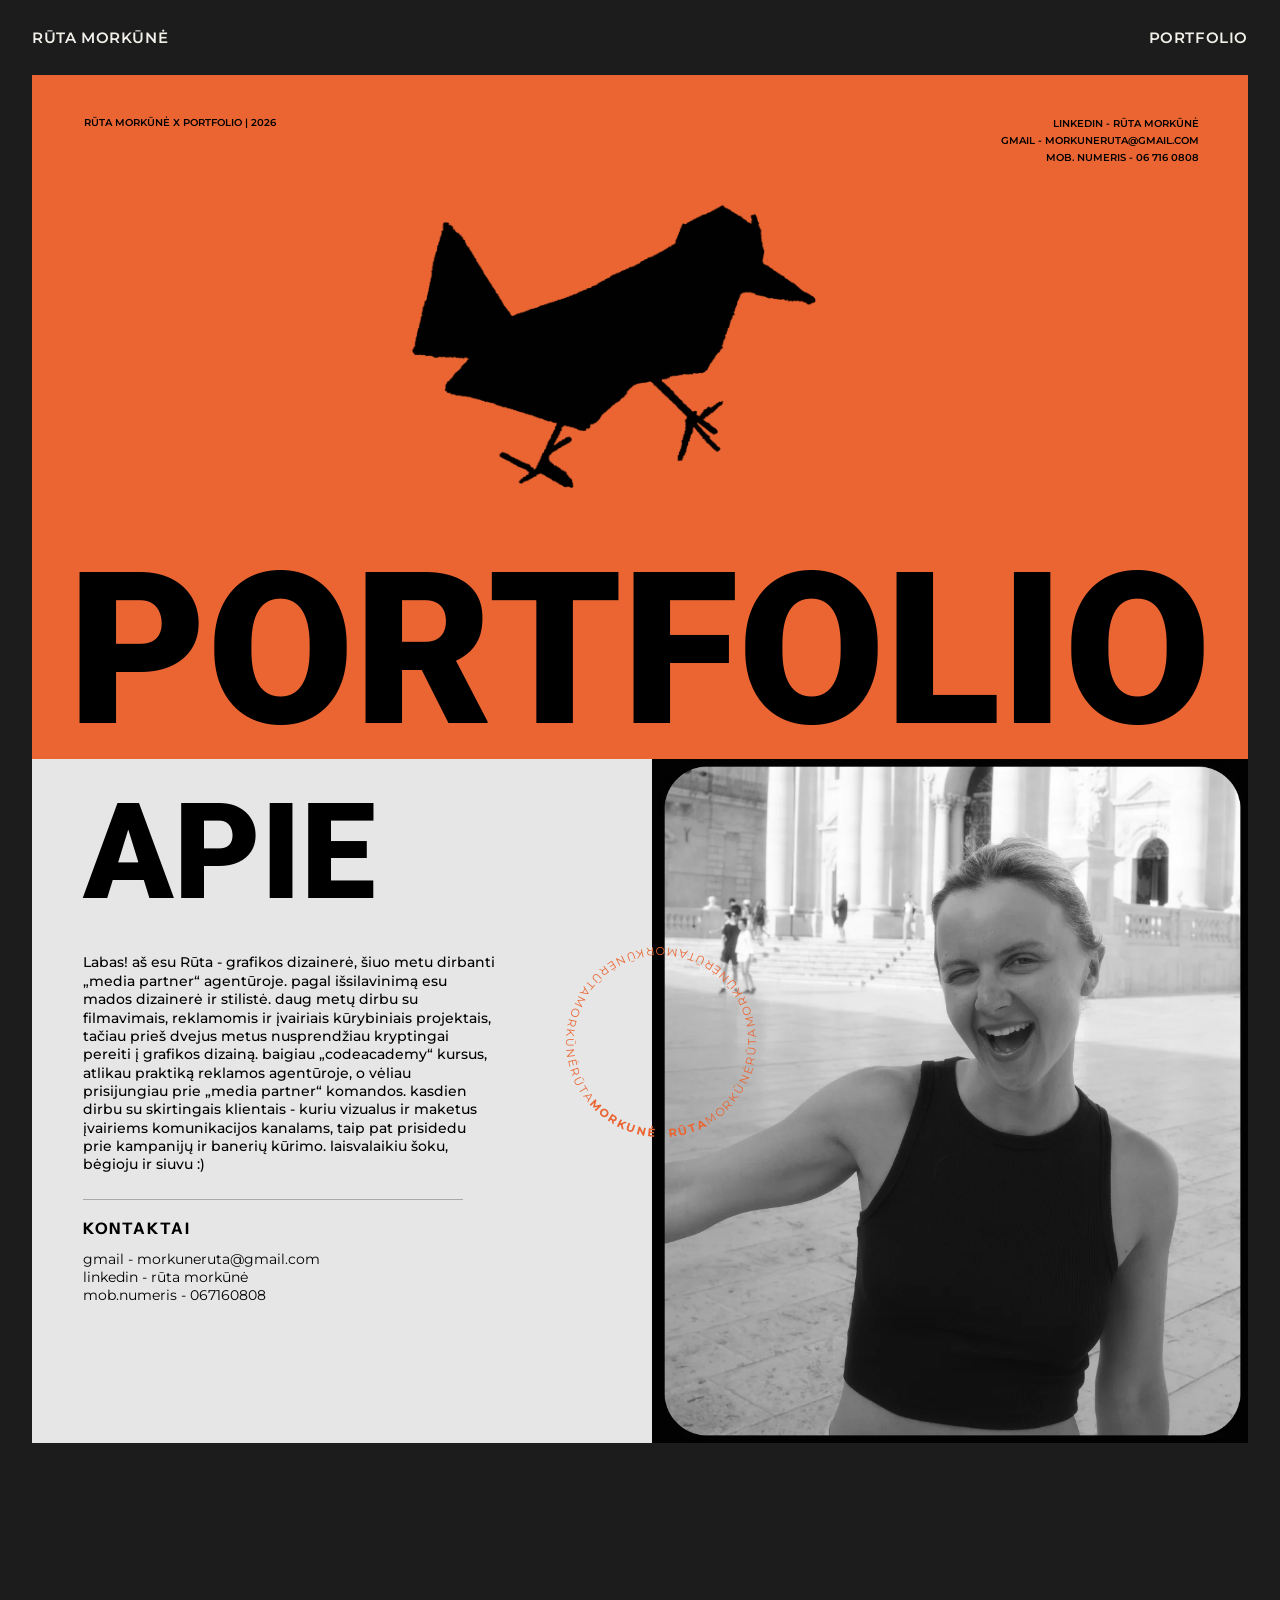
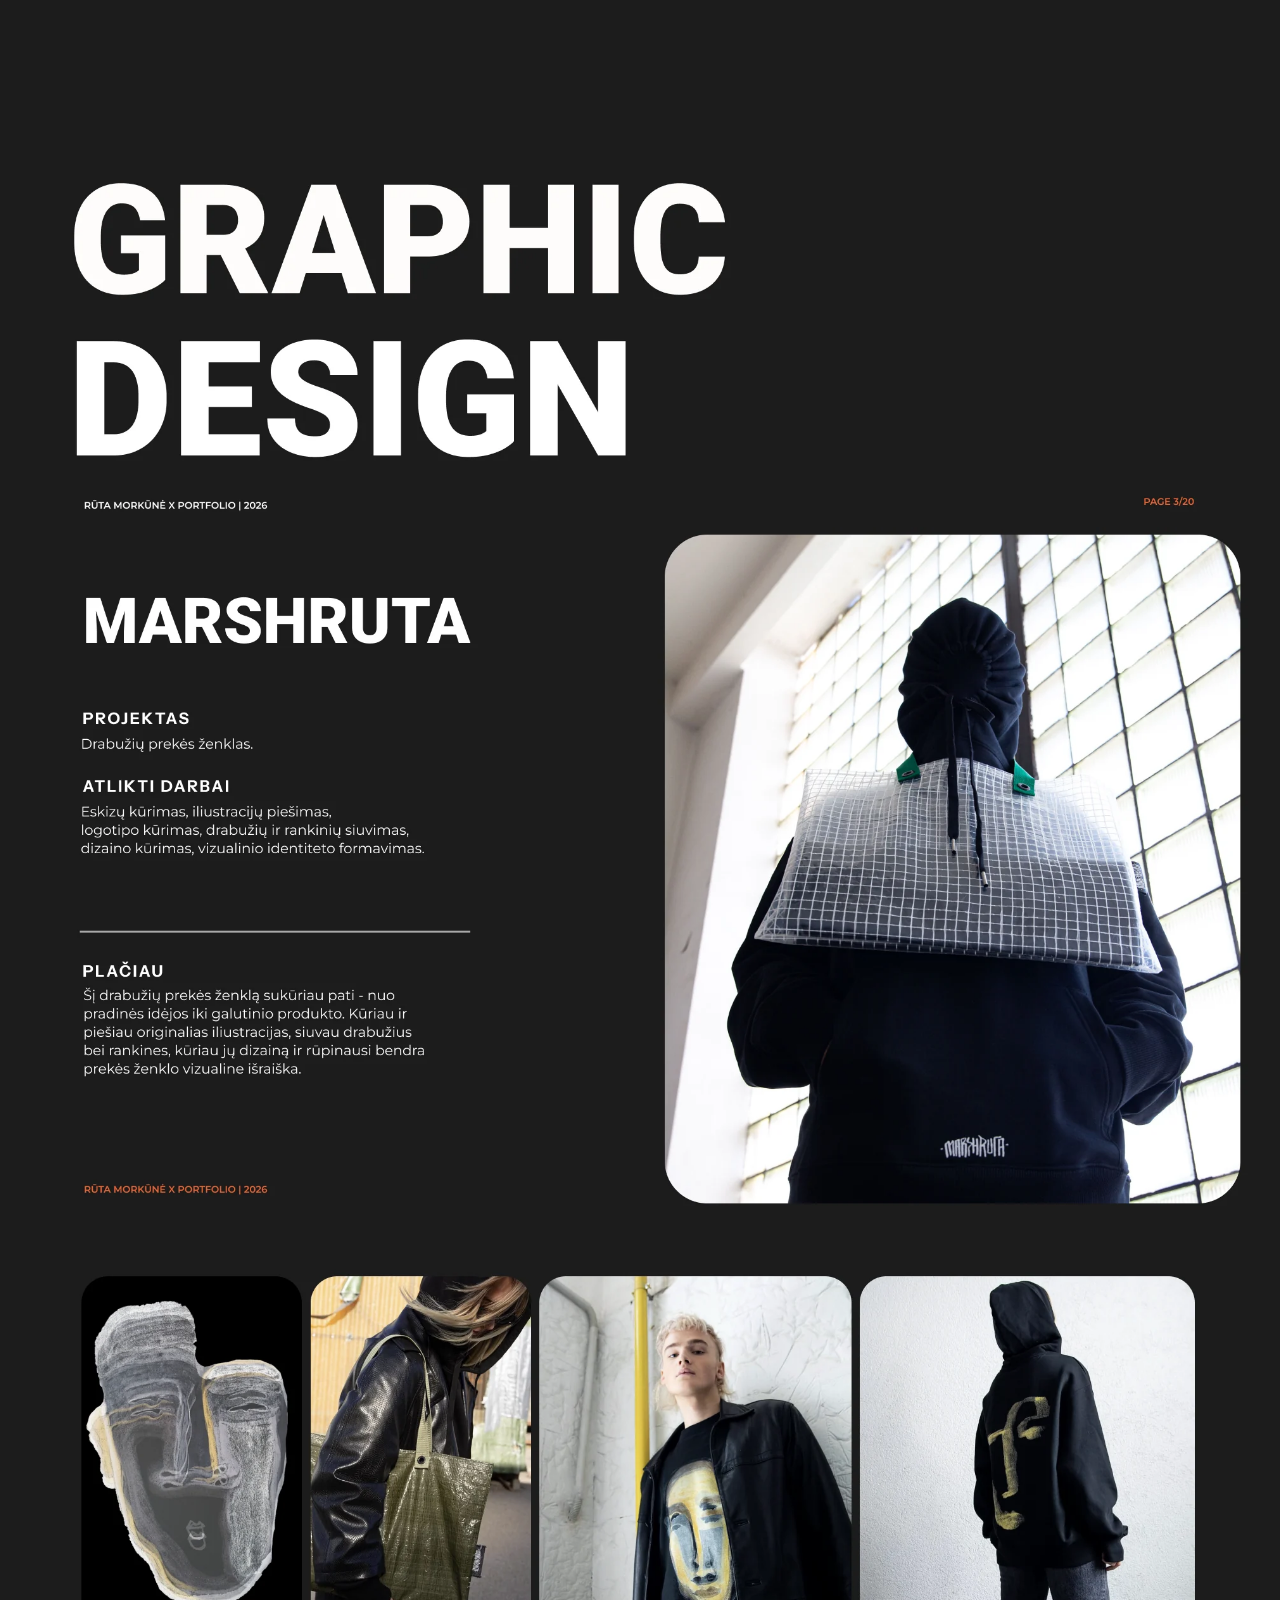
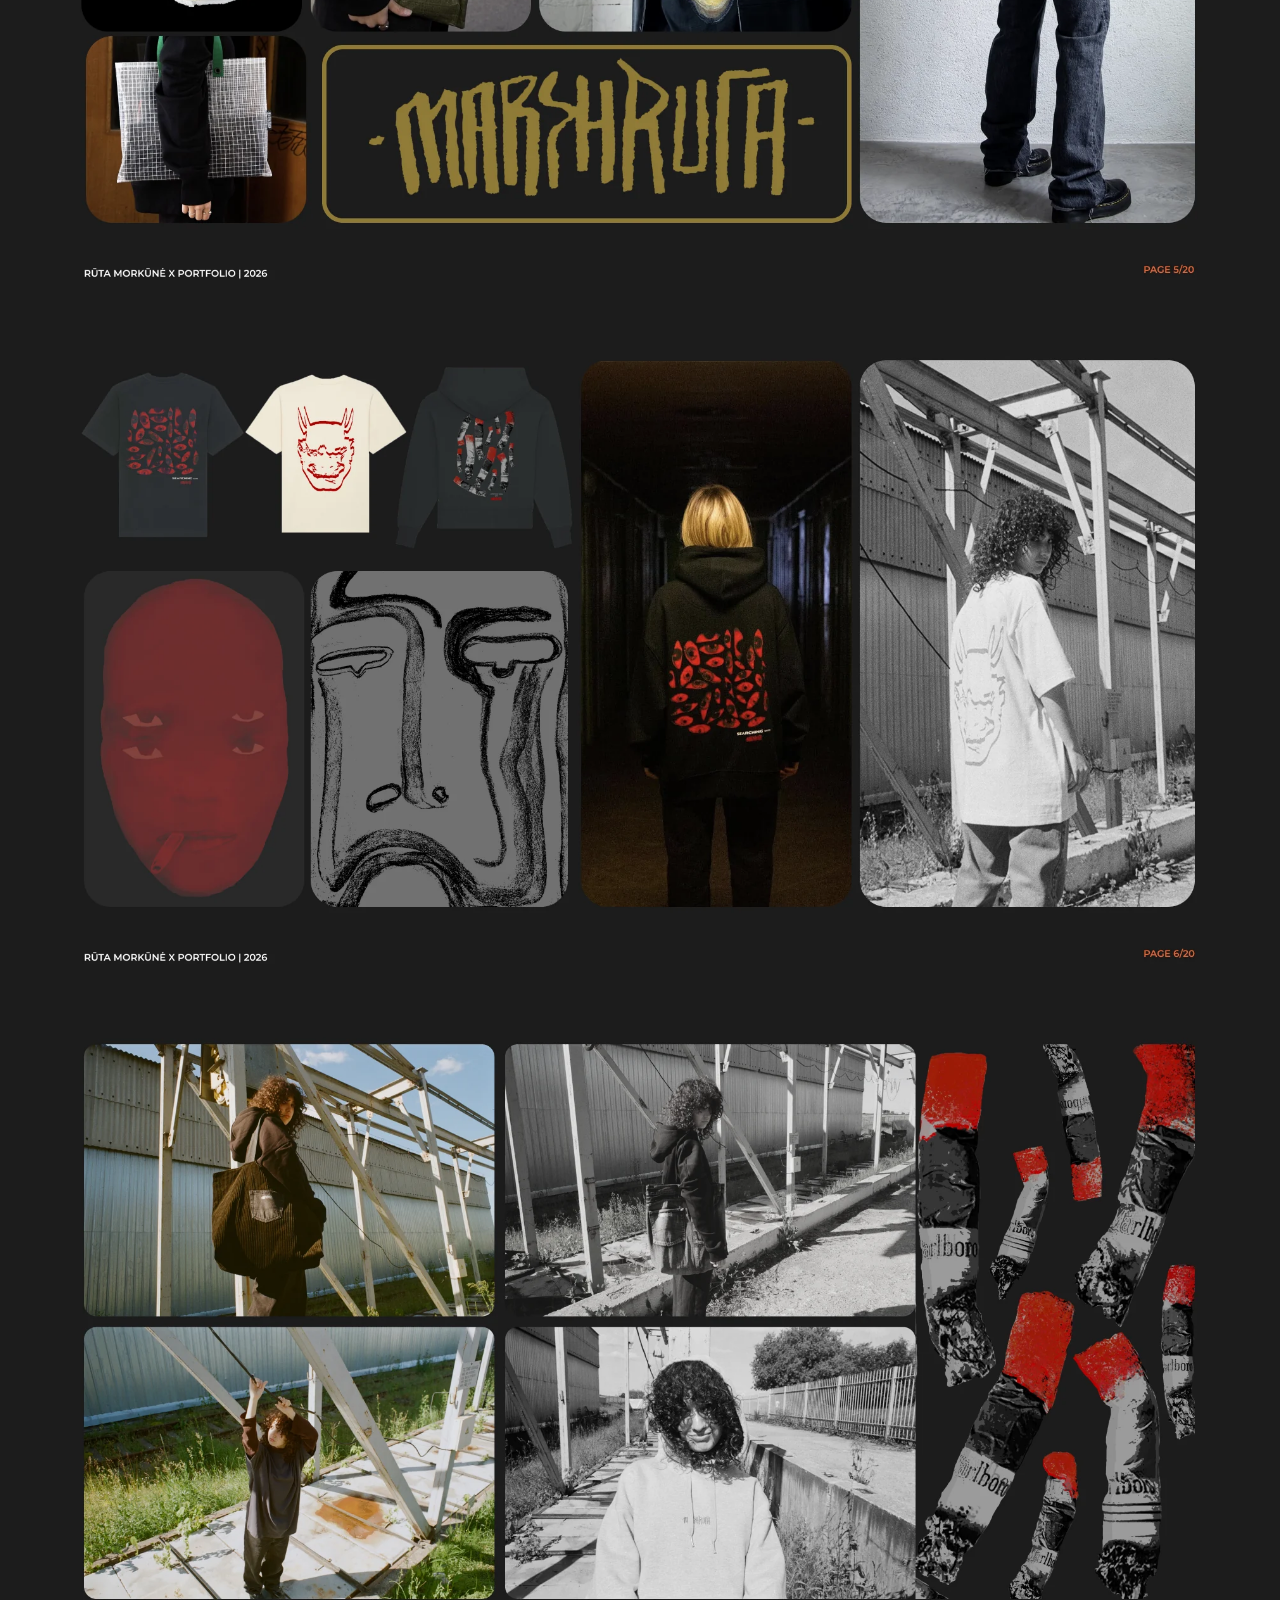
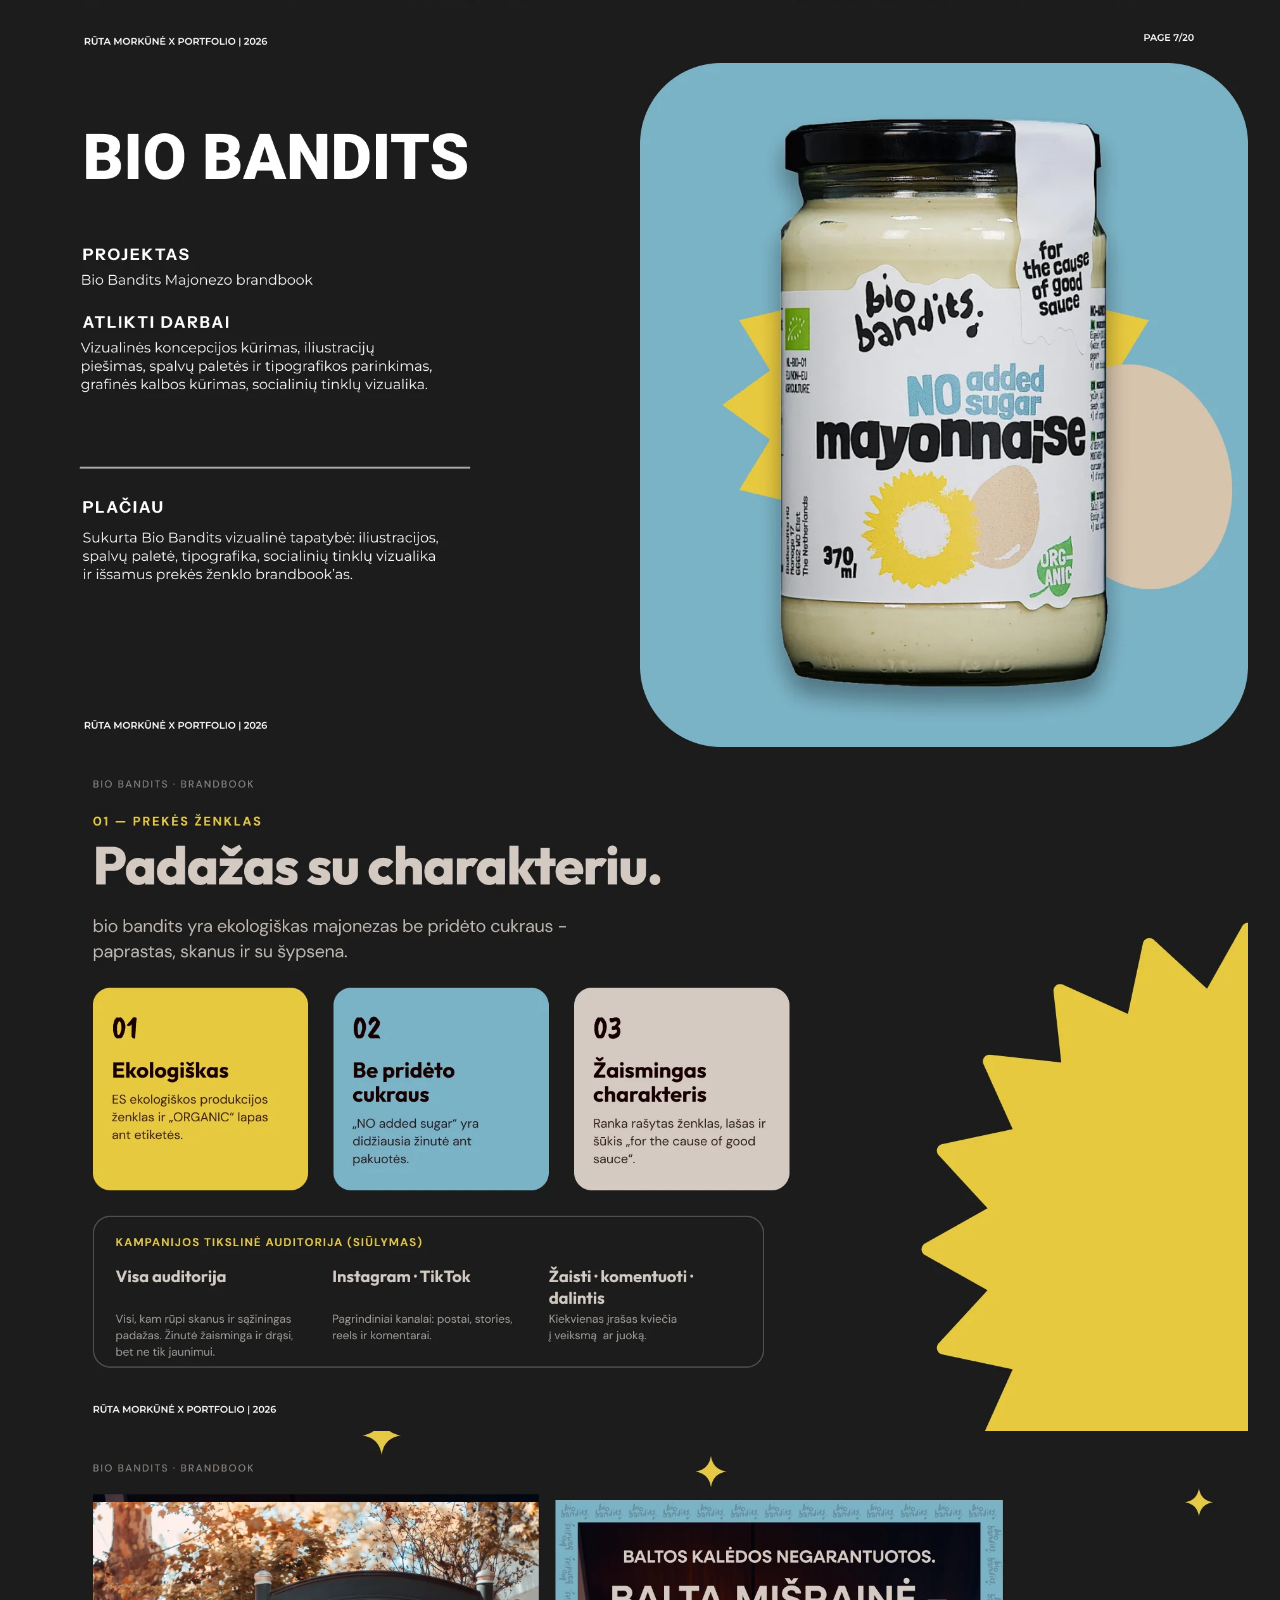
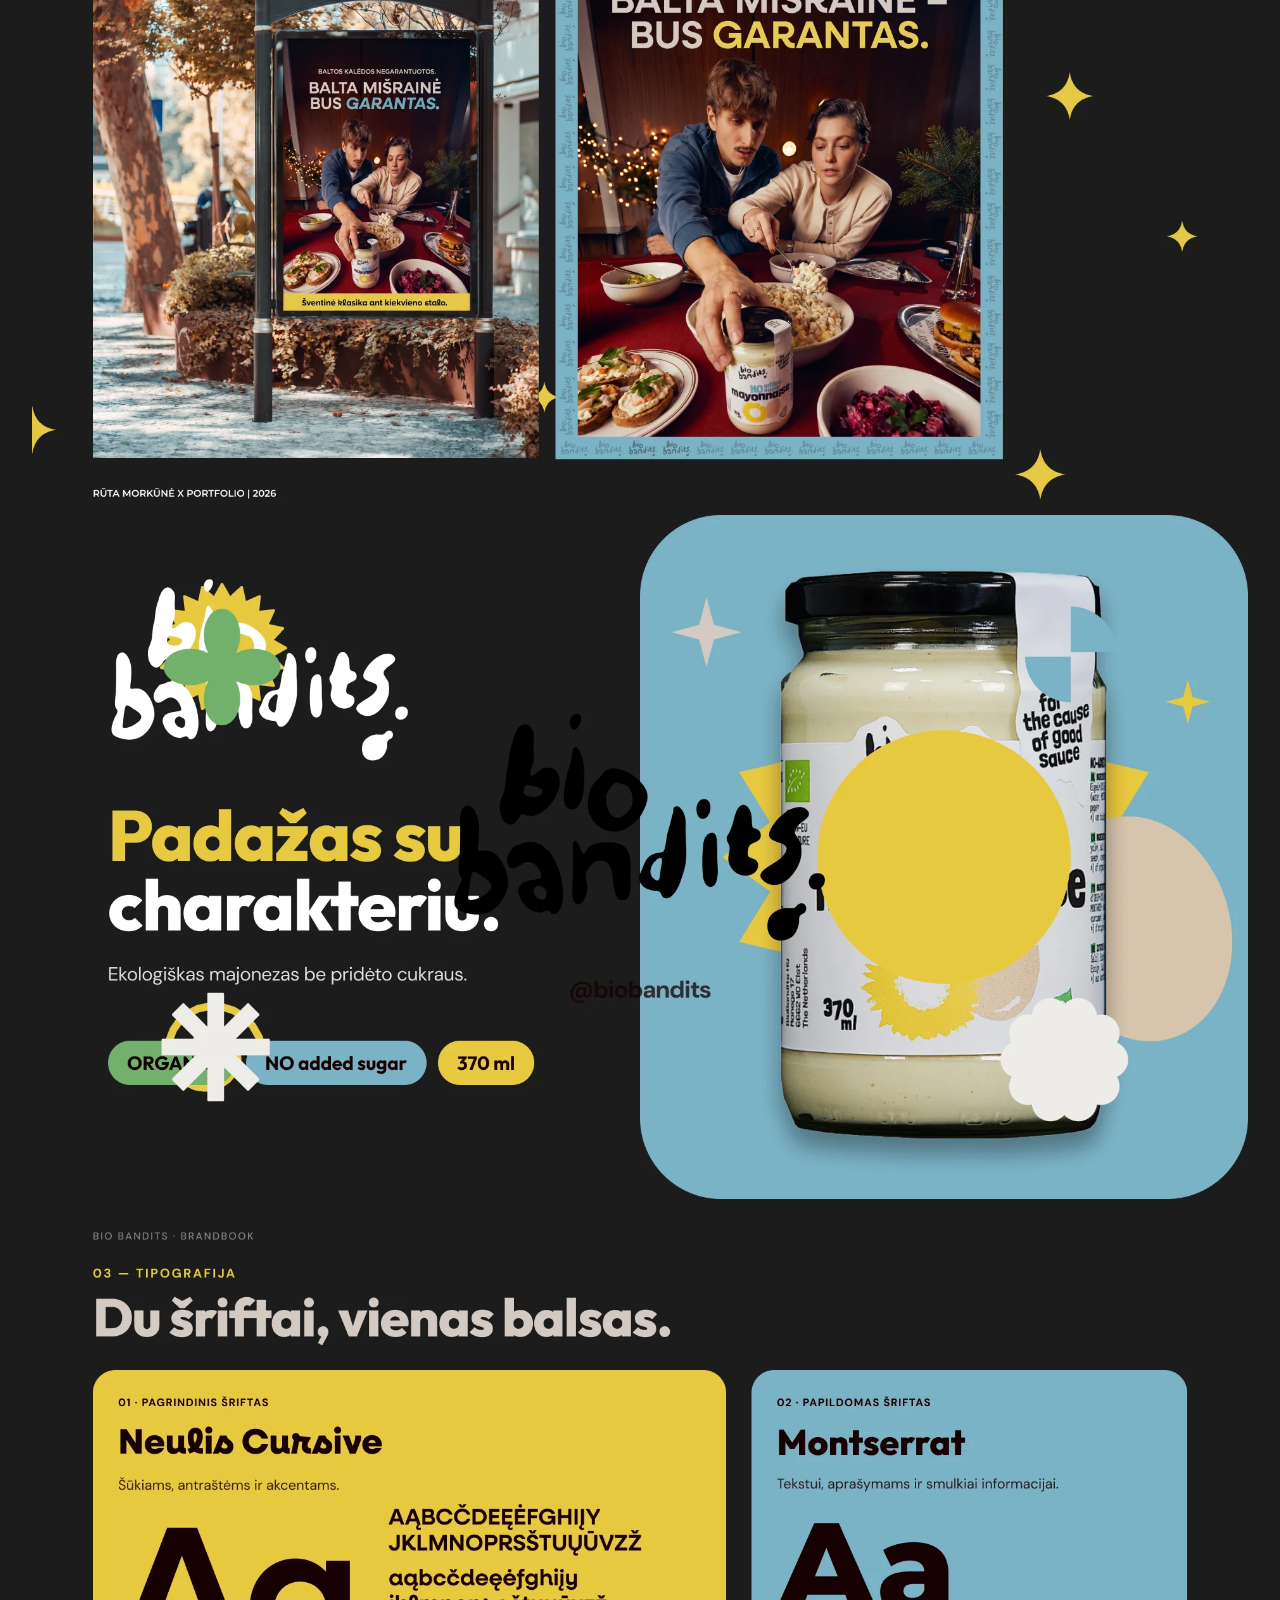
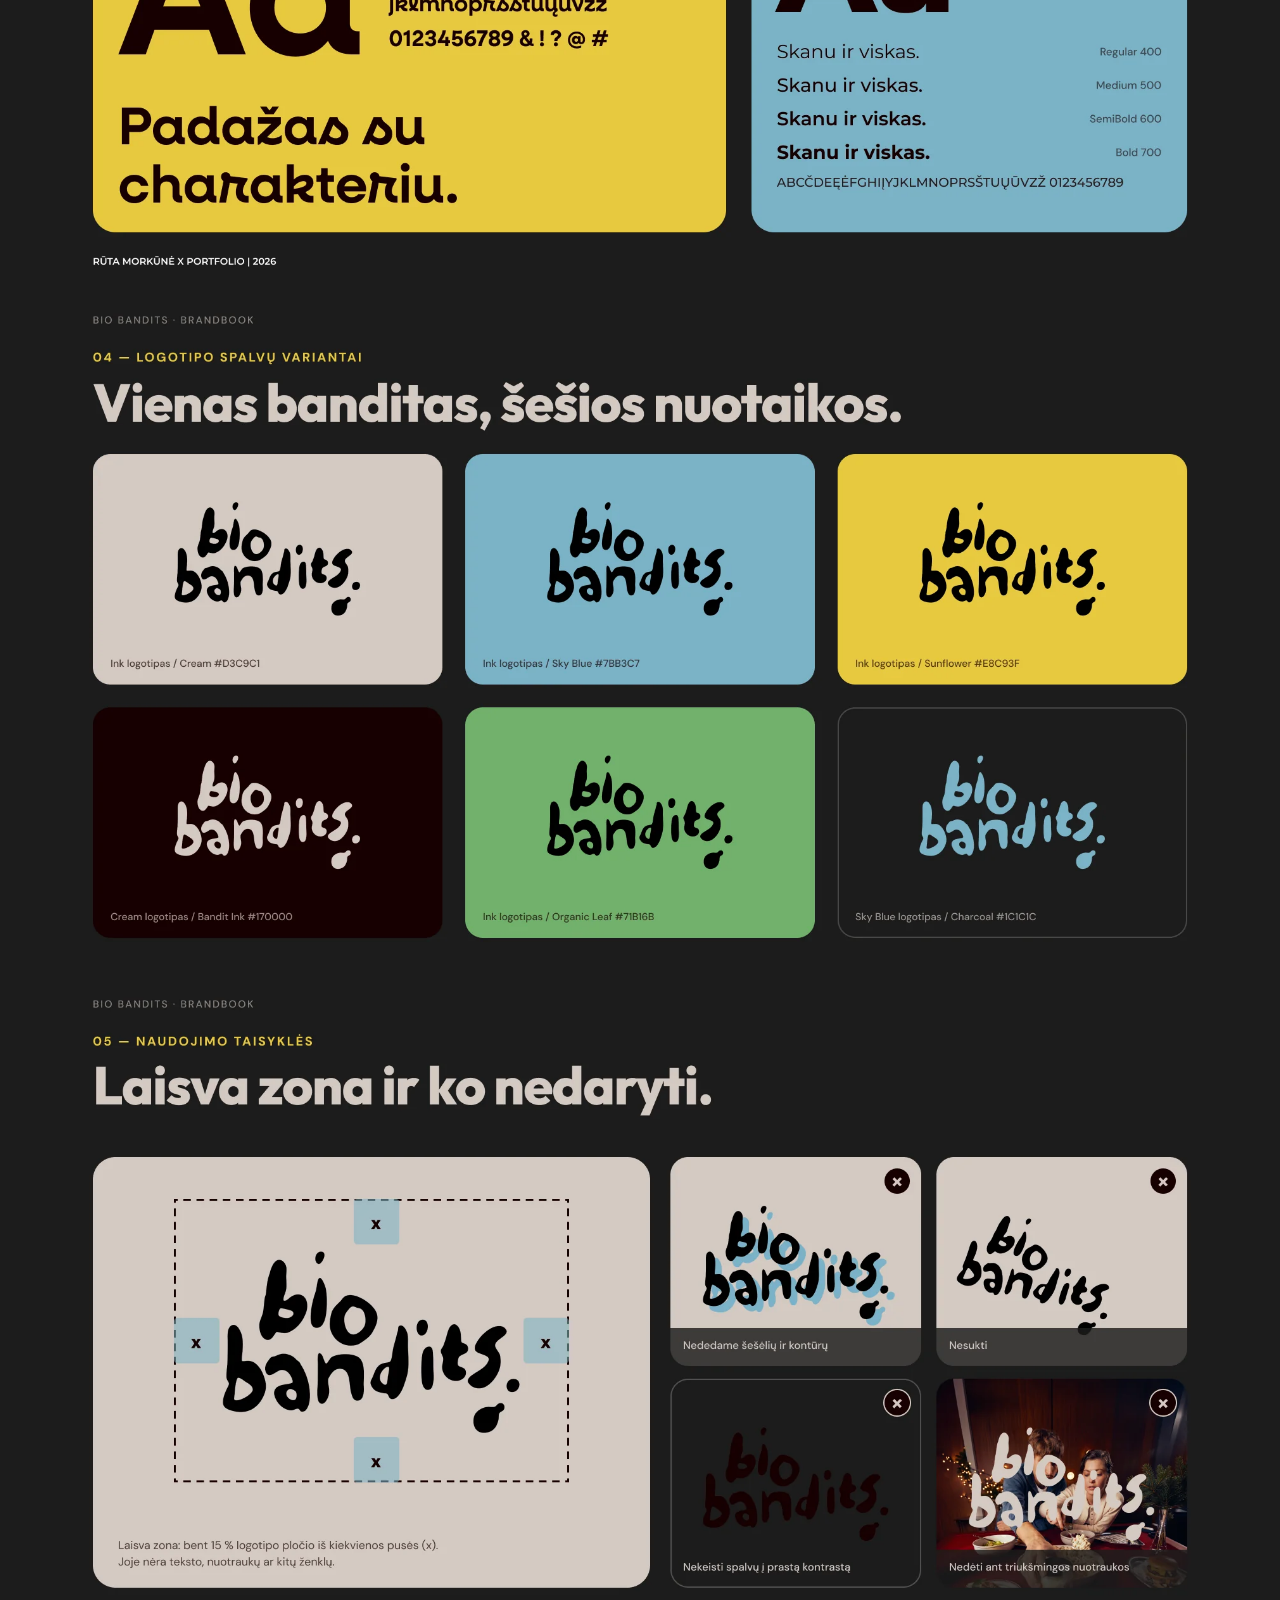
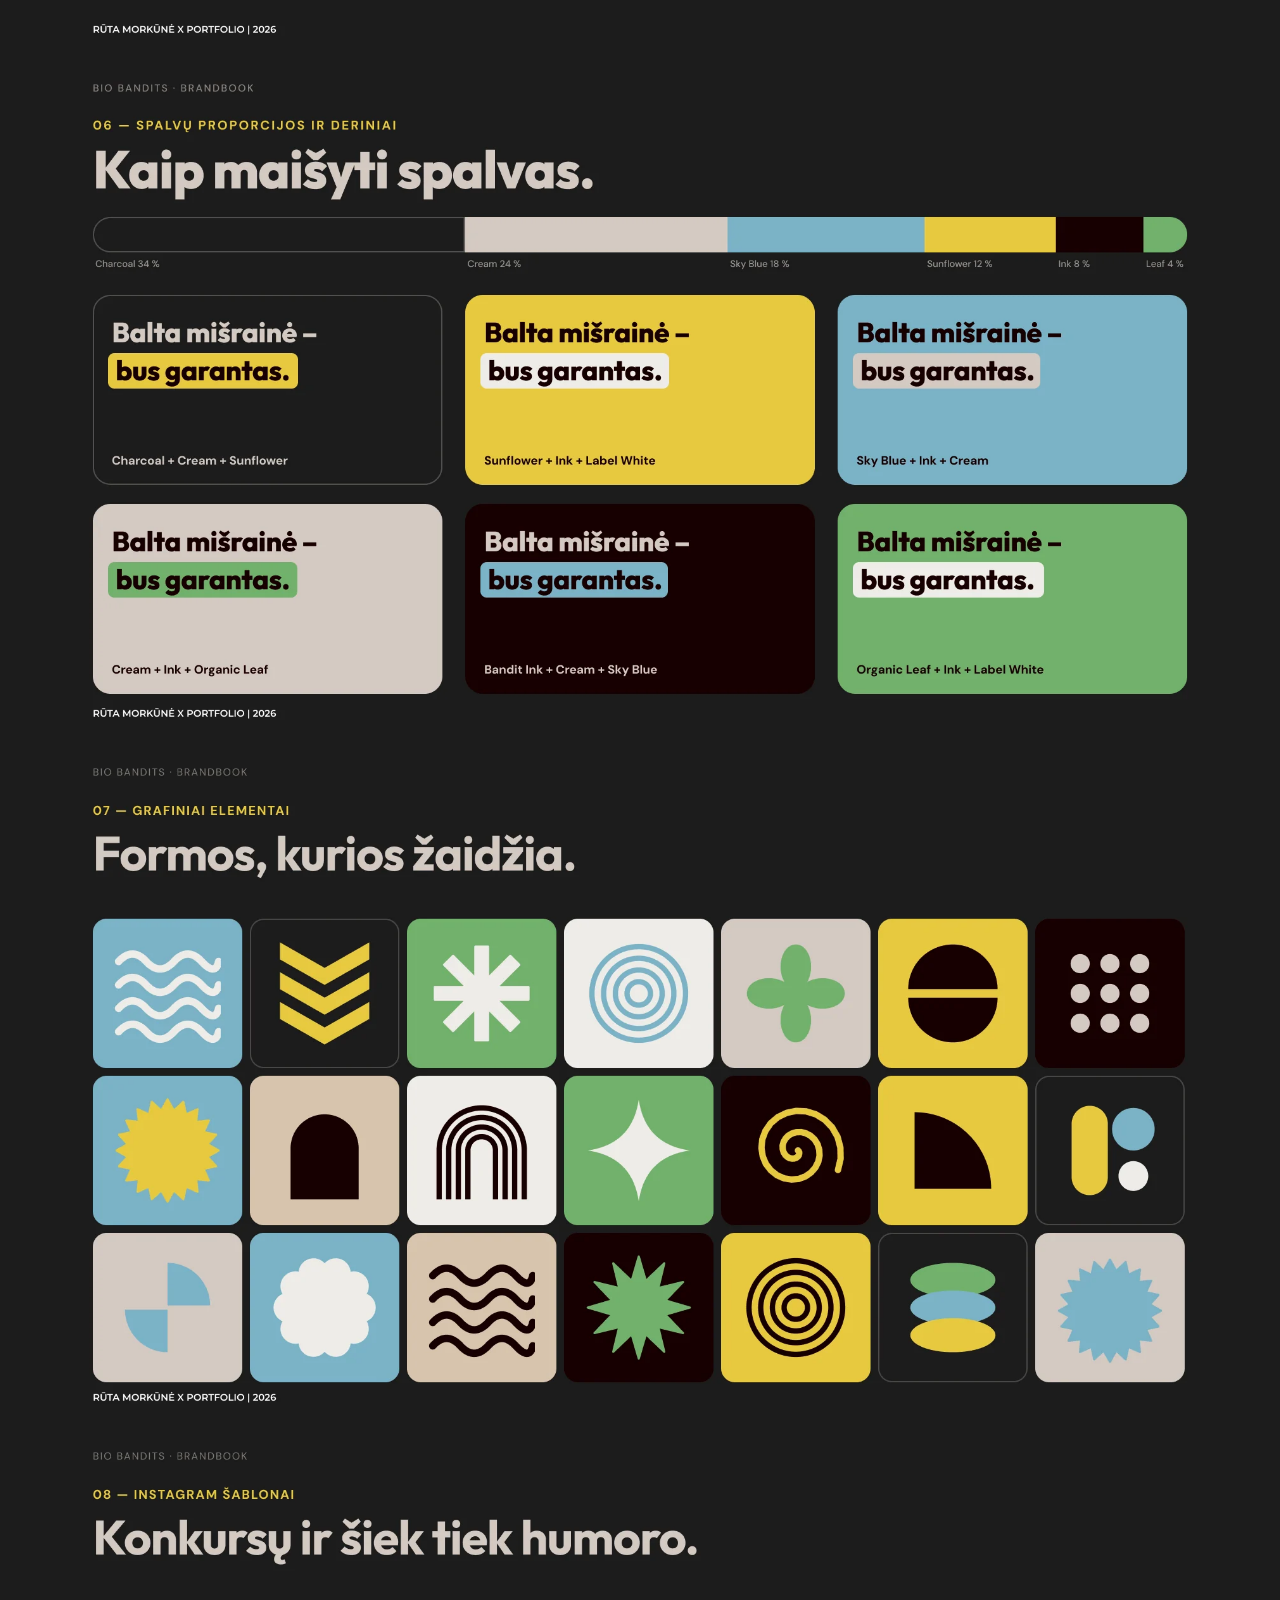
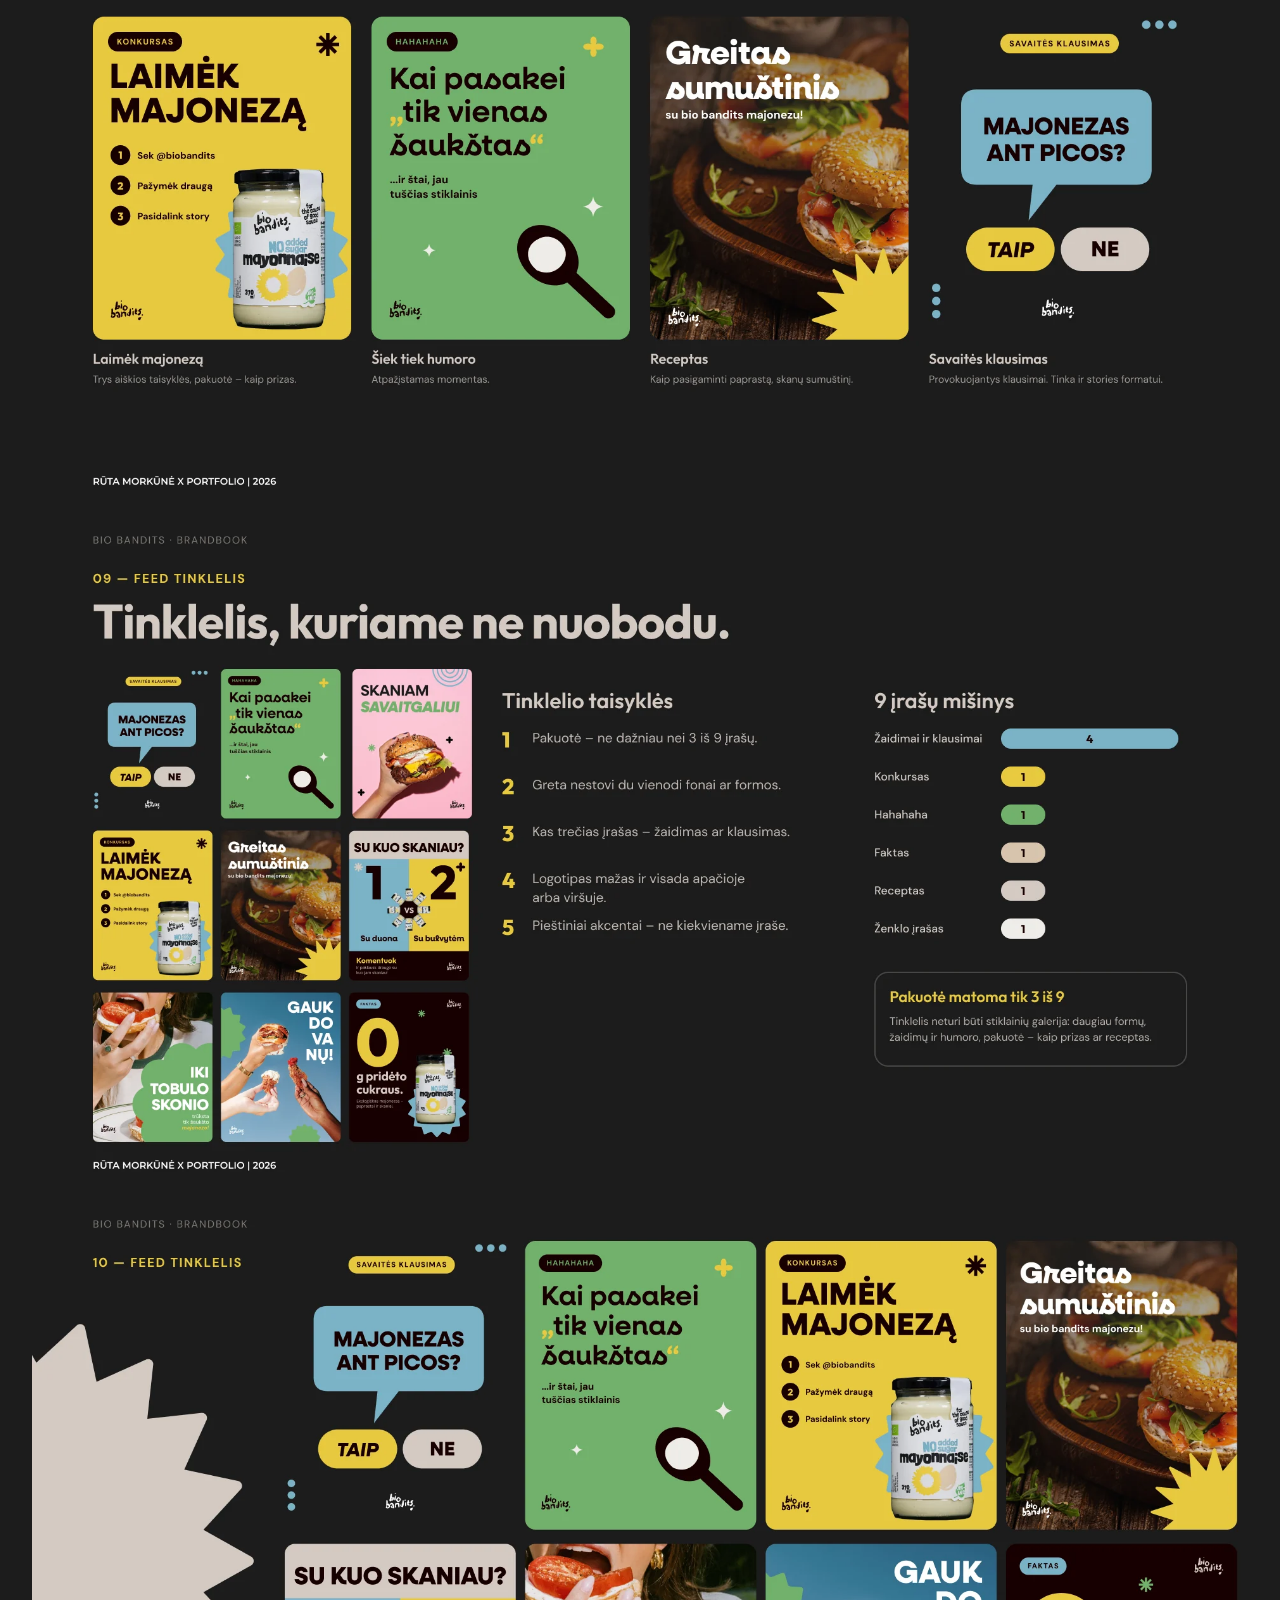
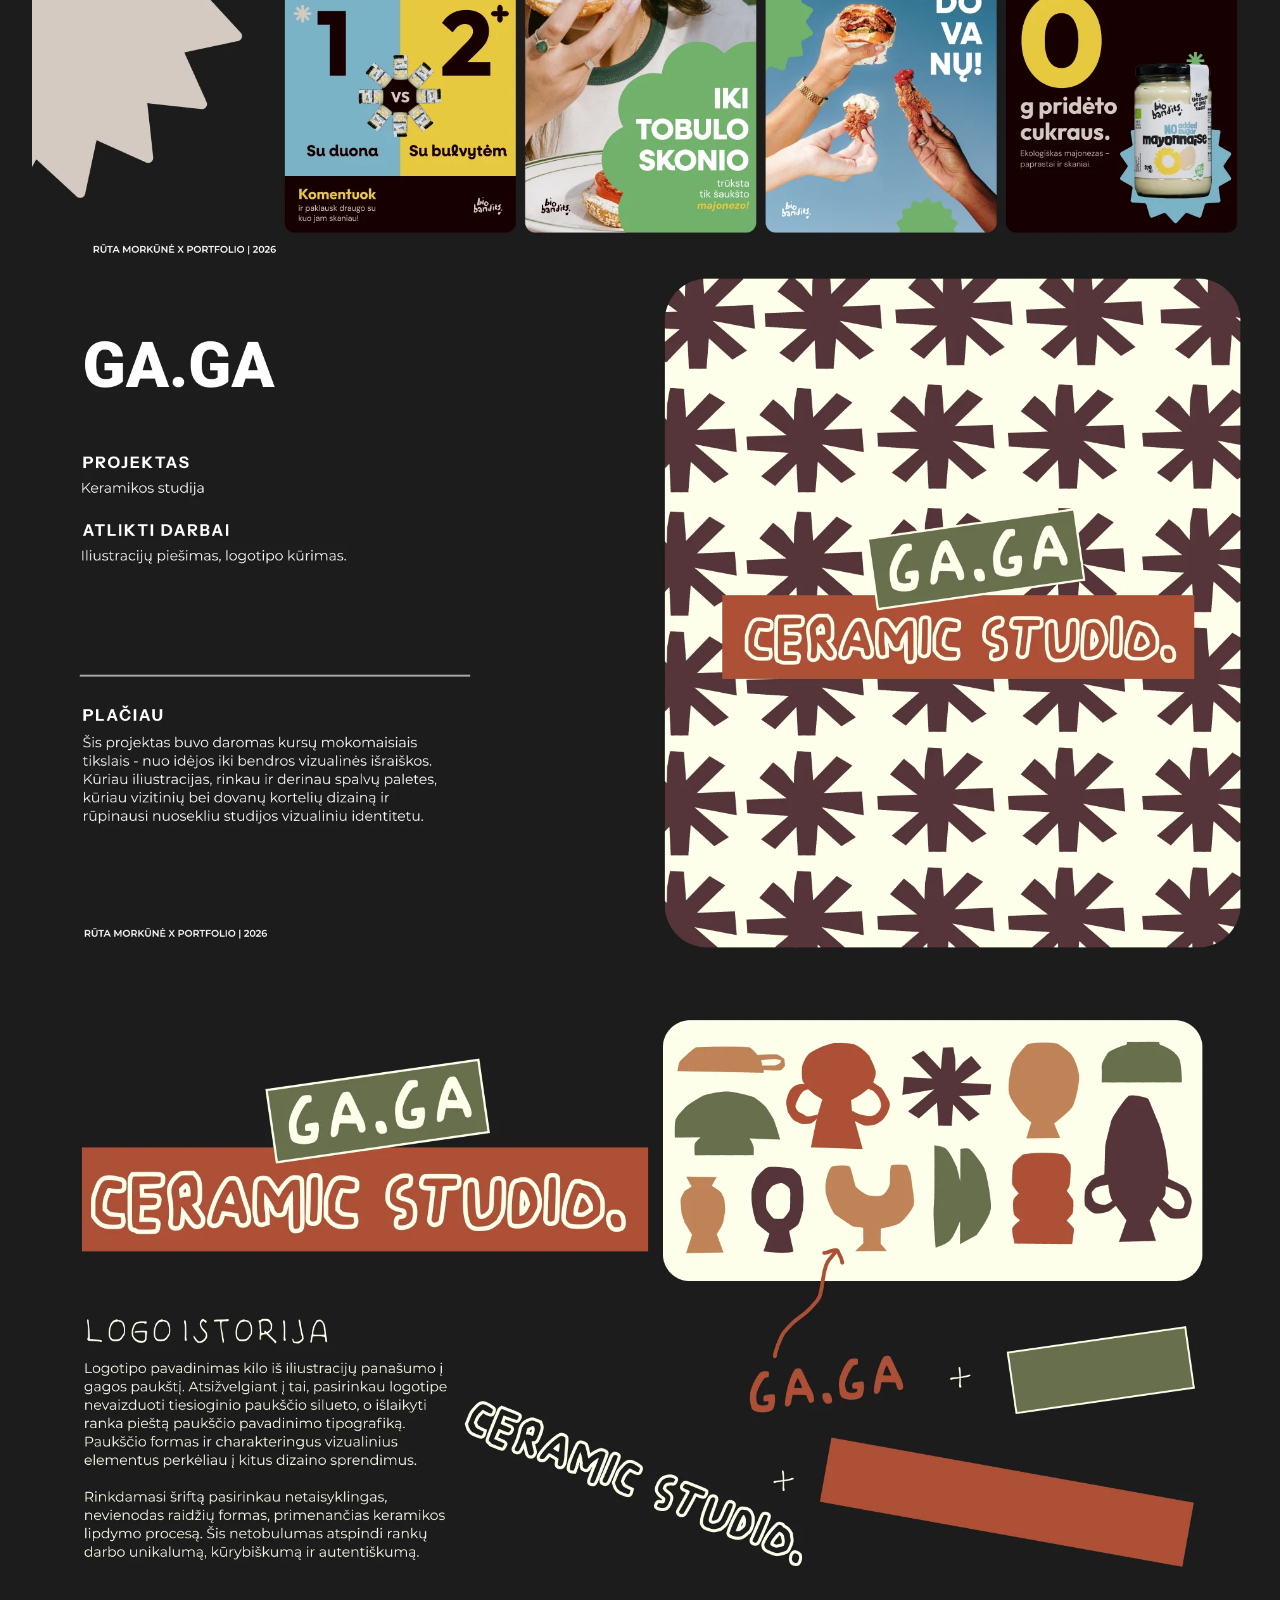
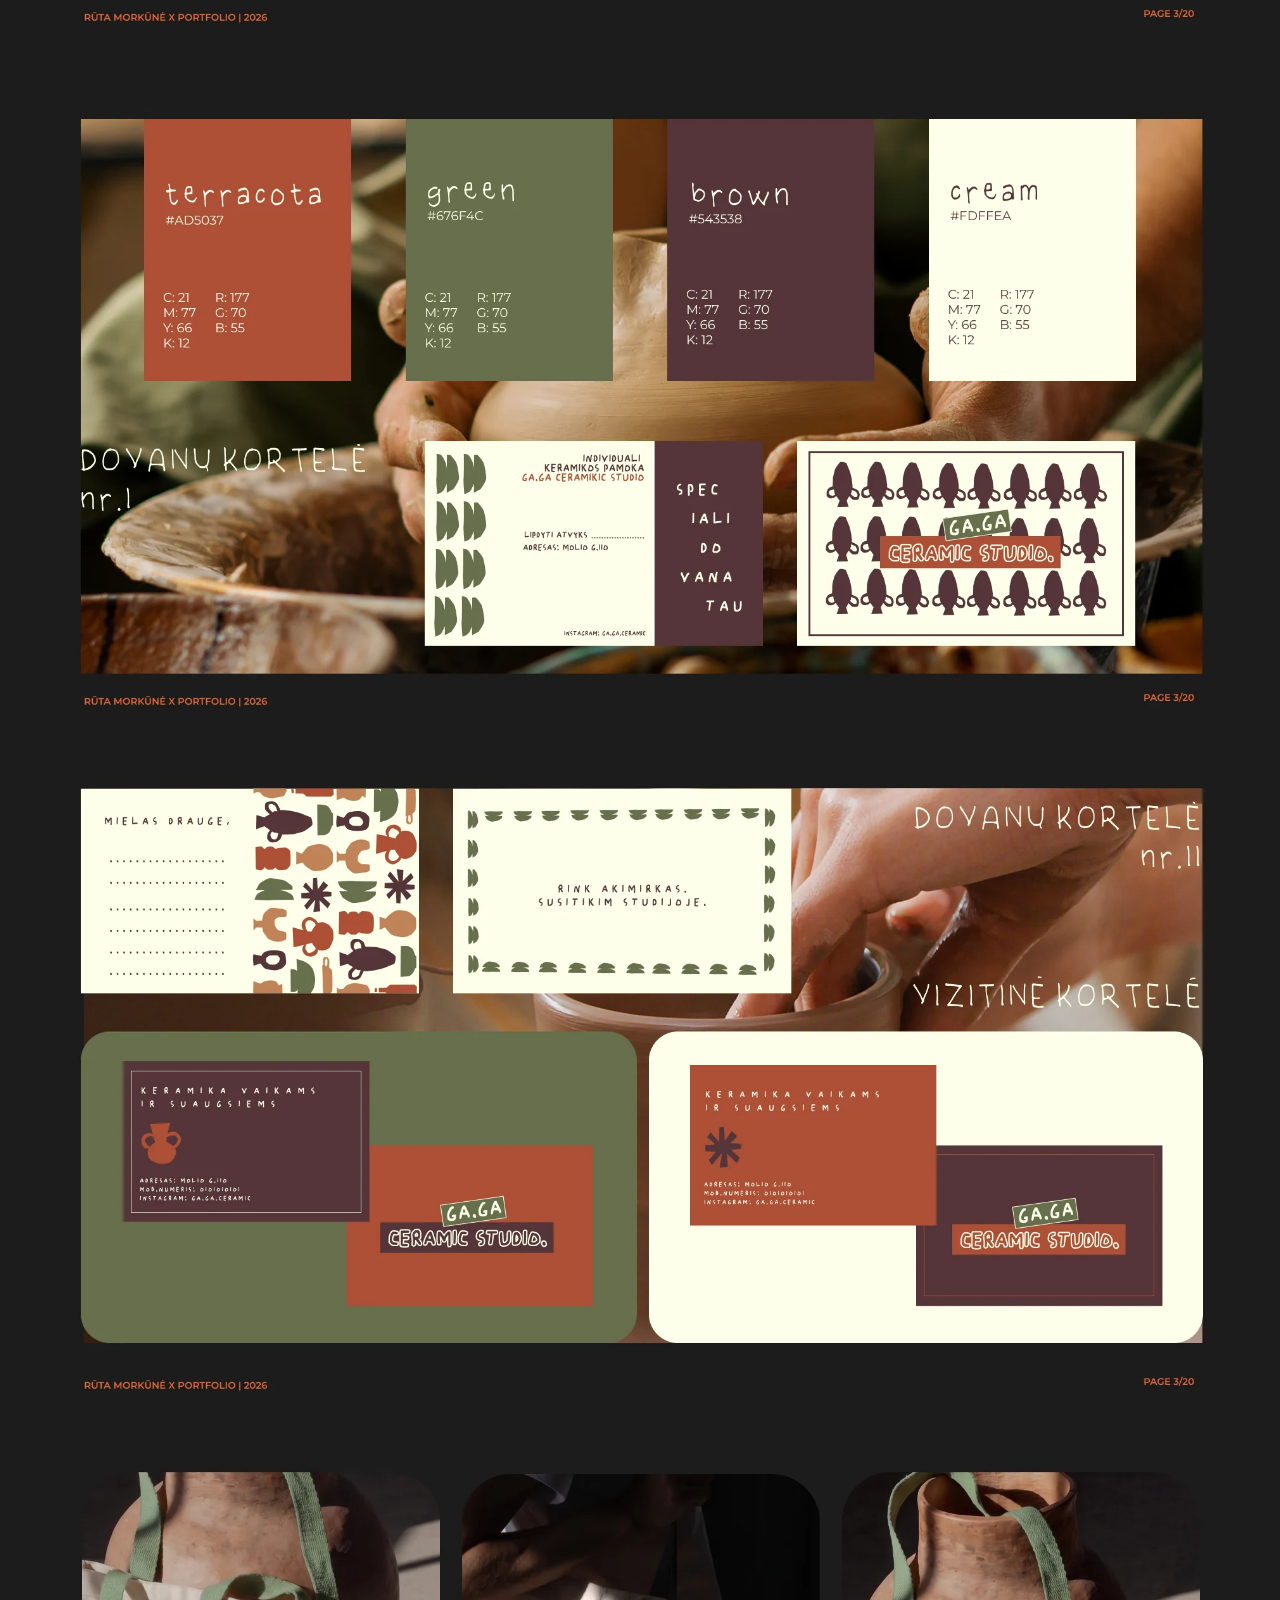
==== index.html @ 0afd66c4 "Add portfolio site generated from Figma Cover and about slides are hand-built HTML that reflow on ph" ====
<!doctype html>
<html lang="lt">
<head>
  <meta charset="utf-8">
  <meta name="viewport" content="width=device-width, initial-scale=1">
  <title>Rūta Morkūnė – Portfolio</title>
  <meta name="description" content="Rūta Morkūnė – grafikos dizainerė. Prekės ženklai, socialinių tinklų turinys, animacija.">
  <meta property="og:title" content="Rūta Morkūnė – Portfolio">
  <meta property="og:description" content="Grafikos dizainerės portfolio.">
  <meta property="og:image" content="https://marshruta.lt/assets/og.jpg">
  <link rel="icon" href="assets/favicon.svg" type="image/svg+xml">
  <link rel="preconnect" href="https://fonts.googleapis.com">
  <link rel="preconnect" href="https://fonts.gstatic.com" crossorigin>
  <link rel="stylesheet" href="https://fonts.googleapis.com/css2?family=Instrument+Sans:wght@700&family=Montserrat:wght@400;500;600;700&family=Roboto:wght@900&display=swap">
  <link rel="stylesheet" href="assets/site.css">
</head>
<body>
  <header class="bar">
    <a href="#top">Rūta Morkūnė</a>
    <a href="mailto:morkuneruta@gmail.com">Portfolio</a>
  </header>
  <main id="top" class="deck">
    <section class="slide cover" id="s01" aria-label="Portfolio">
      <div class="canvas">
        <p class="cover-meta">Rūta Morkūnė x portfolio | 2026</p>
        <address class="cover-contact">
          <span>LinkedIn - Rūta Morkūnė</span>
          <a href="mailto:morkuneruta@gmail.com">Gmail - morkuneruta@gmail.com</a>
          <a href="tel:+37067160808">Mob. numeris - 06 716 0808</a>
        </address>
        <img class="cover-bird" src="assets/img/bird.webp" width="1024" height="727" alt="" fetchpriority="high">
        <h1 class="cover-title">Portfolio</h1>
      </div>
    </section>
    <section class="slide about" id="s02" aria-labelledby="apie">
      <div class="canvas">
        <h2 class="about-title" id="apie">Apie</h2>
        <p class="about-text">Labas! aš esu Rūta - grafikos dizainerė, šiuo metu dirbanti „media partner“ agentūroje. pagal išsilavinimą esu mados dizainerė ir stilistė. daug metų dirbu su filmavimais, reklamomis ir įvairiais kūrybiniais projektais, tačiau prieš dvejus metus nusprendžiau kryptingai pereiti į grafikos dizainą. baigiau „codeacademy“ kursus, atlikau praktiką reklamos agentūroje, o vėliau prisijungiau prie „media partner“ komandos. kasdien dirbu su skirtingais klientais - kuriu vizualus ir maketus įvairiems komunikacijos kanalams, taip pat prisidedu prie kampanijų ir banerių kūrimo. laisvalaikiu šoku, bėgioju ir siuvu :)</p>
        <hr class="about-rule">
        <h3 class="about-contacts-title">Kontaktai</h3>
        <address class="about-contacts">
          <a href="mailto:morkuneruta@gmail.com">gmail - morkuneruta@gmail.com</a>
          <span>linkedin - rūta morkūnė</span>
          <a href="tel:+37067160808">mob.numeris - 067160808</a>
        </address>
        <div class="about-photo">
          <img src="assets/img/about-photo.webp" width="933" height="1080" alt="Rūta Morkūnė" loading="lazy" decoding="async">
          <svg class="about-ring" viewBox="0 0 304 304" aria-hidden="true">
            <path id="ring-path" fill="none" d="M152 302A150 150 0 1 0 152 2A150 150 0 1 0 152 302"/>
            <text><textPath href="#ring-path" startOffset="12" textLength="918" lengthAdjust="spacing"><tspan class="b">RŪTA</tspan>MORKŪNĖRŪTAMORKŪNĖRŪTAMORKŪNĖRŪTAMORKŪNĖRŪTA<tspan class="b">MORKUNĖ</tspan></textPath></text>
          </svg>
        </div>
      </div>
    </section>
    <figure class="slide" id="s03">
      <img class="slide-media" src="assets/slides/03.webp" srcset="assets/slides/03-960.webp 960w, assets/slides/03.webp 1920w" sizes="(min-width: 1664px) 1600px, (min-width: 900px) calc(100vw - 64px), calc(100vw - 32px)" width="1920" height="1080" loading="lazy" decoding="async" alt="Portfolio – 3">
    </figure>
    <figure class="slide" id="s04">
      <img class="slide-media" src="assets/slides/04.webp" srcset="assets/slides/04-960.webp 960w, assets/slides/04.webp 1920w" sizes="(min-width: 1664px) 1600px, (min-width: 900px) calc(100vw - 64px), calc(100vw - 32px)" width="1920" height="1080" loading="lazy" decoding="async" alt="Portfolio – 4">
    </figure>
    <figure class="slide" id="s05">
      <img class="slide-media" src="assets/slides/05.webp" srcset="assets/slides/05-960.webp 960w, assets/slides/05.webp 1920w" sizes="(min-width: 1664px) 1600px, (min-width: 900px) calc(100vw - 64px), calc(100vw - 32px)" width="1920" height="1080" loading="lazy" decoding="async" alt="Portfolio – 5">
    </figure>
    <figure class="slide" id="s06">
      <img class="slide-media" src="assets/slides/06.webp" srcset="assets/slides/06-960.webp 960w, assets/slides/06.webp 1920w" sizes="(min-width: 1664px) 1600px, (min-width: 900px) calc(100vw - 64px), calc(100vw - 32px)" width="1920" height="1080" loading="lazy" decoding="async" alt="Portfolio – 6">
    </figure>
    <figure class="slide" id="s07">
      <img class="slide-media" src="assets/slides/07.webp" srcset="assets/slides/07-960.webp 960w, assets/slides/07.webp 1920w" sizes="(min-width: 1664px) 1600px, (min-width: 900px) calc(100vw - 64px), calc(100vw - 32px)" width="1920" height="1080" loading="lazy" decoding="async" alt="Portfolio – 7">
    </figure>
    <figure class="slide" id="s08">
      <img class="slide-media" src="assets/slides/08.webp" srcset="assets/slides/08-960.webp 960w, assets/slides/08.webp 1920w" sizes="(min-width: 1664px) 1600px, (min-width: 900px) calc(100vw - 64px), calc(100vw - 32px)" width="1920" height="1080" loading="lazy" decoding="async" alt="Portfolio – 8">
    </figure>
    <figure class="slide" id="s09">
      <img class="slide-media" src="assets/slides/09.webp" srcset="assets/slides/09-960.webp 960w, assets/slides/09.webp 1920w" sizes="(min-width: 1664px) 1600px, (min-width: 900px) calc(100vw - 64px), calc(100vw - 32px)" width="1920" height="1080" loading="lazy" decoding="async" alt="Bio Bandits – prekės ženklas">
    </figure>
    <figure class="slide" id="s10">
      <img class="slide-media" src="assets/slides/10.webp" srcset="assets/slides/10-960.webp 960w, assets/slides/10.webp 1920w" sizes="(min-width: 1664px) 1600px, (min-width: 900px) calc(100vw - 64px), calc(100vw - 32px)" width="1920" height="1080" loading="lazy" decoding="async" alt="Bio Bandits – prekės ženklas">
    </figure>
    <figure class="slide" id="s11">
      <video class="slide-media" muted loop playsinline preload="none" poster="assets/slides/11.webp" aria-label="Bio Bandits – animacija" width="1920" height="1080">
        <source src="assets/video/11.mp4" type="video/mp4">
      </video>
    </figure>
    <figure class="slide" id="s12">
      <img class="slide-media" src="assets/slides/12.webp" srcset="assets/slides/12-960.webp 960w, assets/slides/12.webp 1920w" sizes="(min-width: 1664px) 1600px, (min-width: 900px) calc(100vw - 64px), calc(100vw - 32px)" width="1920" height="1080" loading="lazy" decoding="async" alt="Bio Bandits – tipografija">
    </figure>
    <figure class="slide" id="s13">
      <img class="slide-media" src="assets/slides/13.webp" srcset="assets/slides/13-960.webp 960w, assets/slides/13.webp 1920w" sizes="(min-width: 1664px) 1600px, (min-width: 900px) calc(100vw - 64px), calc(100vw - 32px)" width="1920" height="1080" loading="lazy" decoding="async" alt="Bio Bandits – logotipo spalvos">
    </figure>
    <figure class="slide" id="s14">
      <img class="slide-media" src="assets/slides/14.webp" srcset="assets/slides/14-960.webp 960w, assets/slides/14.webp 1920w" sizes="(min-width: 1664px) 1600px, (min-width: 900px) calc(100vw - 64px), calc(100vw - 32px)" width="1920" height="1080" loading="lazy" decoding="async" alt="Bio Bandits – laisva zona ir klaidos">
    </figure>
    <figure class="slide" id="s15">
      <img class="slide-media" src="assets/slides/15.webp" srcset="assets/slides/15-960.webp 960w, assets/slides/15.webp 1920w" sizes="(min-width: 1664px) 1600px, (min-width: 900px) calc(100vw - 64px), calc(100vw - 32px)" width="1920" height="1080" loading="lazy" decoding="async" alt="Bio Bandits – spalvų deriniai">
    </figure>
    <figure class="slide" id="s16">
      <img class="slide-media" src="assets/slides/16.webp" srcset="assets/slides/16-960.webp 960w, assets/slides/16.webp 1920w" sizes="(min-width: 1664px) 1600px, (min-width: 900px) calc(100vw - 64px), calc(100vw - 32px)" width="1920" height="1080" loading="lazy" decoding="async" alt="Bio Bandits – formos">
    </figure>
    <figure class="slide" id="s17">
      <img class="slide-media" src="assets/slides/17.webp" srcset="assets/slides/17-960.webp 960w, assets/slides/17.webp 1920w" sizes="(min-width: 1664px) 1600px, (min-width: 900px) calc(100vw - 64px), calc(100vw - 32px)" width="1920" height="1080" loading="lazy" decoding="async" alt="Bio Bandits – postai">
    </figure>
    <figure class="slide" id="s18">
      <img class="slide-media" src="assets/slides/18.webp" srcset="assets/slides/18-960.webp 960w, assets/slides/18.webp 1920w" sizes="(min-width: 1664px) 1600px, (min-width: 900px) calc(100vw - 64px), calc(100vw - 32px)" width="1920" height="1080" loading="lazy" decoding="async" alt="Bio Bandits – feed tinklelis">
    </figure>
    <figure class="slide" id="s19">
      <video class="slide-media" muted loop playsinline preload="none" poster="assets/slides/19.webp" aria-label="Bio Bandits – feed tinklelis" width="1920" height="1080">
        <source src="assets/video/19.mp4" type="video/mp4">
      </video>
    </figure>
    <figure class="slide" id="s20">
      <img class="slide-media" src="assets/slides/20.webp" srcset="assets/slides/20-960.webp 960w, assets/slides/20.webp 1920w" sizes="(min-width: 1664px) 1600px, (min-width: 900px) calc(100vw - 64px), calc(100vw - 32px)" width="1920" height="1080" loading="lazy" decoding="async" alt="Portfolio – 20">
    </figure>
    <figure class="slide" id="s21">
      <img class="slide-media" src="assets/slides/21.webp" srcset="assets/slides/21-960.webp 960w, assets/slides/21.webp 1920w" sizes="(min-width: 1664px) 1600px, (min-width: 900px) calc(100vw - 64px), calc(100vw - 32px)" width="1920" height="1080" loading="lazy" decoding="async" alt="Portfolio – 21">
    </figure>
    <figure class="slide" id="s22">
      <img class="slide-media" src="assets/slides/22.webp" srcset="assets/slides/22-960.webp 960w, assets/slides/22.webp 1920w" sizes="(min-width: 1664px) 1600px, (min-width: 900px) calc(100vw - 64px), calc(100vw - 32px)" width="1920" height="1080" loading="lazy" decoding="async" alt="Portfolio – 22">
    </figure>
    <figure class="slide" id="s23">
      <img class="slide-media" src="assets/slides/23.webp" srcset="assets/slides/23-960.webp 960w, assets/slides/23.webp 1920w" sizes="(min-width: 1664px) 1600px, (min-width: 900px) calc(100vw - 64px), calc(100vw - 32px)" width="1920" height="1080" loading="lazy" decoding="async" alt="Portfolio – 23">
    </figure>
    <figure class="slide" id="s24">
      <img class="slide-media" src="assets/slides/24.webp" srcset="assets/slides/24-960.webp 960w, assets/slides/24.webp 1920w" sizes="(min-width: 1664px) 1600px, (min-width: 900px) calc(100vw - 64px), calc(100vw - 32px)" width="1920" height="1080" loading="lazy" decoding="async" alt="Portfolio – 24">
    </figure>
    <figure class="slide" id="s25">
      <img class="slide-media" src="assets/slides/25.webp" srcset="assets/slides/25-960.webp 960w, assets/slides/25.webp 1920w" sizes="(min-width: 1664px) 1600px, (min-width: 900px) calc(100vw - 64px), calc(100vw - 32px)" width="1920" height="1080" loading="lazy" decoding="async" alt="Portfolio – 25">
    </figure>
    <figure class="slide" id="s26">
      <img class="slide-media" src="assets/slides/26.webp" srcset="assets/slides/26-960.webp 960w, assets/slides/26.webp 1920w" sizes="(min-width: 1664px) 1600px, (min-width: 900px) calc(100vw - 64px), calc(100vw - 32px)" width="1920" height="1080" loading="lazy" decoding="async" alt="Portfolio – 26">
    </figure>
    <figure class="slide" id="s27">
      <img class="slide-media" src="assets/slides/27.webp" srcset="assets/slides/27-960.webp 960w, assets/slides/27.webp 1920w" sizes="(min-width: 1664px) 1600px, (min-width: 900px) calc(100vw - 64px), calc(100vw - 32px)" width="1920" height="1080" loading="lazy" decoding="async" alt="Portfolio – 27">
    </figure>
    <figure class="slide" id="s28">
      <img class="slide-media" src="assets/slides/28.webp" srcset="assets/slides/28-960.webp 960w, assets/slides/28.webp 1920w" sizes="(min-width: 1664px) 1600px, (min-width: 900px) calc(100vw - 64px), calc(100vw - 32px)" width="1920" height="1080" loading="lazy" decoding="async" alt="Portfolio – 28">
    </figure>
    <figure class="slide" id="s29">
      <img class="slide-media" src="assets/slides/29.webp" srcset="assets/slides/29-960.webp 960w, assets/slides/29.webp 1920w" sizes="(min-width: 1664px) 1600px, (min-width: 900px) calc(100vw - 64px), calc(100vw - 32px)" width="1920" height="1080" loading="lazy" decoding="async" alt="Portfolio – 29">
    </figure>
    <figure class="slide" id="s30">
      <img class="slide-media" src="assets/slides/30.webp" srcset="assets/slides/30-960.webp 960w, assets/slides/30.webp 1920w" sizes="(min-width: 1664px) 1600px, (min-width: 900px) calc(100vw - 64px), calc(100vw - 32px)" width="1920" height="1080" loading="lazy" decoding="async" alt="Portfolio – 30">
    </figure>
    <figure class="slide" id="s31">
      <img class="slide-media" src="assets/slides/31.webp" srcset="assets/slides/31-960.webp 960w, assets/slides/31.webp 1920w" sizes="(min-width: 1664px) 1600px, (min-width: 900px) calc(100vw - 64px), calc(100vw - 32px)" width="1920" height="1080" loading="lazy" decoding="async" alt="Portfolio – 31">
    </figure>
    <figure class="slide" id="s32">
      <img class="slide-media" src="assets/slides/32.webp" srcset="assets/slides/32-960.webp 960w, assets/slides/32.webp 1920w" sizes="(min-width: 1664px) 1600px, (min-width: 900px) calc(100vw - 64px), calc(100vw - 32px)" width="1920" height="1080" loading="lazy" decoding="async" alt="Portfolio – 32">
    </figure>
    <figure class="slide" id="s33">
      <img class="slide-media" src="assets/slides/33.webp" srcset="assets/slides/33-960.webp 960w, assets/slides/33.webp 1920w" sizes="(min-width: 1664px) 1600px, (min-width: 900px) calc(100vw - 64px), calc(100vw - 32px)" width="1920" height="1080" loading="lazy" decoding="async" alt="Portfolio – 33">
    </figure>
    <figure class="slide" id="s34">
      <img class="slide-media" src="assets/slides/34.webp" srcset="assets/slides/34-960.webp 960w, assets/slides/34.webp 1920w" sizes="(min-width: 1664px) 1600px, (min-width: 900px) calc(100vw - 64px), calc(100vw - 32px)" width="1920" height="1080" loading="lazy" decoding="async" alt="Portfolio – 34">
    </figure>
    <figure class="slide" id="s35">
      <img class="slide-media" src="assets/slides/35.webp" srcset="assets/slides/35-960.webp 960w, assets/slides/35.webp 1920w" sizes="(min-width: 1664px) 1600px, (min-width: 900px) calc(100vw - 64px), calc(100vw - 32px)" width="1920" height="1080" loading="lazy" decoding="async" alt="Portfolio – 35">
    </figure>
    <figure class="slide" id="s36">
      <img class="slide-media" src="assets/slides/36.webp" srcset="assets/slides/36-960.webp 960w, assets/slides/36.webp 1920w" sizes="(min-width: 1664px) 1600px, (min-width: 900px) calc(100vw - 64px), calc(100vw - 32px)" width="1920" height="1080" loading="lazy" decoding="async" alt="Portfolio – 36">
    </figure>
  </main>
  <footer class="bar">
    <a href="mailto:morkuneruta@gmail.com">morkuneruta@gmail.com</a>
    <span>© 2026 Rūta Morkūnė</span>
  </footer>
  <script src="assets/site.js" defer></script>
</body>
</html>
---- assets/site.css ----
:root {
  --bg: #1c1c1c;
  --ink: #f2f0ea;
  --muted: #9c9a94;
  --orange: #eb6533;
  --gutter: 16px;
  --deck: 1600px;
  color-scheme: dark;
}

* { box-sizing: border-box; }

html { scroll-behavior: smooth; }

body {
  margin: 0;
  background: var(--bg);
  color: var(--ink);
  font-family: Montserrat, system-ui, sans-serif;
  -webkit-font-smoothing: antialiased;
}

a { color: inherit; text-decoration: none; }
a:hover { text-decoration: underline; text-underline-offset: 0.2em; }

.bar {
  display: flex;
  justify-content: space-between;
  gap: 16px;
  width: min(100% - 2 * var(--gutter), var(--deck));
  margin: 0 auto;
  padding: 28px 0;
  font-weight: 600;
  font-size: 15px;
  letter-spacing: 0.04em;
  text-transform: uppercase;
}
footer.bar { color: var(--muted); font-weight: 500; font-size: 13px; padding: 40px 0 48px; }
footer.bar a { color: var(--ink); text-transform: none; }

.deck {
  width: min(100% - 2 * var(--gutter), var(--deck));
  margin: 0 auto;
  display: grid;
}

.slide {
  position: relative;
  margin: 0;
  container-type: inline-size;
  overflow: hidden;
}

.slide-media {
  display: block;
  width: 100%;
  height: auto;
  aspect-ratio: 16 / 9;
  background: #262626;
}

/* Hand-built slides are laid out in Figma's 1920×1080 pixels; --u is one of those pixels. */
.canvas {
  --u: calc(100cqw / 1920);
  position: relative;
  aspect-ratio: 16 / 9;
  color: #000;
}
.canvas > * { position: absolute; margin: 0; }

/* 01 · Cover */
.cover .canvas { background: var(--orange); }
.cover-meta,
.cover-contact {
  font: 600 max(9px, calc(15 * var(--u))) / max(16px, calc(27 * var(--u))) Montserrat, sans-serif;
  text-transform: uppercase;
}
.cover-meta { left: calc(82 * var(--u)); top: calc(62 * var(--u)); }
.cover-contact {
  right: calc(78 * var(--u));
  top: calc(63 * var(--u));
  display: flex;
  flex-direction: column;
  align-items: flex-end;
  font-style: normal;
}
.cover-bird {
  left: calc(594 * var(--u));
  top: calc(144 * var(--u));
  width: calc(732 * var(--u));
  height: calc(519 * var(--u));
  object-fit: cover;
}
.cover-title {
  left: calc(57 * var(--u));
  top: calc(880 * var(--u));
  font: 900 calc(336 * var(--u)) / calc(60 * var(--u)) Roboto, sans-serif;
  text-transform: uppercase;
  white-space: nowrap;
}

/* 02 · Apie */
.about .canvas { background: #e5e6e5; }
.about-title {
  left: calc(80 * var(--u));
  top: calc(119 * var(--u));
  font: 900 calc(210 * var(--u)) / calc(60 * var(--u)) Roboto, sans-serif;
  text-transform: uppercase;
}
.about-text,
.about-contacts {
  font: 500 calc(22 * var(--u)) / calc(29 * var(--u)) Montserrat, sans-serif;
  display: flex;
  flex-direction: column;
  justify-content: center;
}
.about-text {
  left: calc(80 * var(--u));
  top: calc(298 * var(--u));
  width: calc(653 * var(--u));
  height: calc(366 * var(--u));
}
.about-rule {
  left: calc(81 * var(--u));
  top: calc(695 * var(--u));
  width: calc(599 * var(--u));
  border: 0;
  border-top: max(1px, calc(2 * var(--u))) solid #aba8a8;
}
.about-contacts-title {
  left: calc(80 * var(--u));
  top: calc(727 * var(--u));
  font: 700 calc(25 * var(--u)) / 1.23 "Instrument Sans", sans-serif;
  letter-spacing: calc(3 * var(--u));
  text-transform: uppercase;
}
.about-contacts {
  left: calc(80 * var(--u));
  top: calc(760 * var(--u));
  height: calc(116 * var(--u));
  font-weight: 400;
  font-style: normal;
  text-transform: lowercase;
}
.about-photo {
  left: calc(979 * var(--u));
  top: 0;
  width: calc(941 * var(--u));
  height: 100%;
  background: #020202;
}
.about-photo img {
  position: absolute;
  left: calc(8 * var(--u));
  width: calc(933 * var(--u));
  height: 100%;
}
.about-ring {
  position: absolute;
  left: calc(-138 * var(--u));
  top: calc(296 * var(--u));
  width: calc(304 * var(--u));
  height: calc(304 * var(--u));
  overflow: visible;
  animation: spin 6s linear infinite;
}
.about-ring text {
  fill: var(--orange);
  font: 400 18px Montserrat, sans-serif;
}
.about-ring .b { font-weight: 700; }

@keyframes spin { to { transform: rotate(1turn); } }

/* Phones: the two HTML slides reflow instead of shrinking to unreadable 16:9. */
@container (max-width: 760px) {
  .canvas { aspect-ratio: auto; display: flex; flex-direction: column; padding: 20px 16px; }
  .canvas > * { position: static; }

  .cover .canvas { min-height: 125cqw; gap: 6px; }
  .cover-meta, .cover-contact { font-size: 10px; line-height: 1.7; align-items: flex-start; }
  .cover-contact { order: -1; }
  .cover-bird { width: 82%; height: auto; margin: auto auto 0; }
  .cover-title { margin-top: auto; font-size: calc((100cqw - 32px) / 5.45); line-height: 0.82; }

  .about .canvas { padding: 32px 16px 0; gap: 18px; }
  .about-title { font-size: 64px; line-height: 0.8; }
  .about-text, .about-contacts { width: auto; height: auto; font-size: 15px; line-height: 1.55; }
  .about-rule { width: 100%; border-top-width: 1px; }
  .about-contacts-title { font-size: 15px; letter-spacing: 2px; margin-bottom: -10px; }
  .about-photo { position: relative; left: auto; width: calc(100% + 32px); height: auto; margin: 36px -16px 0; background: transparent; }
  .about-photo img { position: static; width: 100%; height: auto; }
  .about-ring { left: auto; right: 5%; top: -16cqw; width: 34cqw; height: 34cqw; }
}

/* Slides ease in as they scroll into view; JS adds .js so no-JS visitors see everything. */
.js .slide { opacity: 0; translate: 0 24px; transition: opacity 0.7s ease, translate 0.7s ease; }
.js .slide.is-in { opacity: 1; translate: none; }

@media (prefers-reduced-motion: reduce) {
  html { scroll-behavior: auto; }
  .about-ring { animation: none; }
  .js .slide { opacity: 1; translate: none; transition: none; }
}

@media (min-width: 900px) {
  :root { --gutter: 32px; }
}
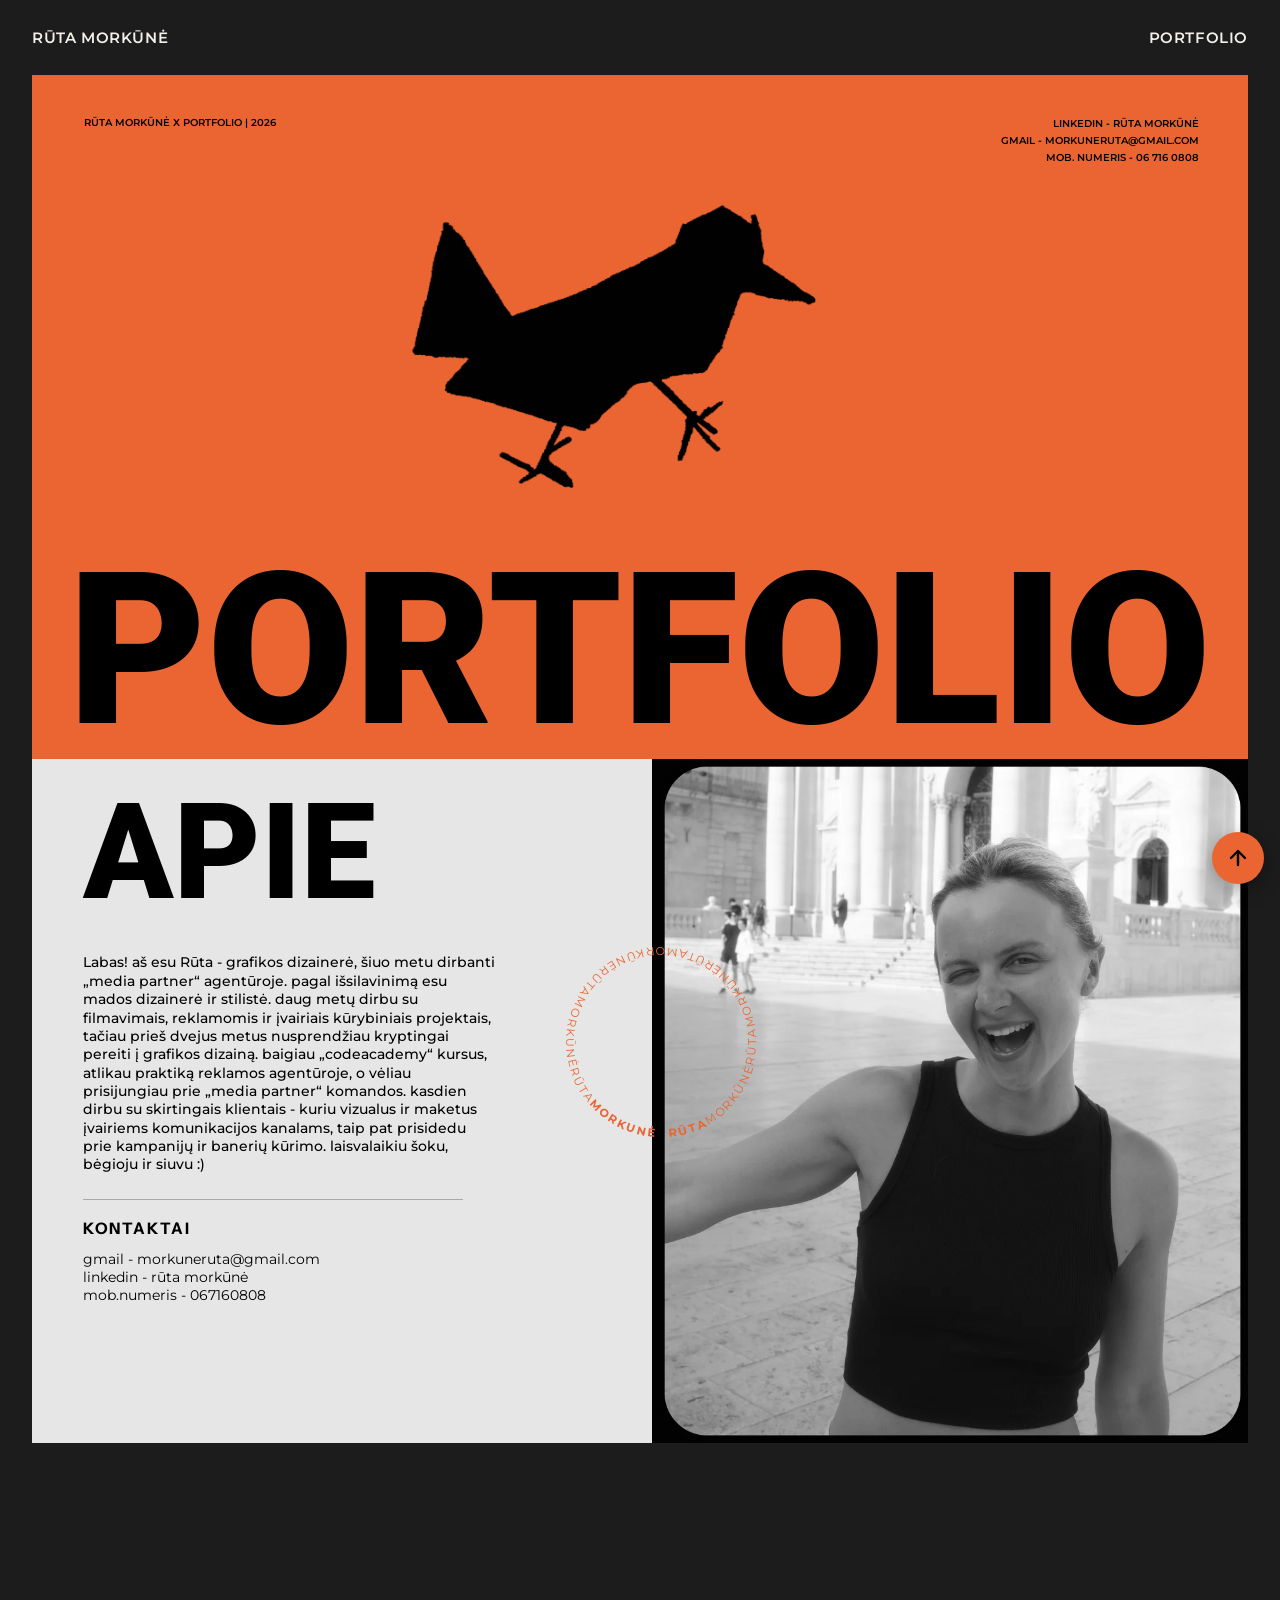
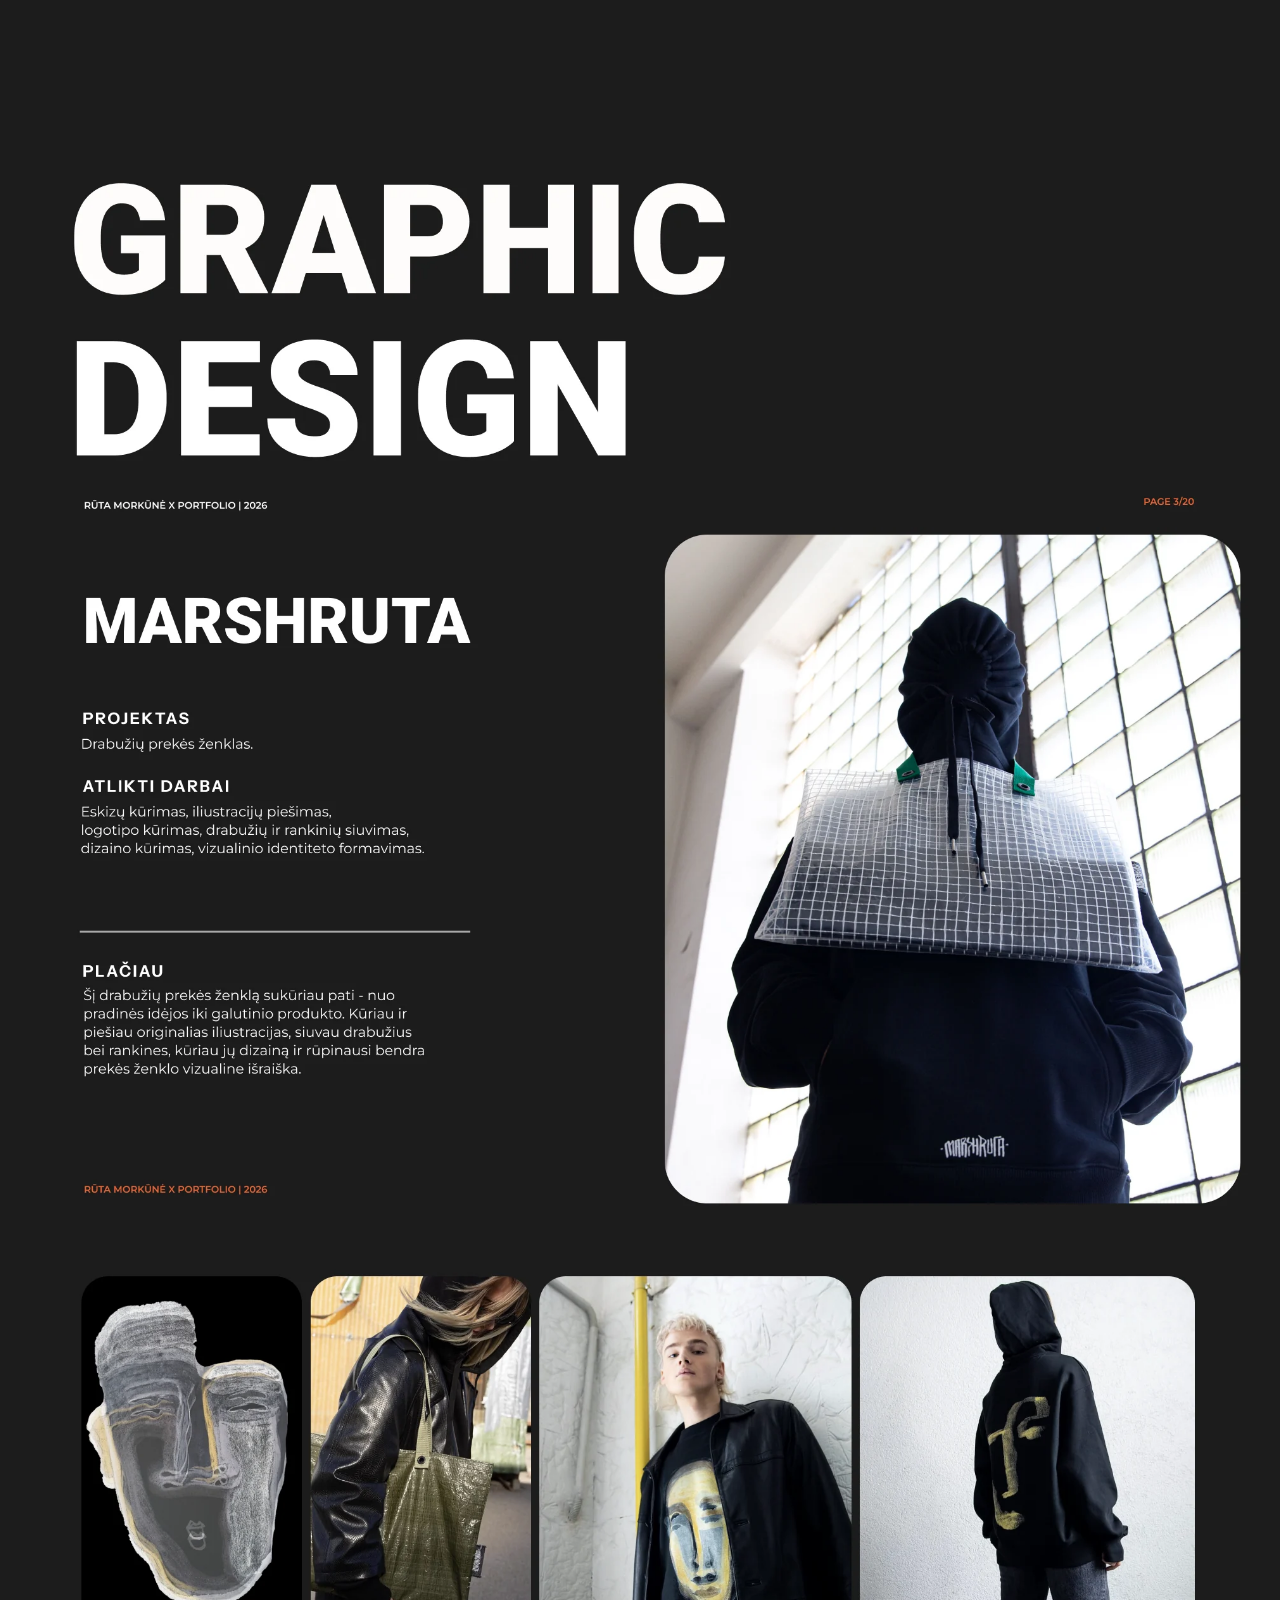
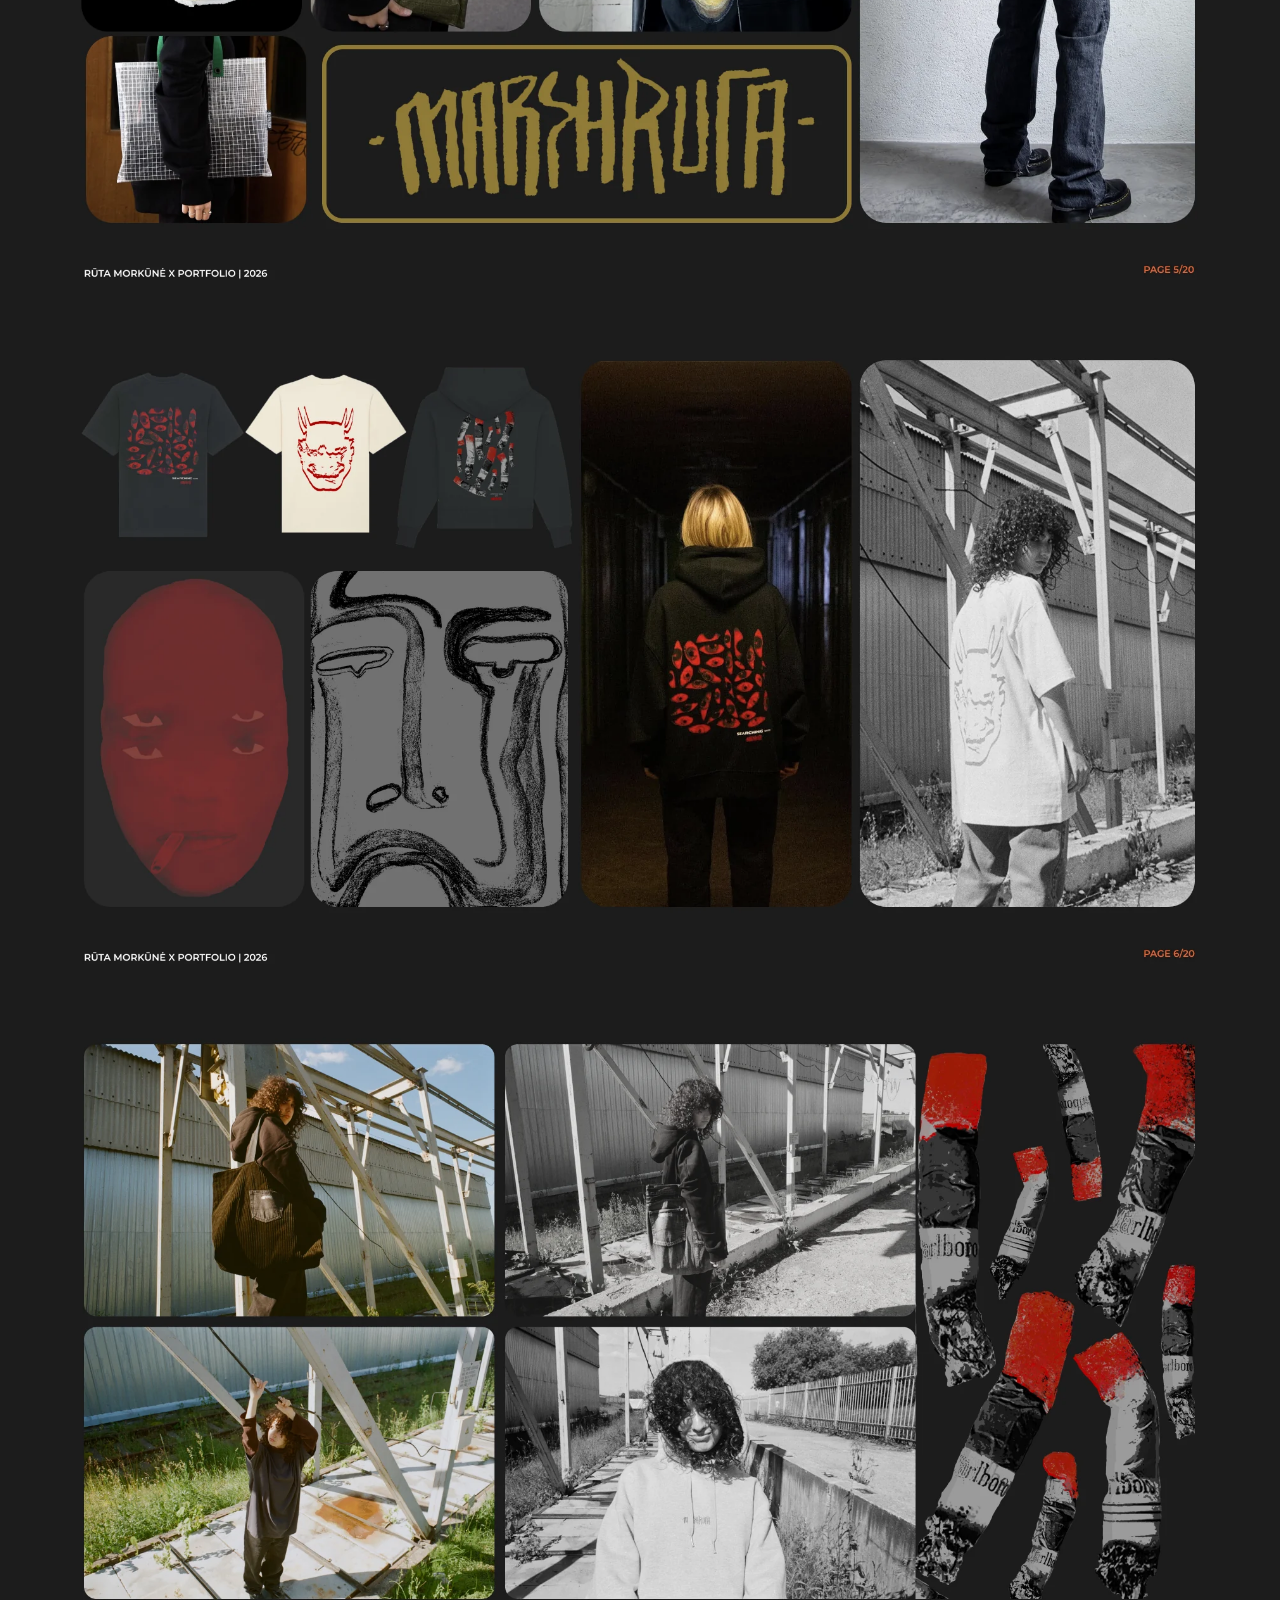
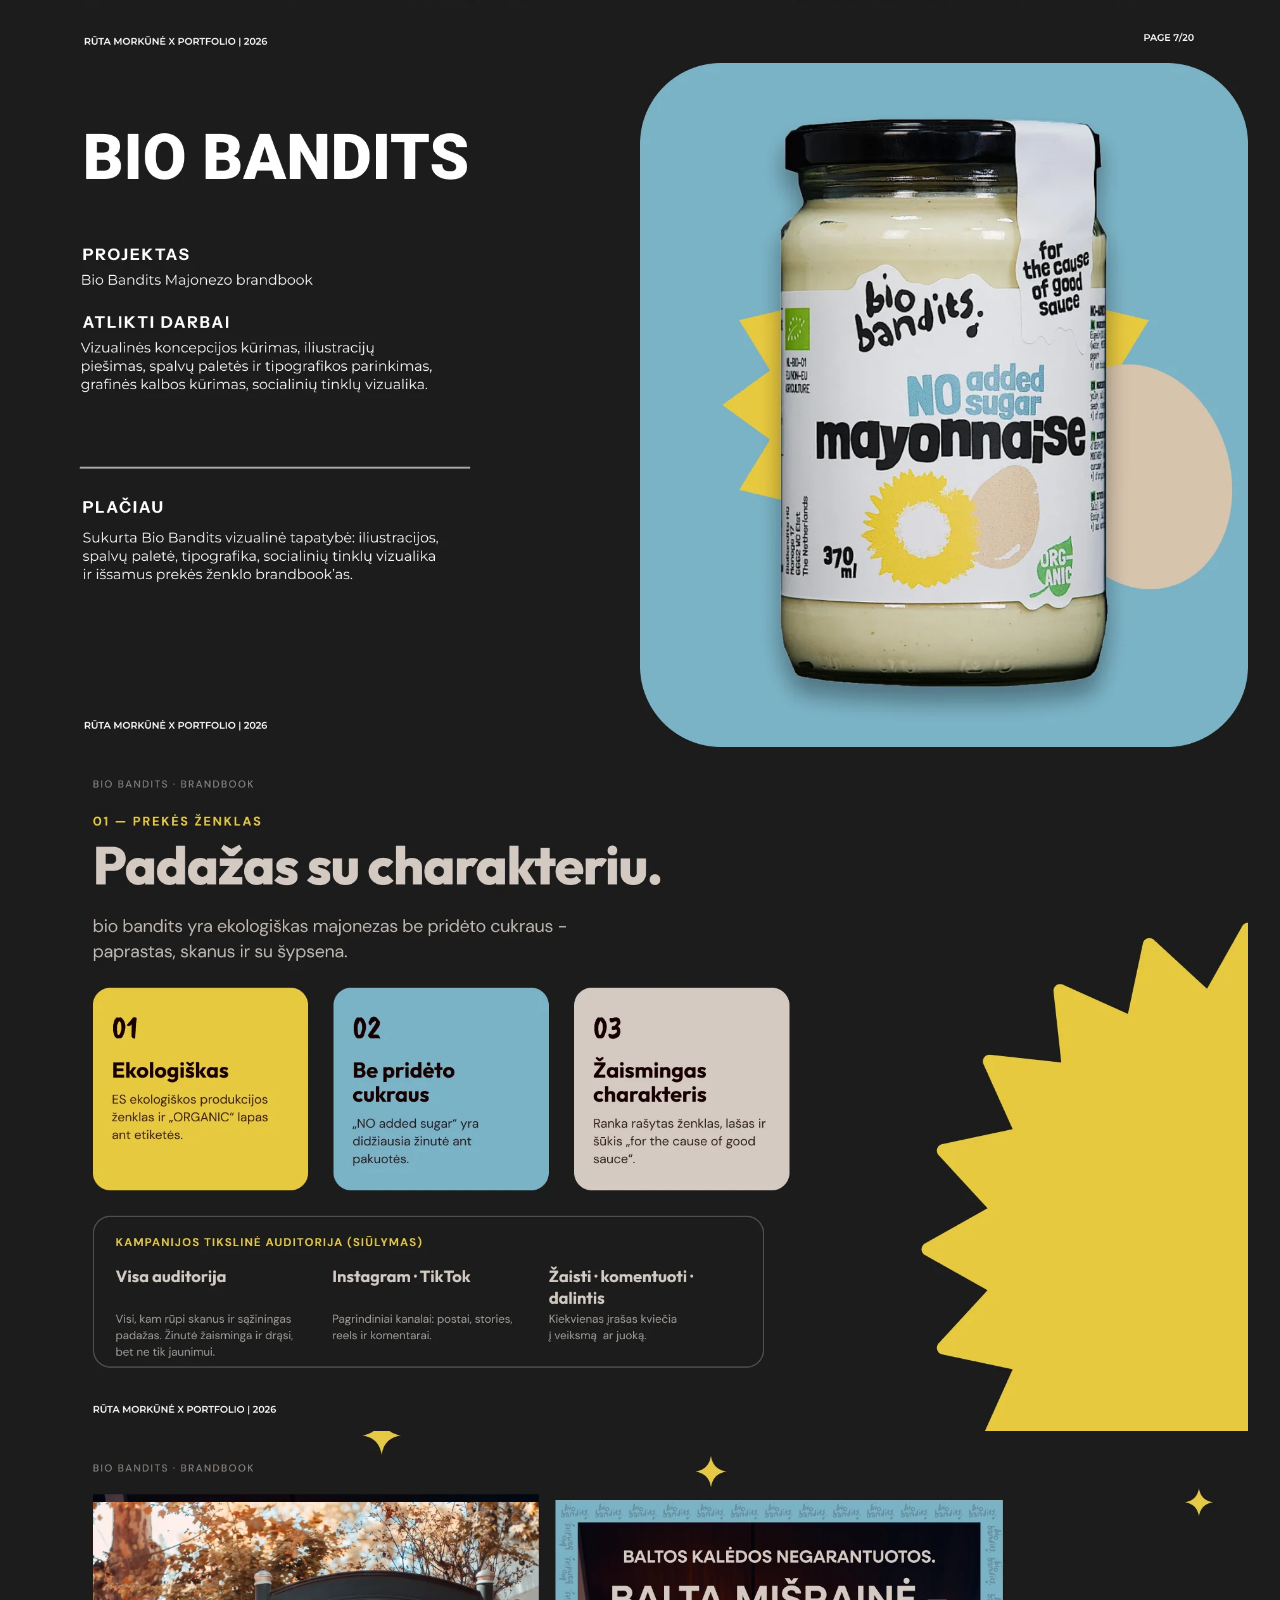
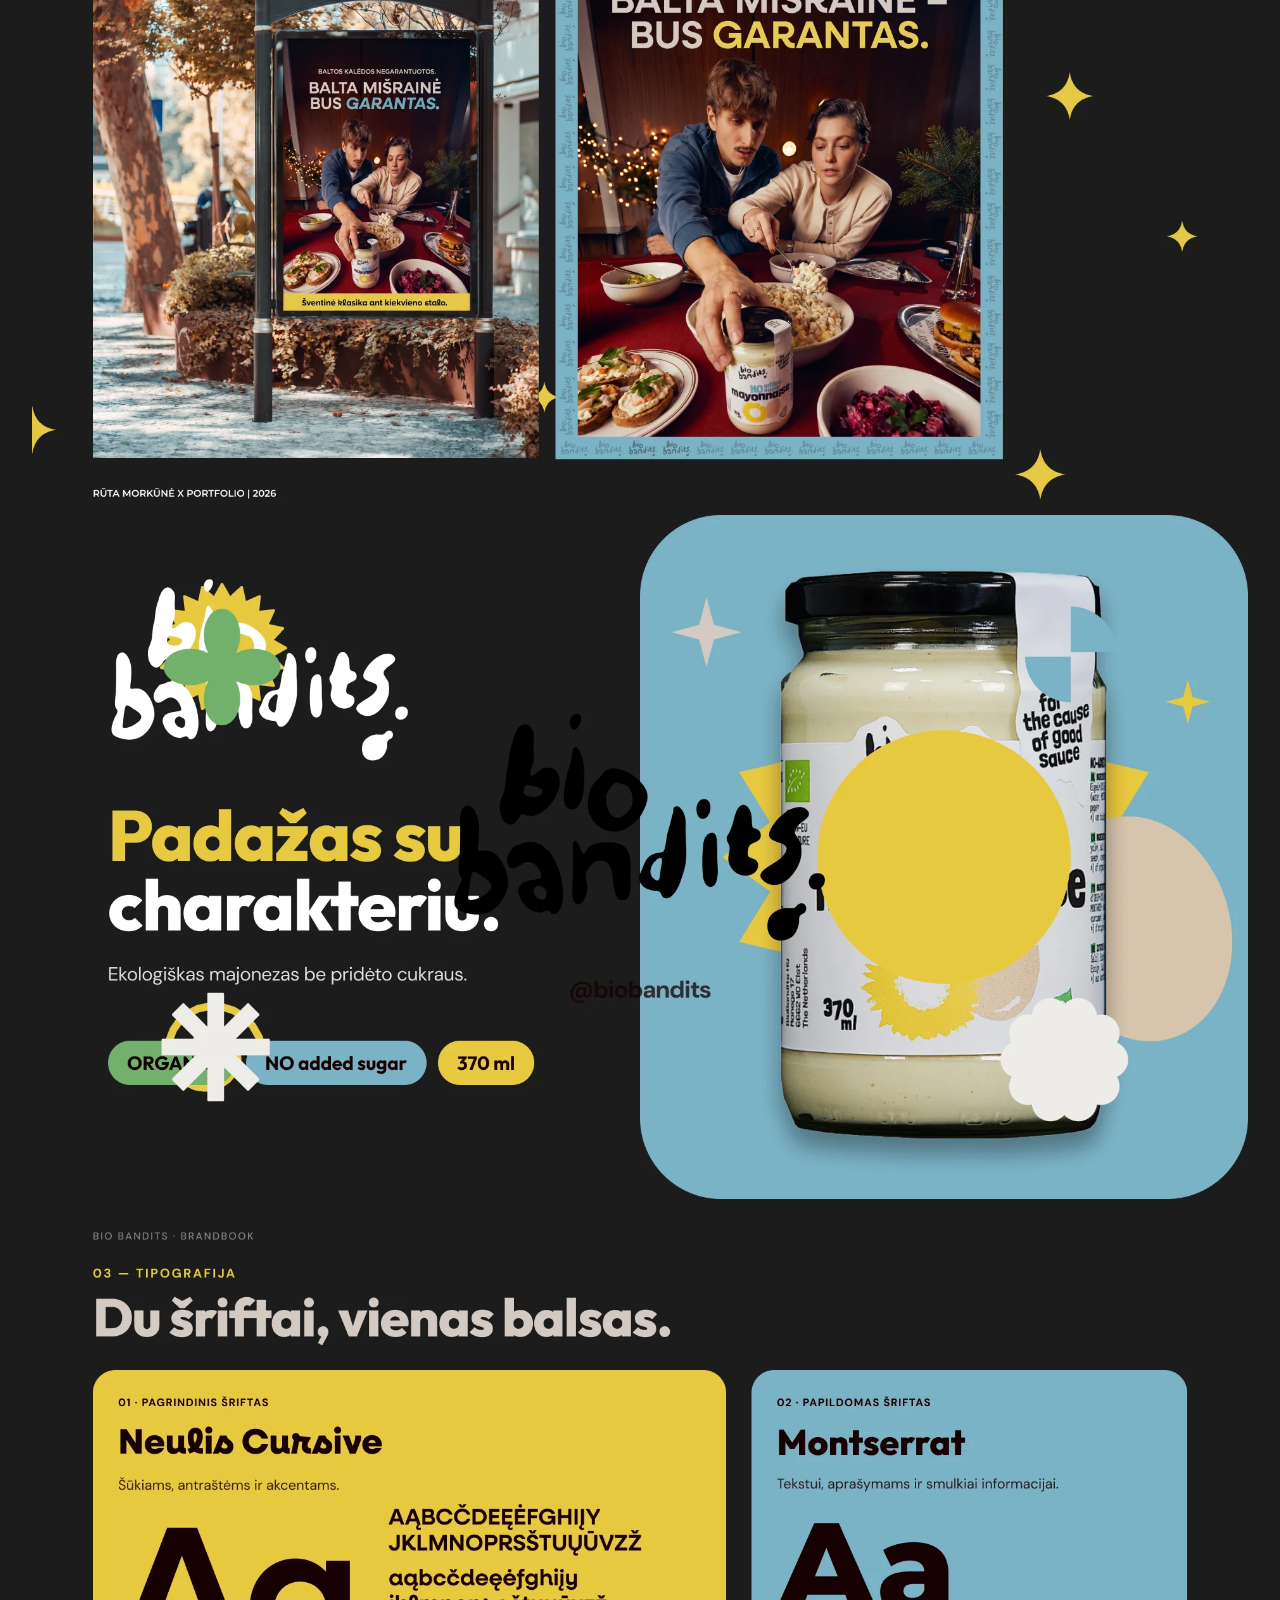
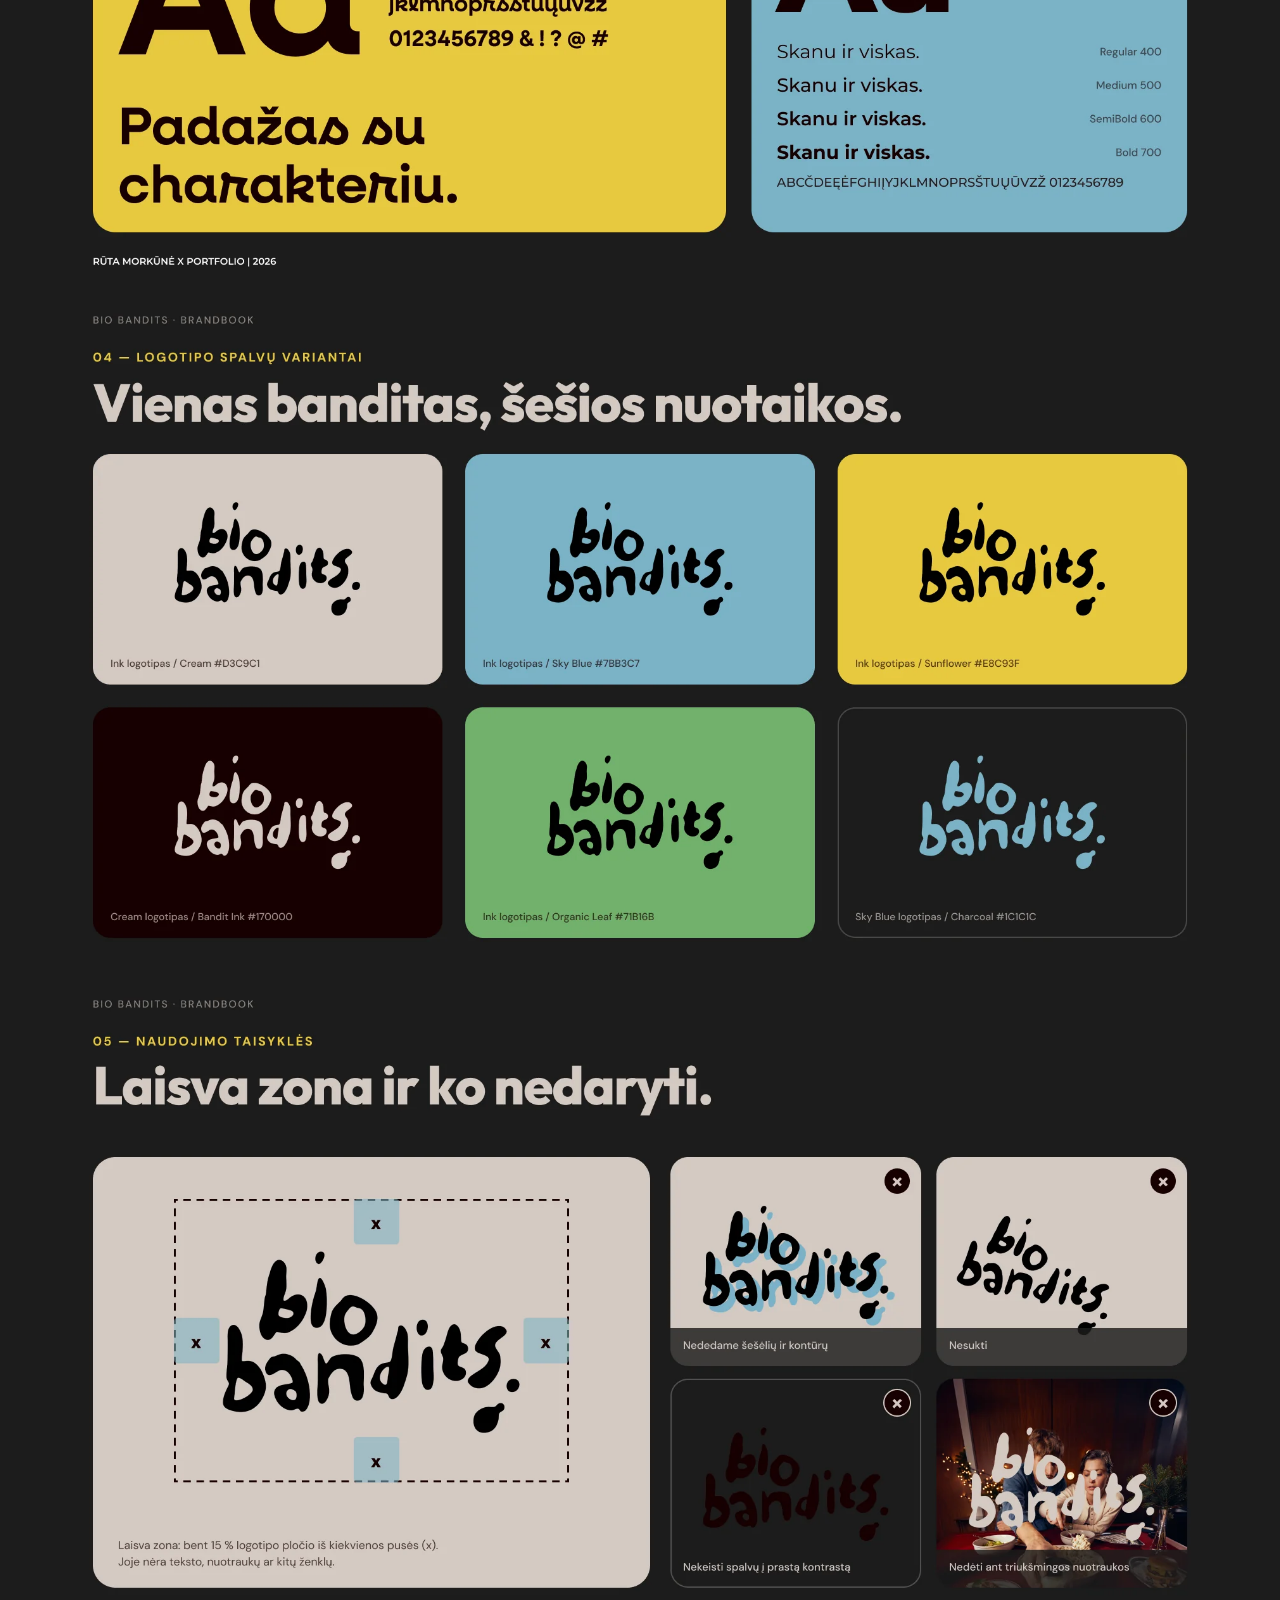
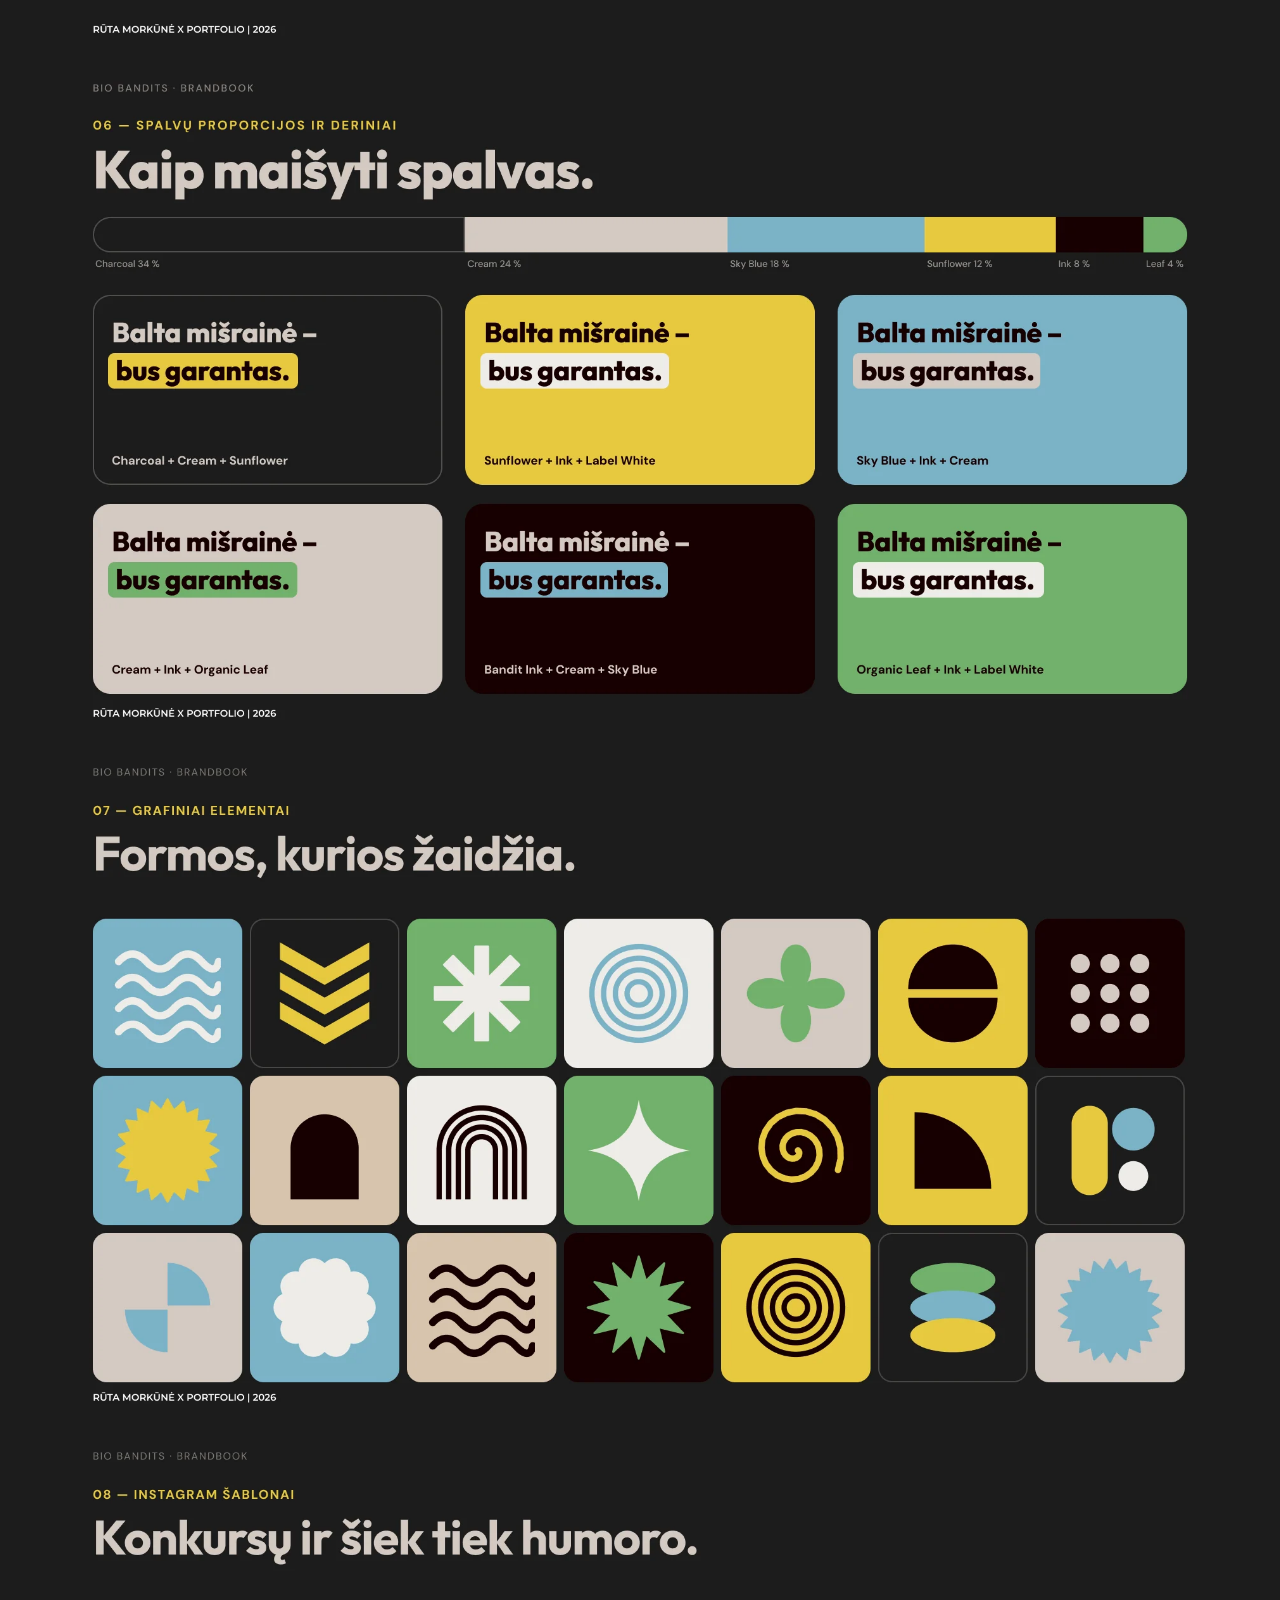
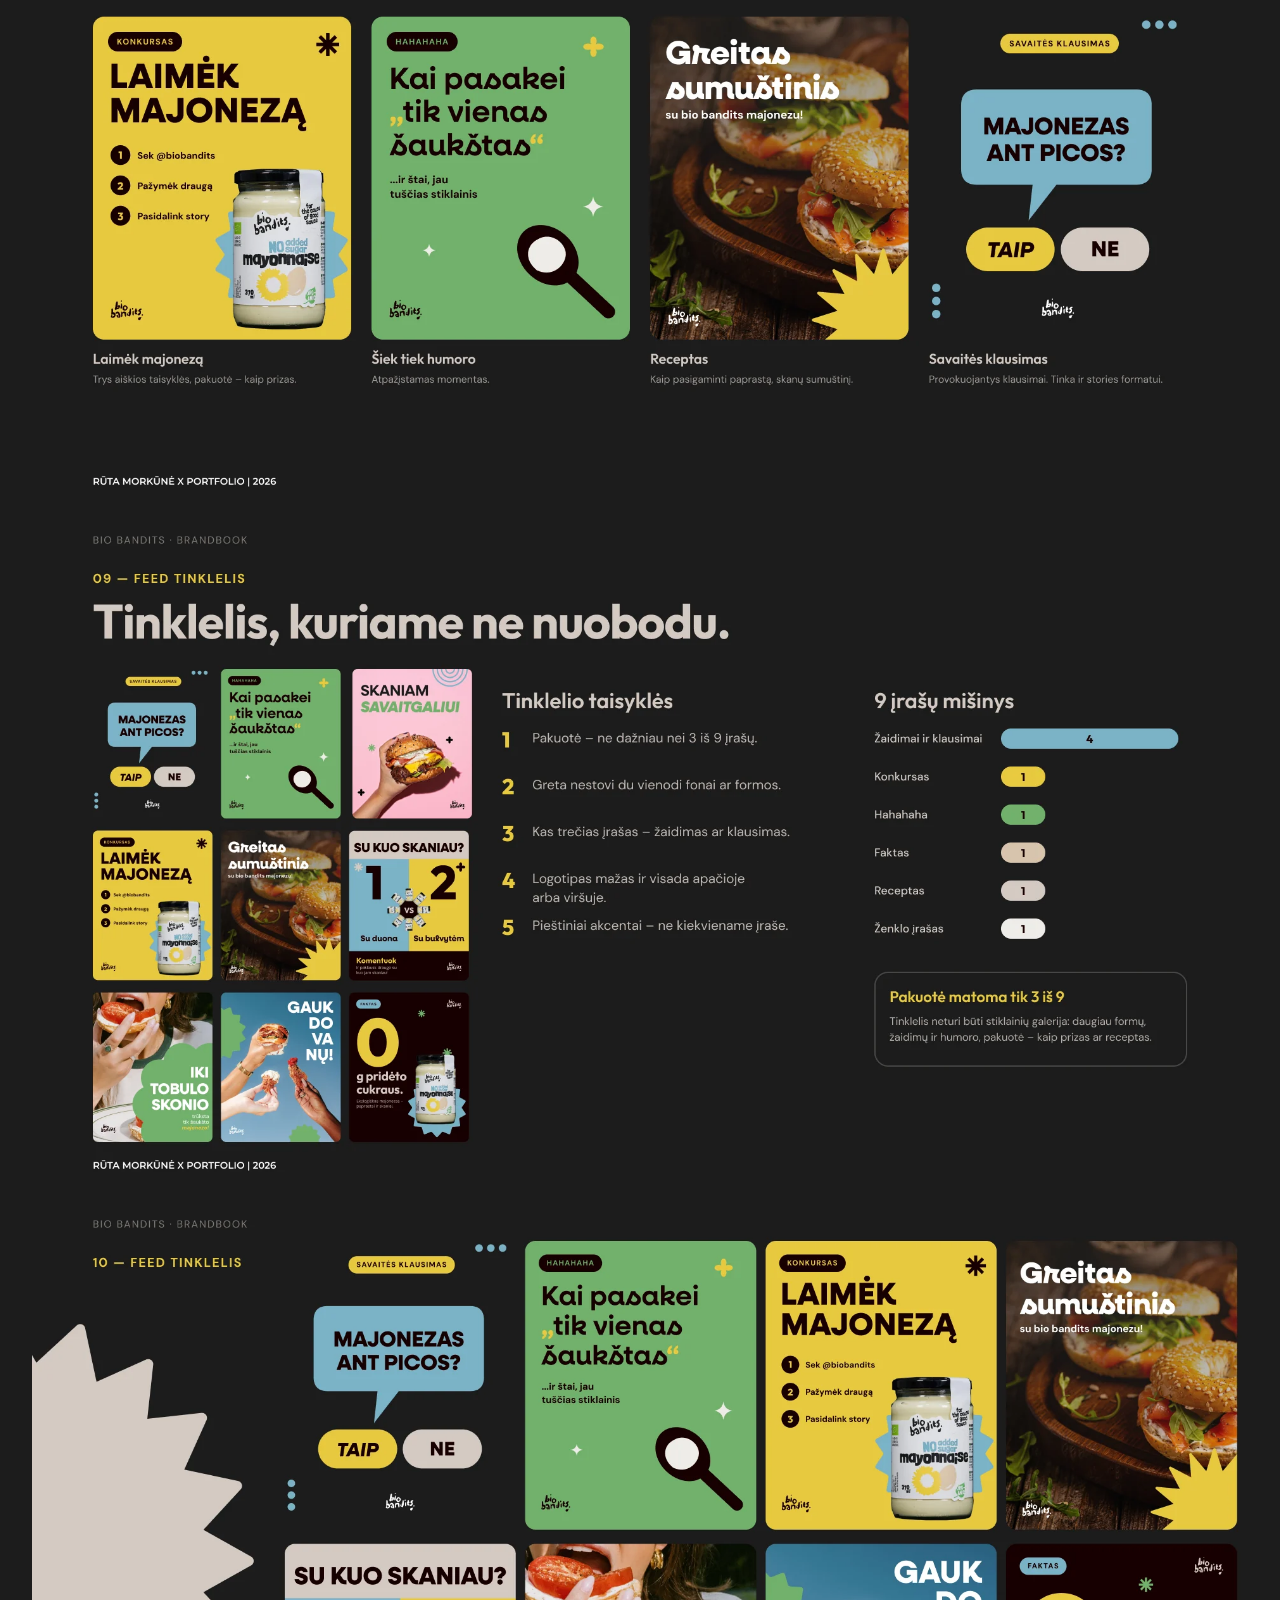
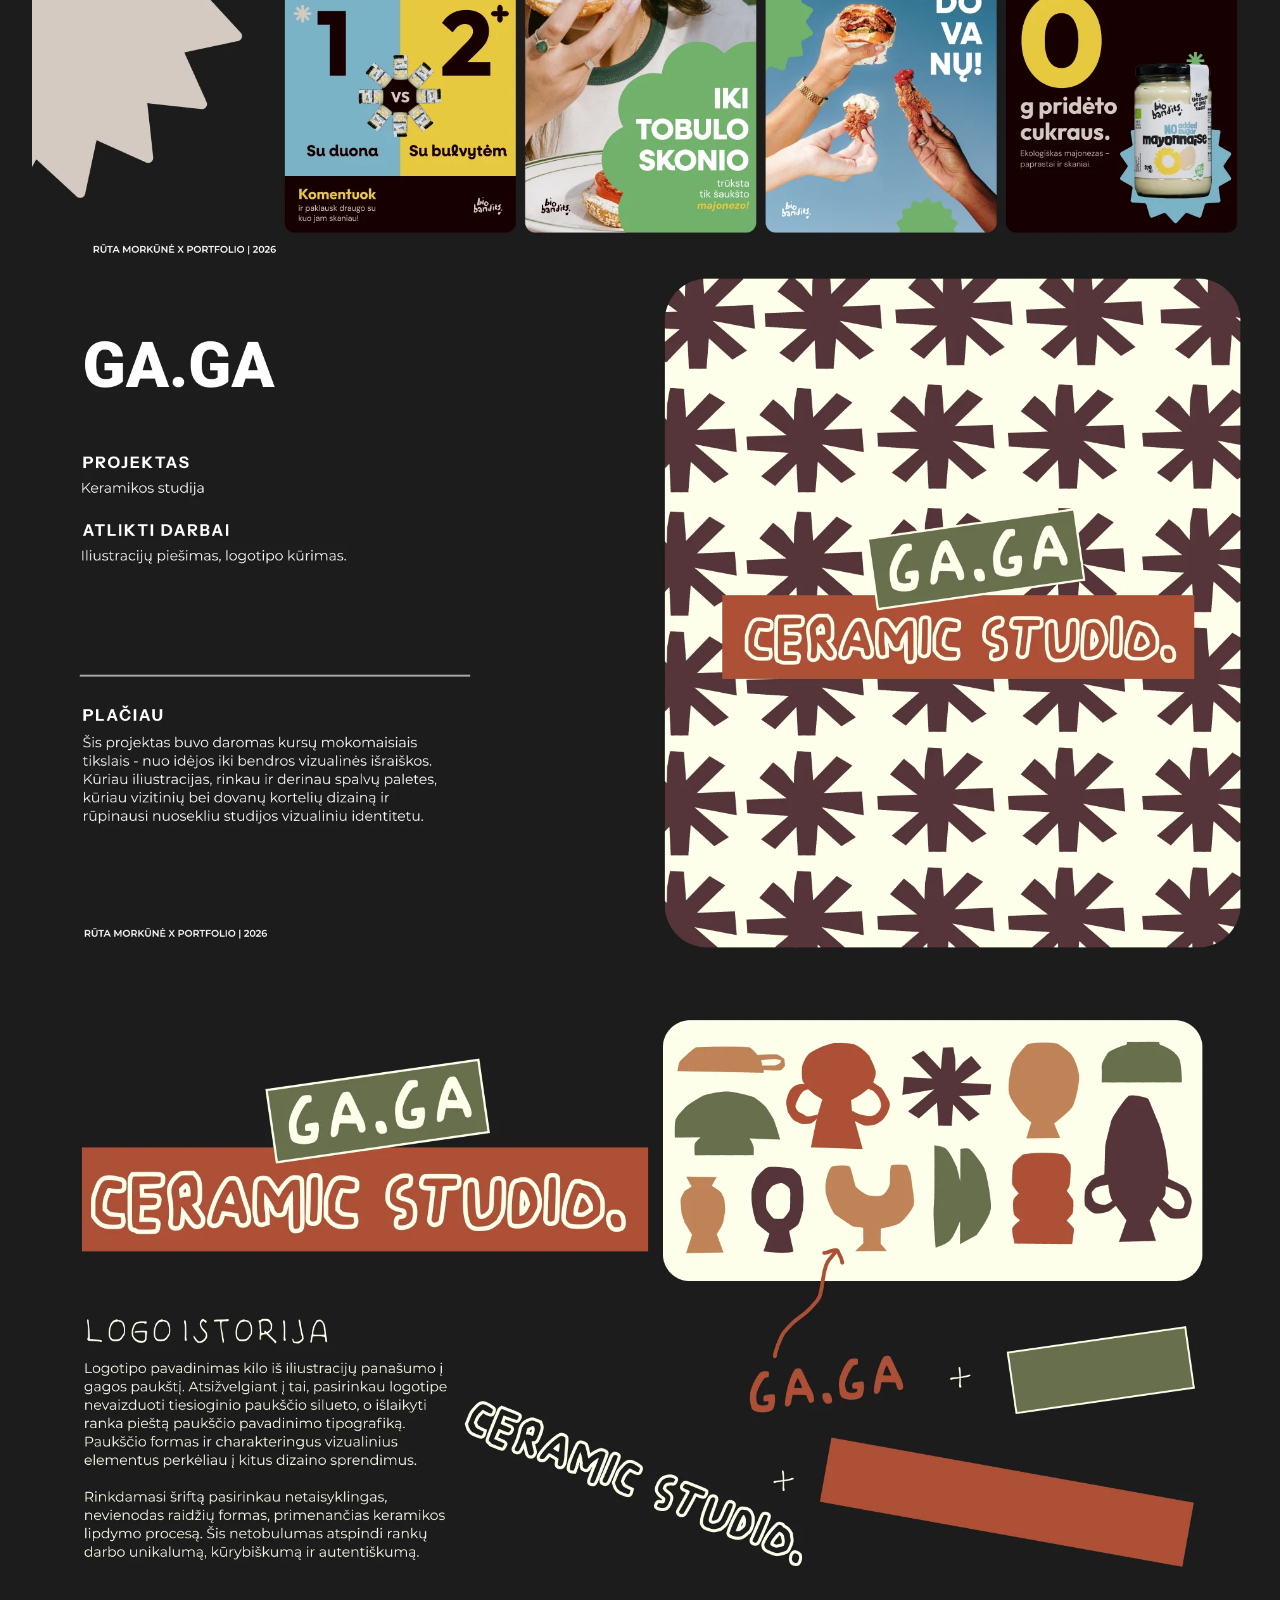
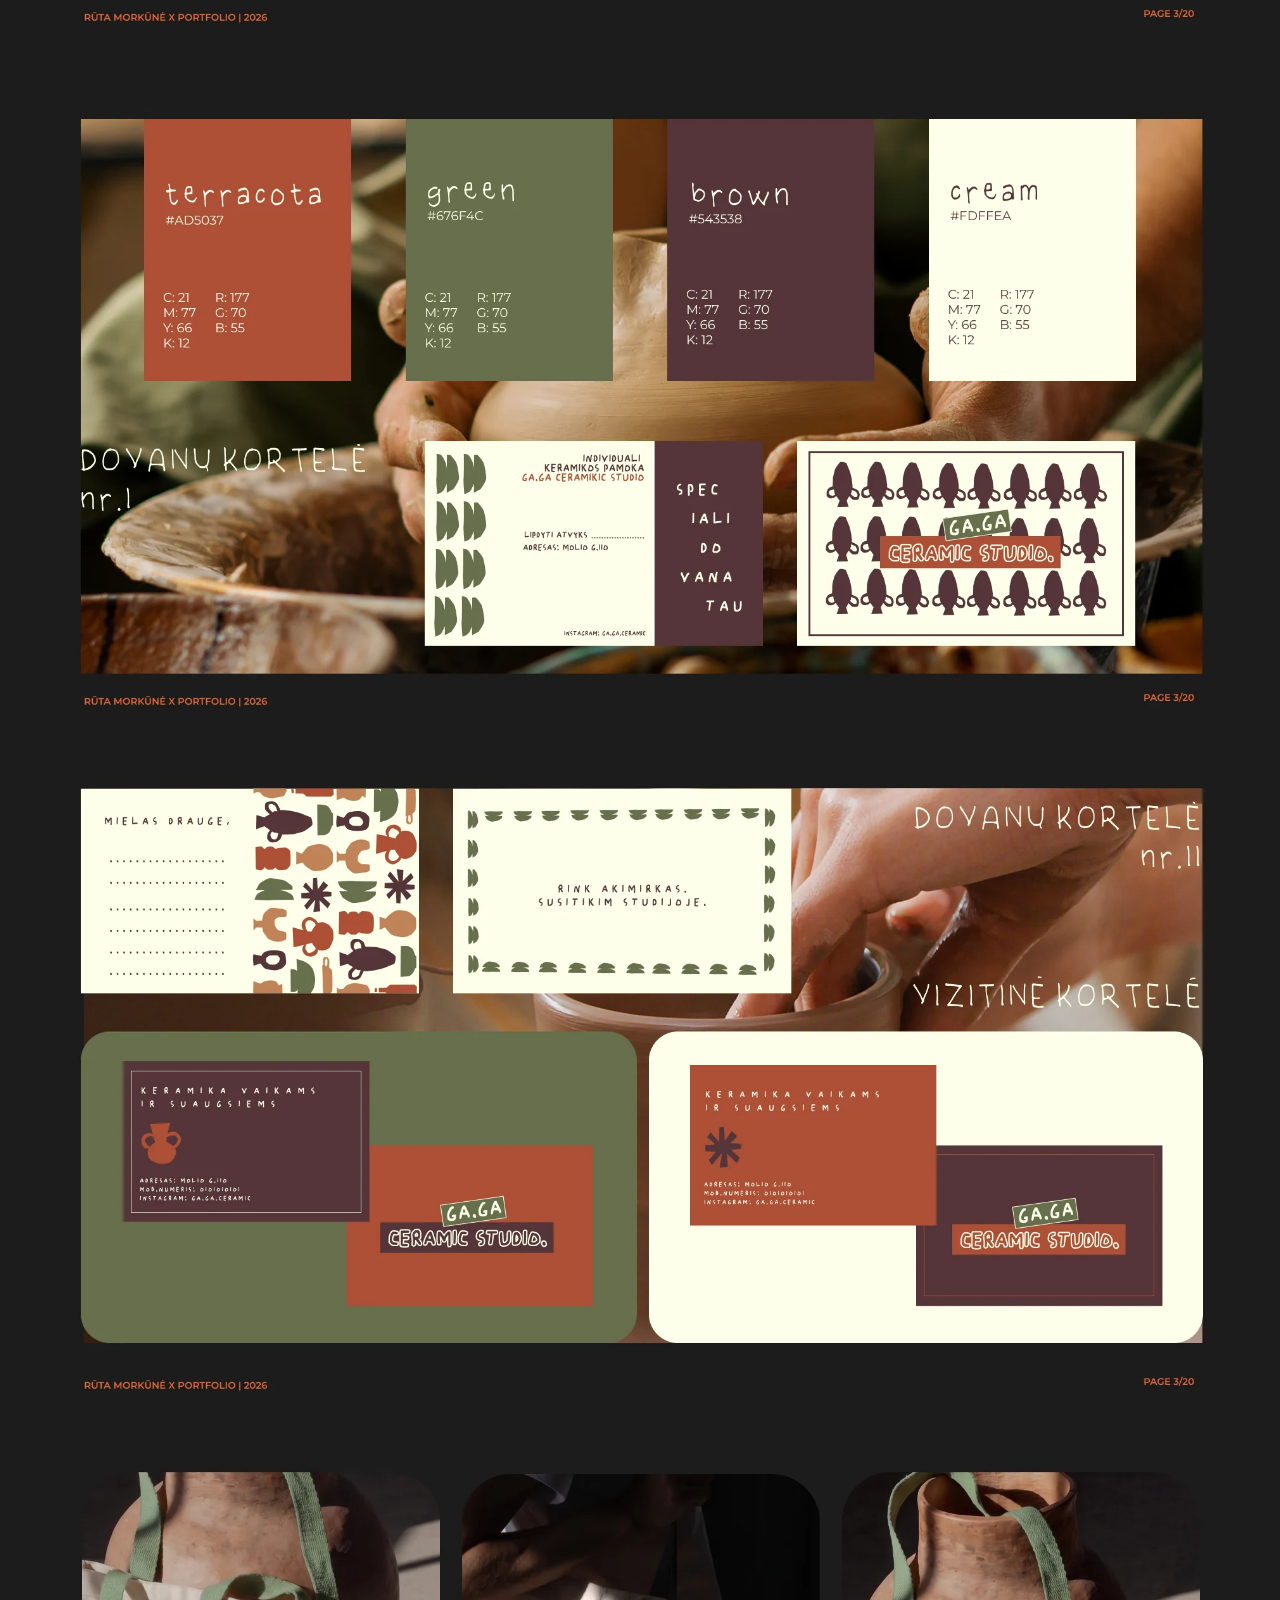
==== commit 8fbd4cec: "Add smooth back-to-top button Co-Authored-By: Claude Opus 5.5 <noreply@anthropic.com>" ====
--- a/index.html
+++ b/index.html
@@ -163,6 +163,9 @@
     <a href="mailto:morkuneruta@gmail.com">morkuneruta@gmail.com</a>
     <span>© 2026 Rūta Morkūnė</span>
   </footer>
+  <a class="to-top" href="#top" aria-label="Į viršų">
+    <svg viewBox="0 0 24 24" aria-hidden="true"><path d="M12 19V5M5 12l7-7 7 7"/></svg>
+  </a>
   <script src="assets/site.js" defer></script>
 </body>
 </html>
--- a/assets/site.css
+++ b/assets/site.css
@@ -193,6 +193,26 @@
   .about-ring { left: auto; right: 5%; top: -16cqw; width: 34cqw; height: 34cqw; }
 }
 
+.to-top {
+  position: fixed;
+  right: max(16px, env(safe-area-inset-right));
+  bottom: max(16px, env(safe-area-inset-bottom));
+  z-index: 10;
+  display: grid;
+  place-items: center;
+  width: 52px;
+  height: 52px;
+  border-radius: 50%;
+  background: var(--orange);
+  color: #000;
+  box-shadow: 0 6px 20px rgb(0 0 0 / 0.35);
+  transition: opacity 0.3s ease, translate 0.3s ease, scale 0.2s ease;
+}
+.to-top:hover { scale: 1.08; text-decoration: none; }
+.to-top:focus-visible { outline: 2px solid var(--ink); outline-offset: 3px; }
+.to-top svg { width: 24px; height: 24px; fill: none; stroke: currentColor; stroke-width: 2.4; stroke-linecap: round; stroke-linejoin: round; }
+.js .to-top:not(.is-shown) { opacity: 0; translate: 0 12px; pointer-events: none; }
+
 /* Slides ease in as they scroll into view; JS adds .js so no-JS visitors see everything. */
 .js .slide { opacity: 0; translate: 0 24px; transition: opacity 0.7s ease, translate 0.7s ease; }
 .js .slide.is-in { opacity: 1; translate: none; }
@@ -201,6 +221,7 @@
   html { scroll-behavior: auto; }
   .about-ring { animation: none; }
   .js .slide { opacity: 1; translate: none; transition: none; }
+  .to-top { transition: none; }
 }
 
 @media (min-width: 900px) {
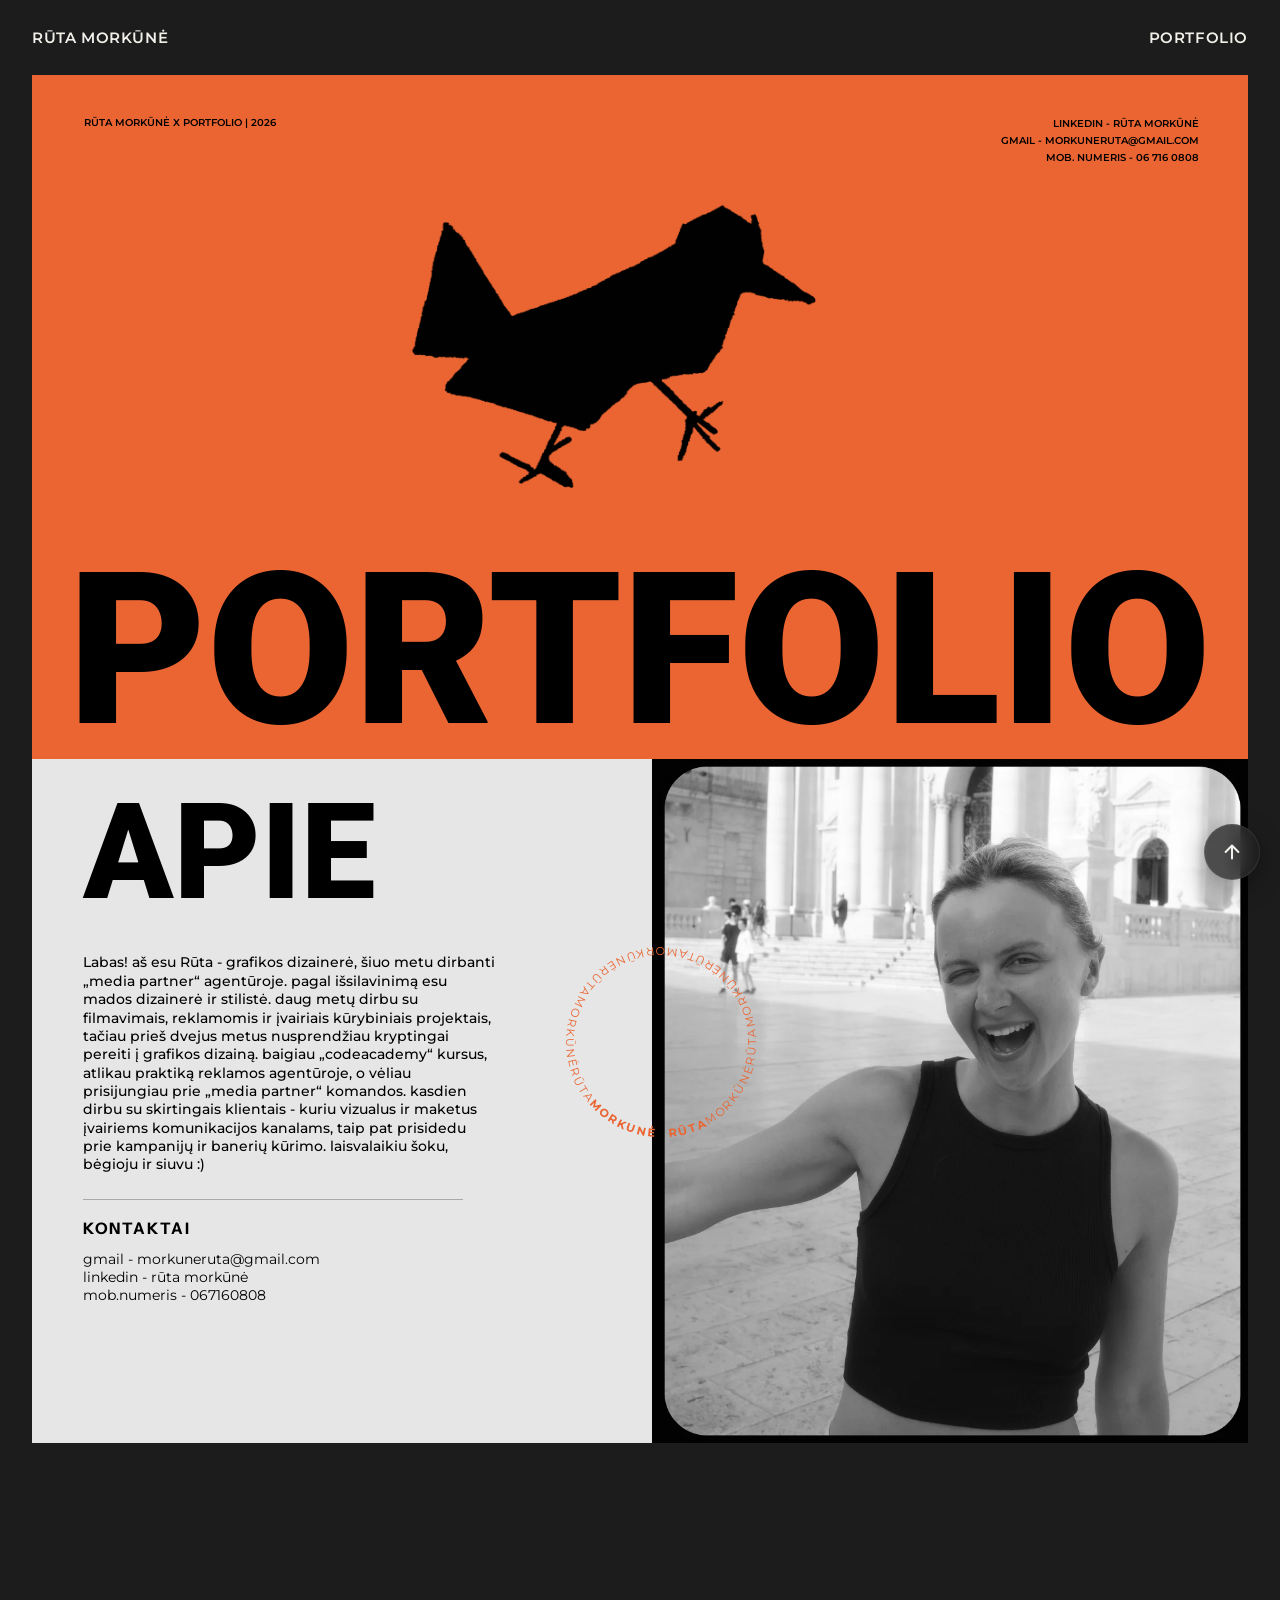
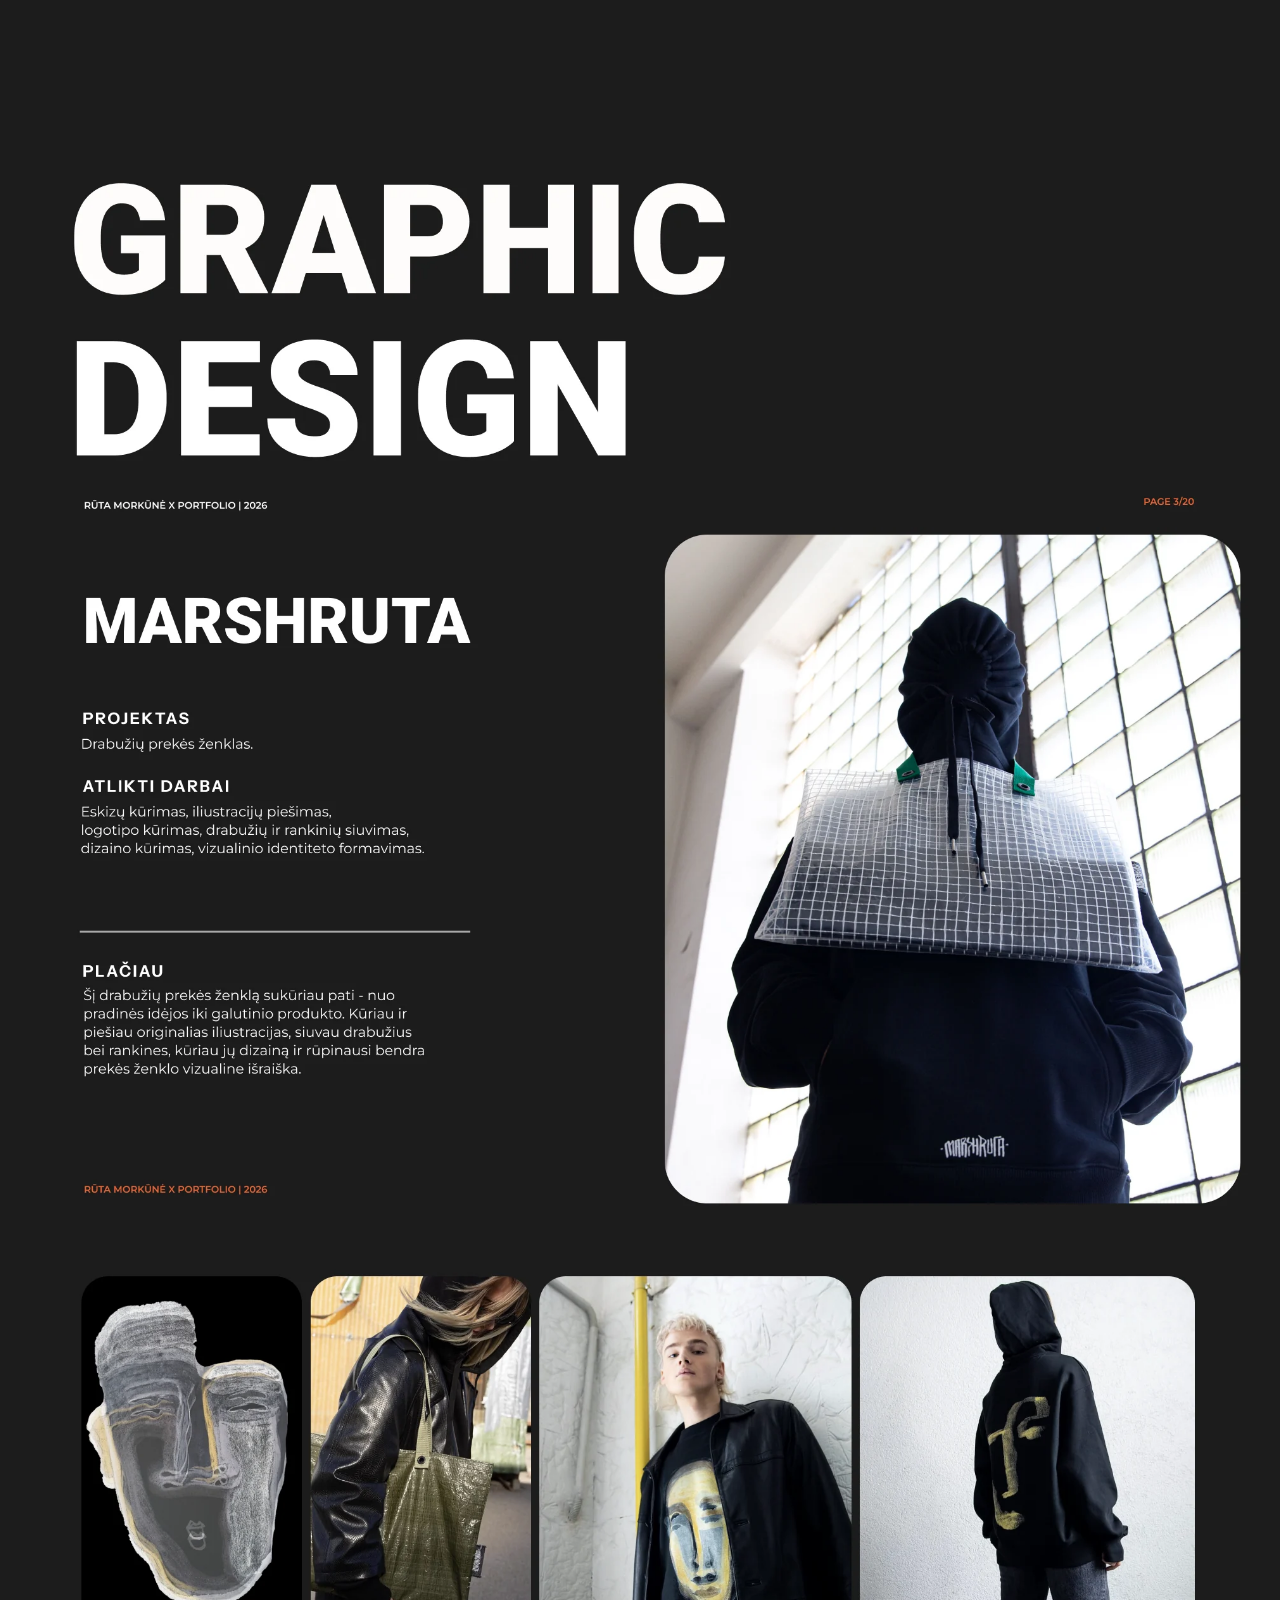
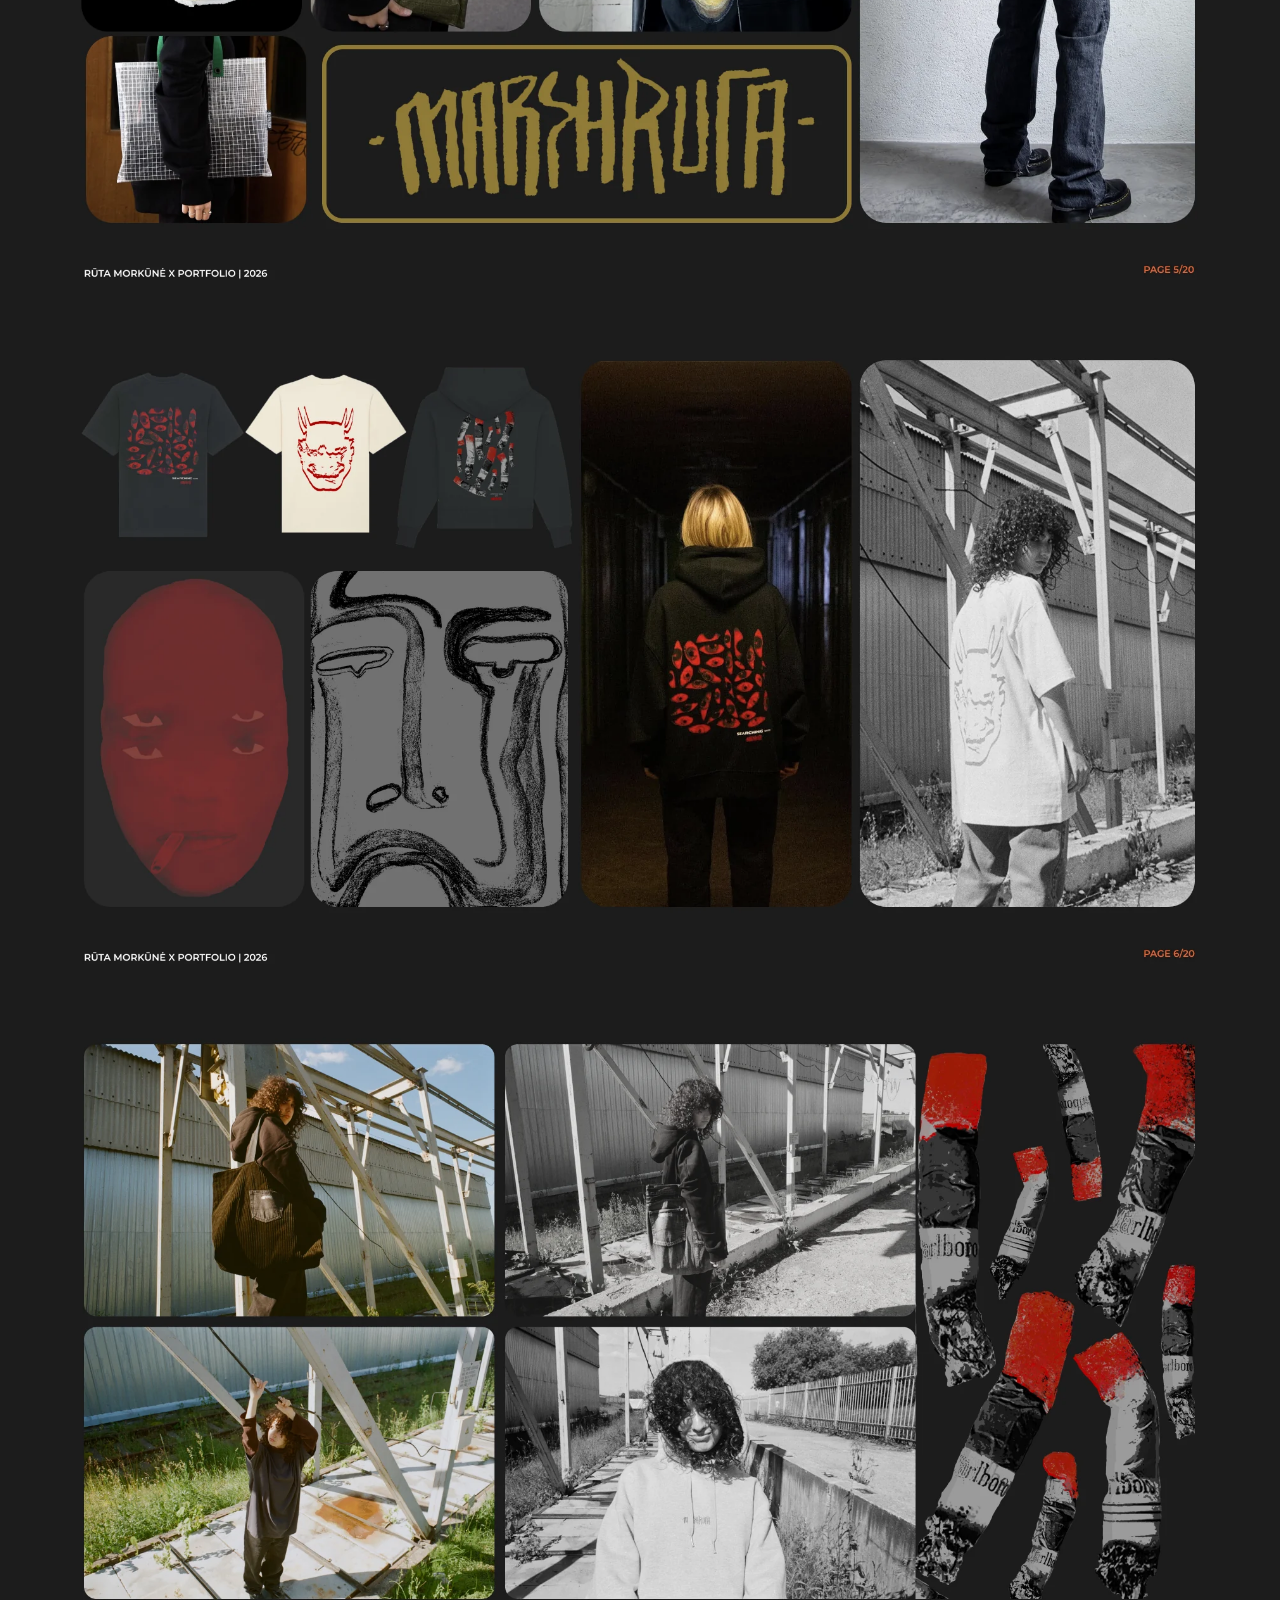
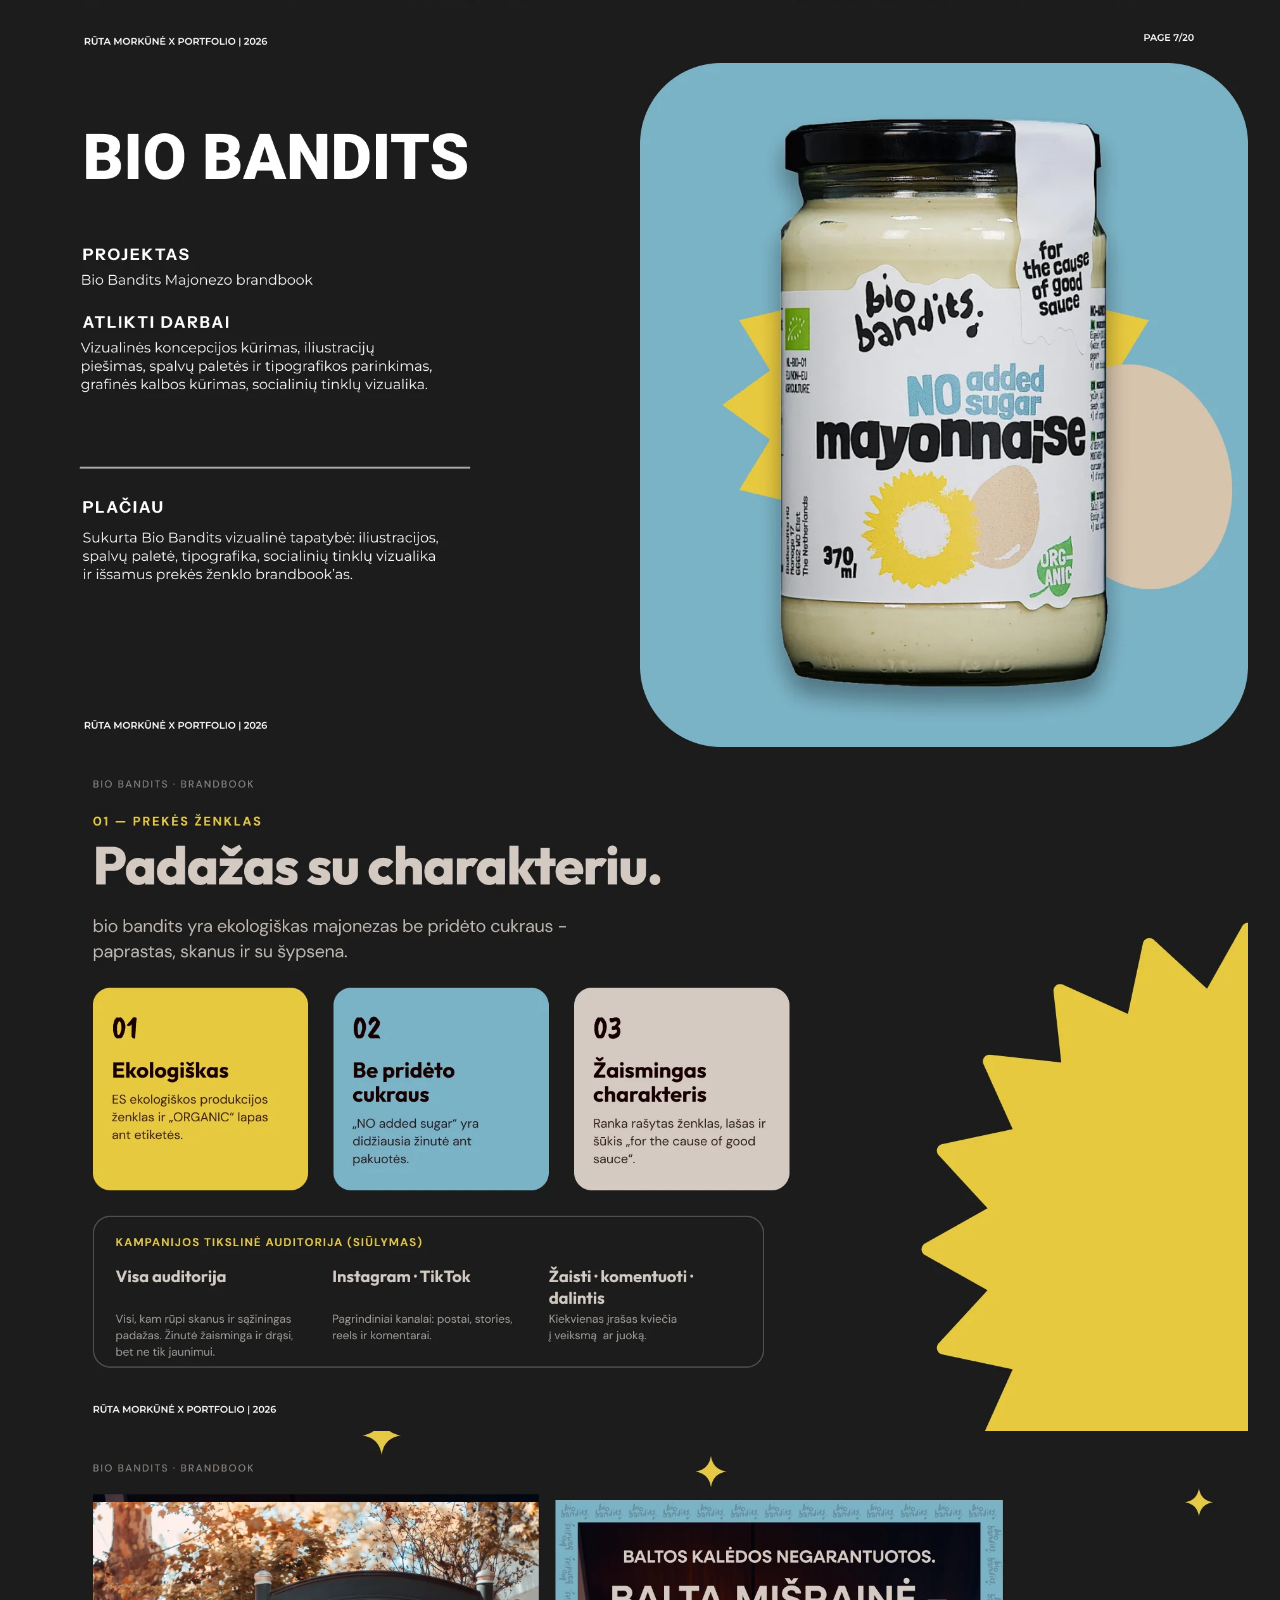
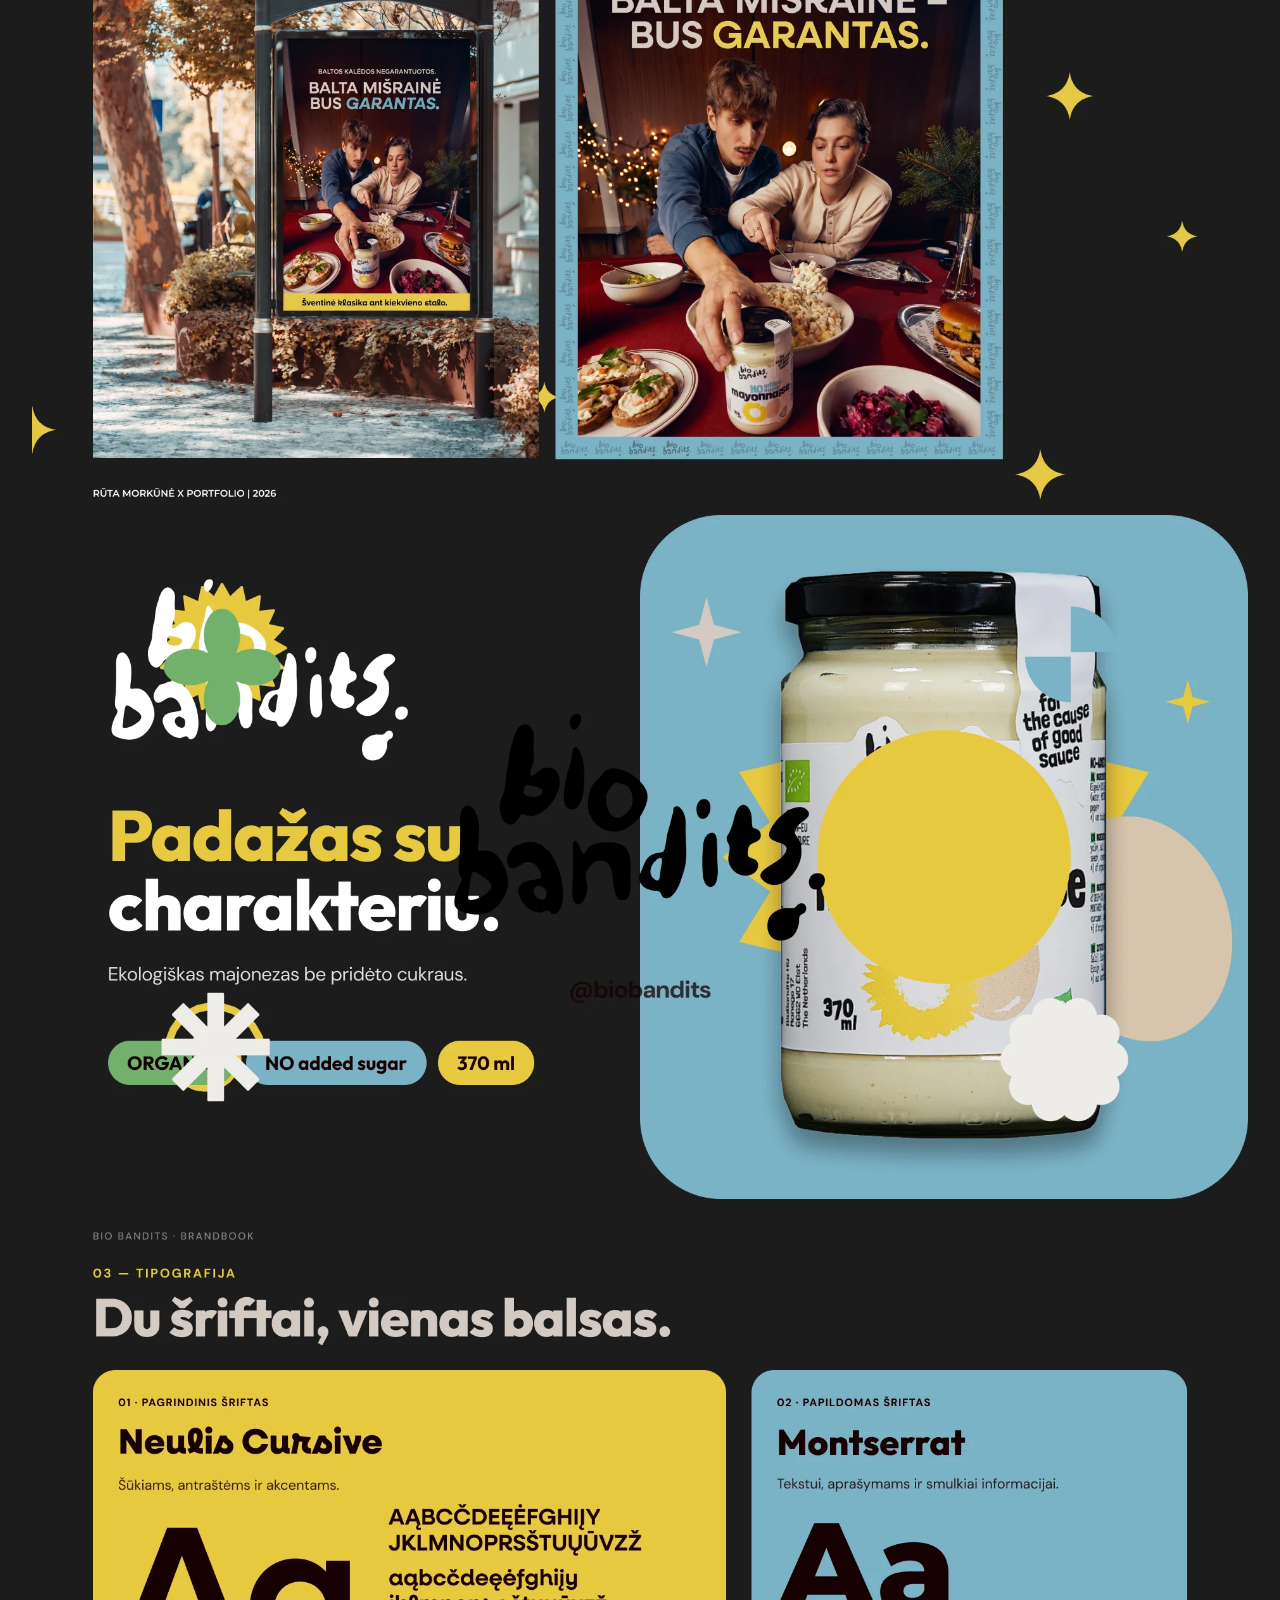
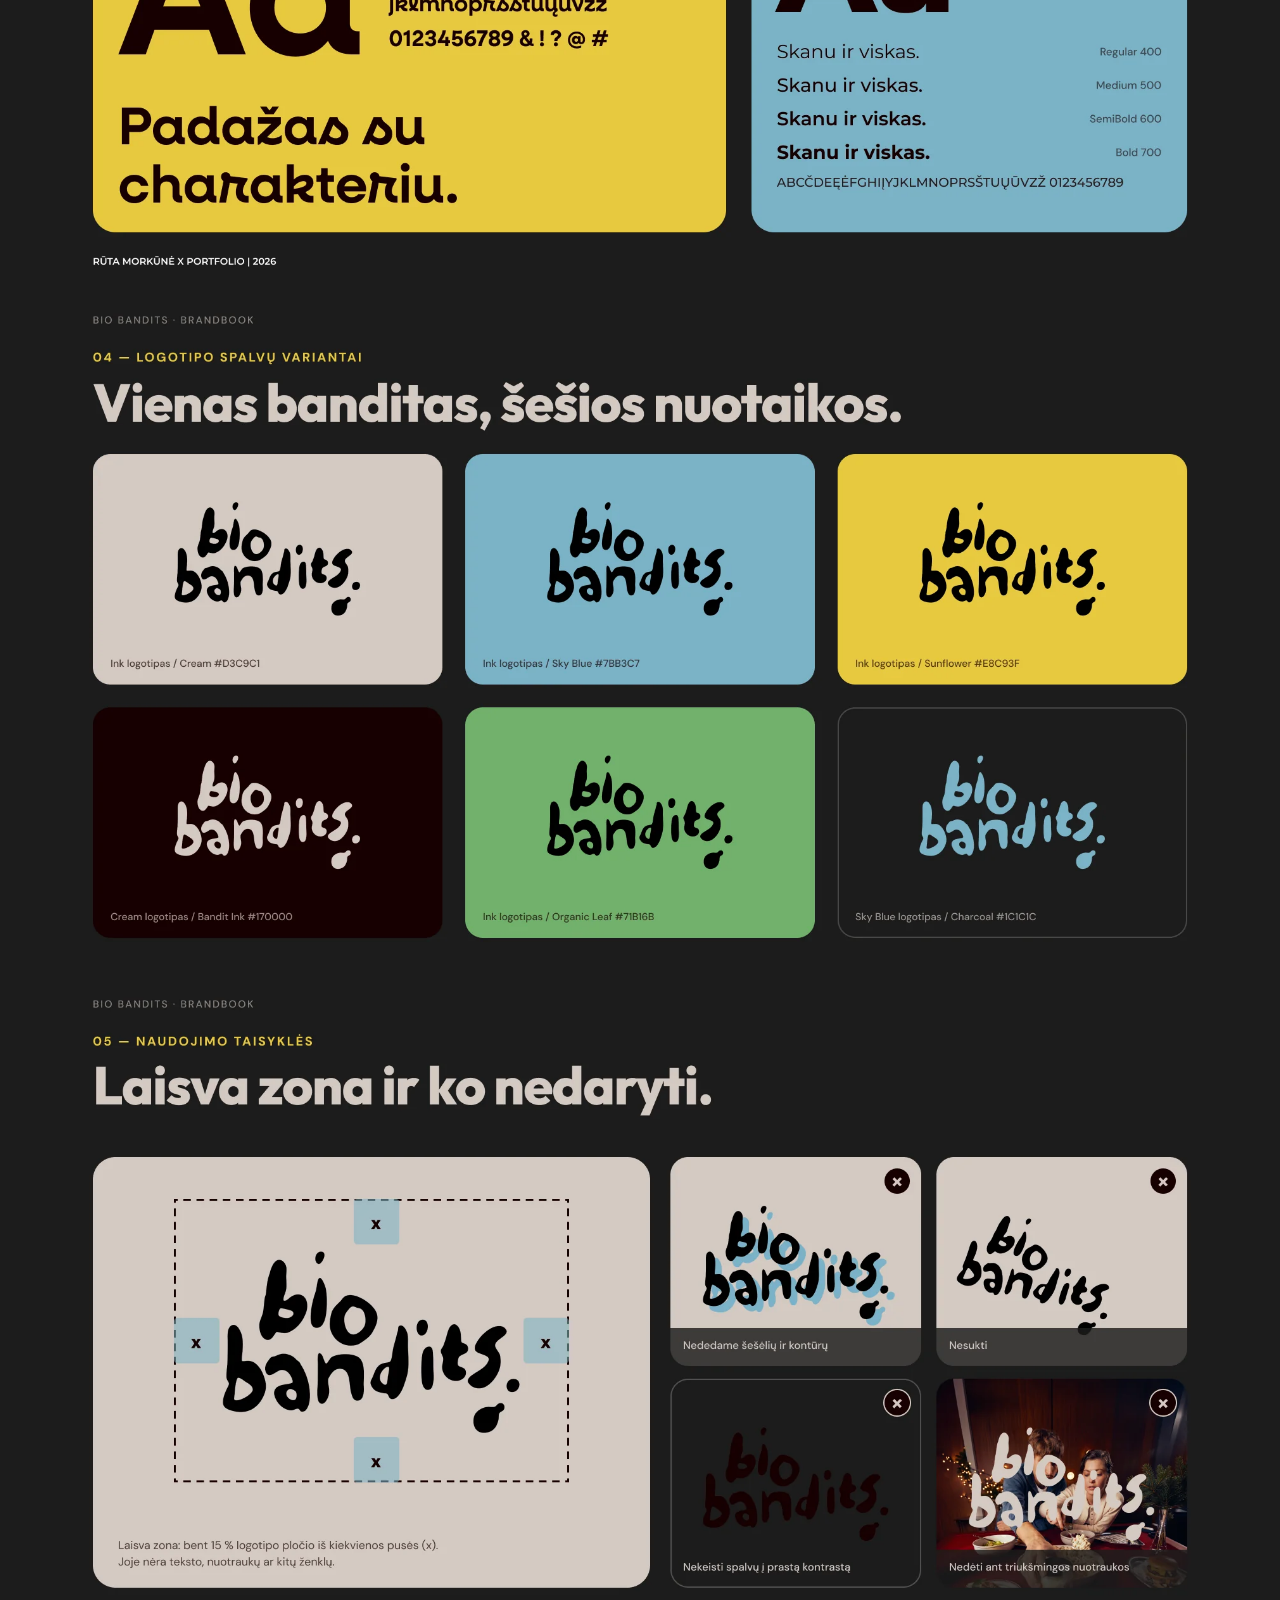
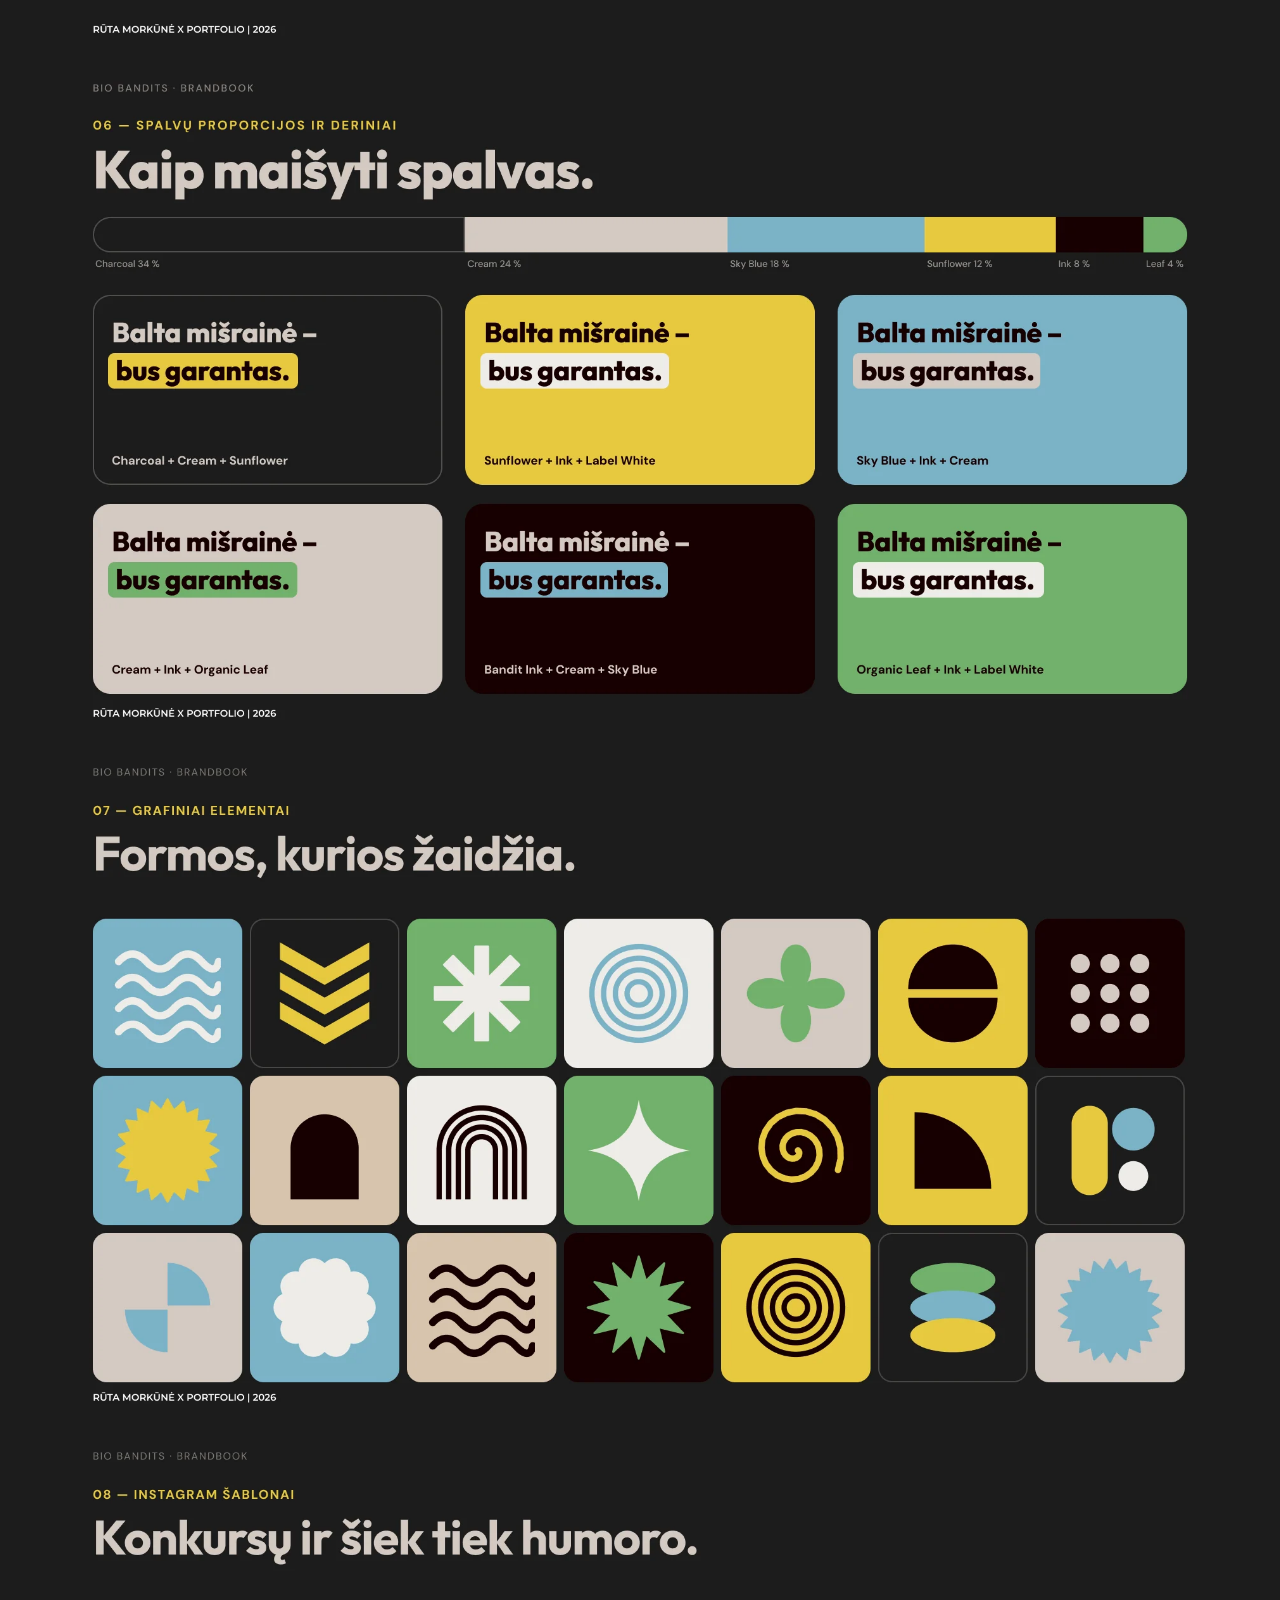
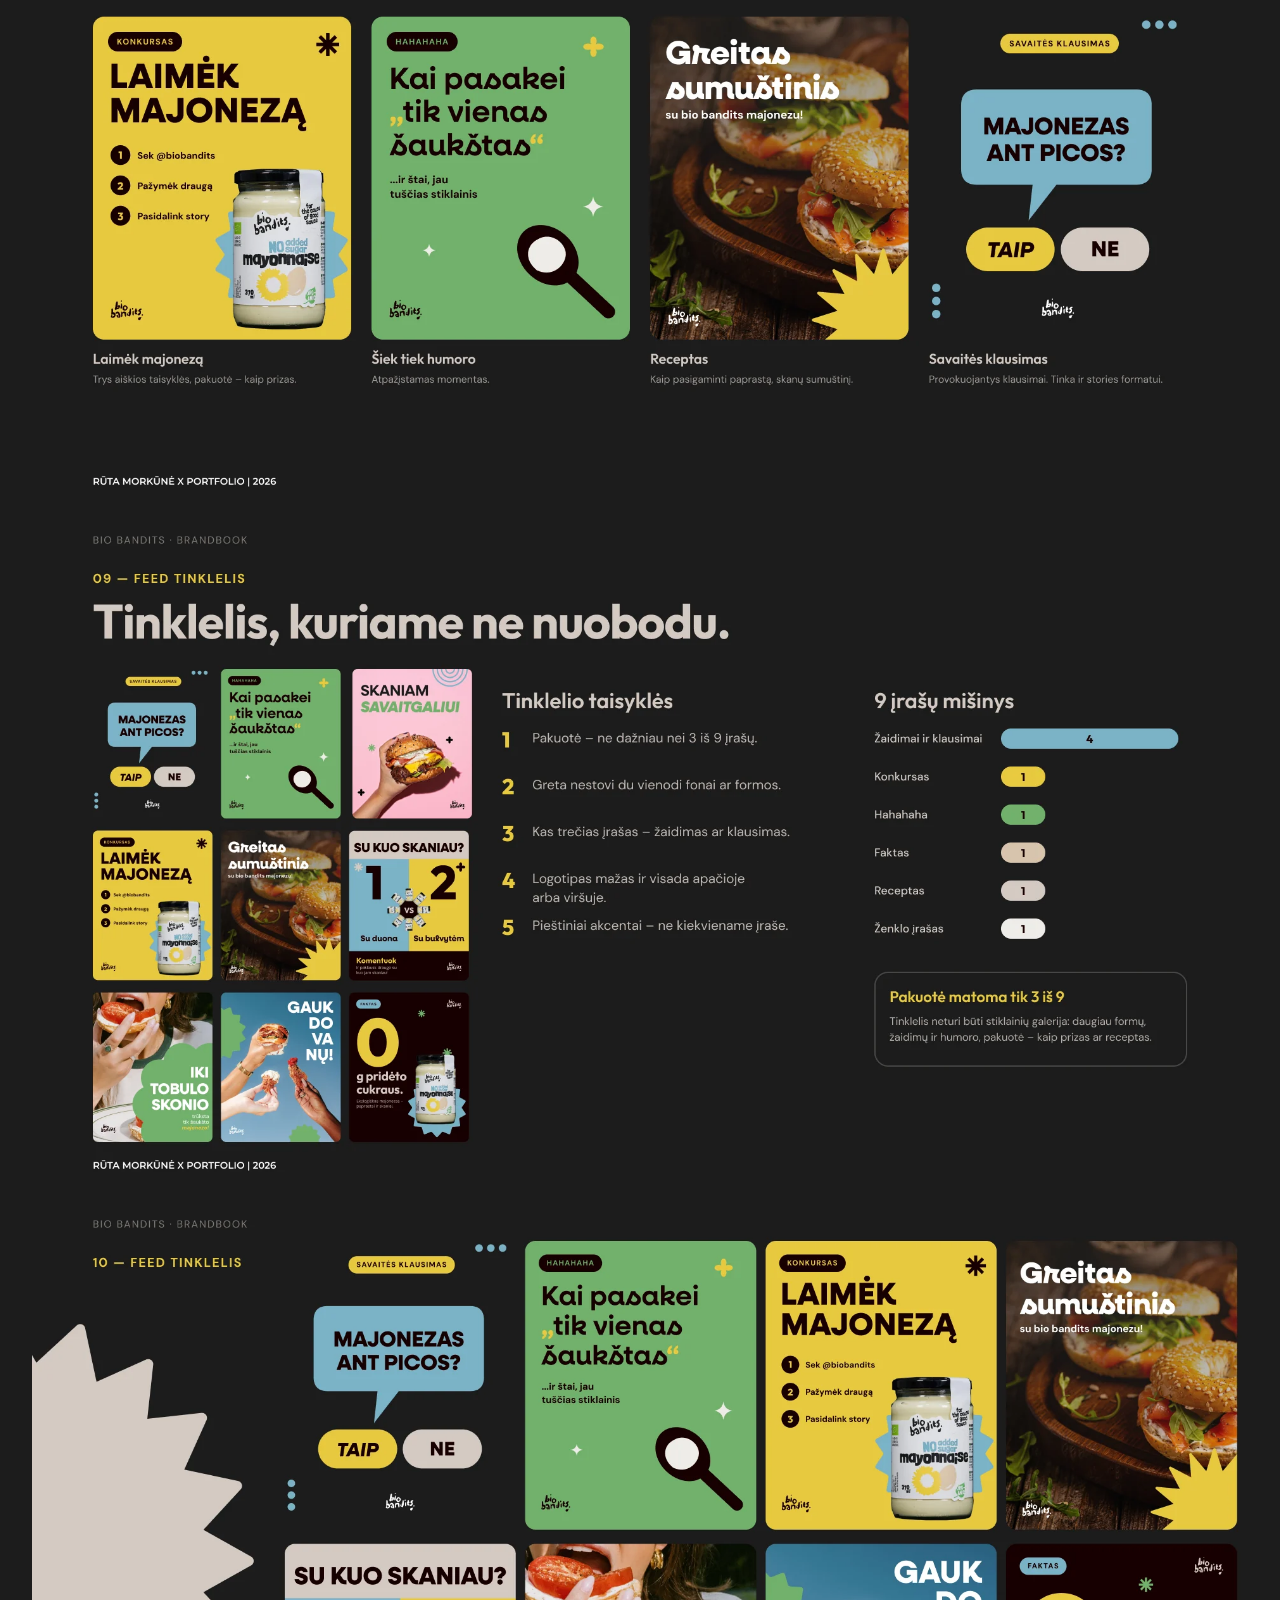
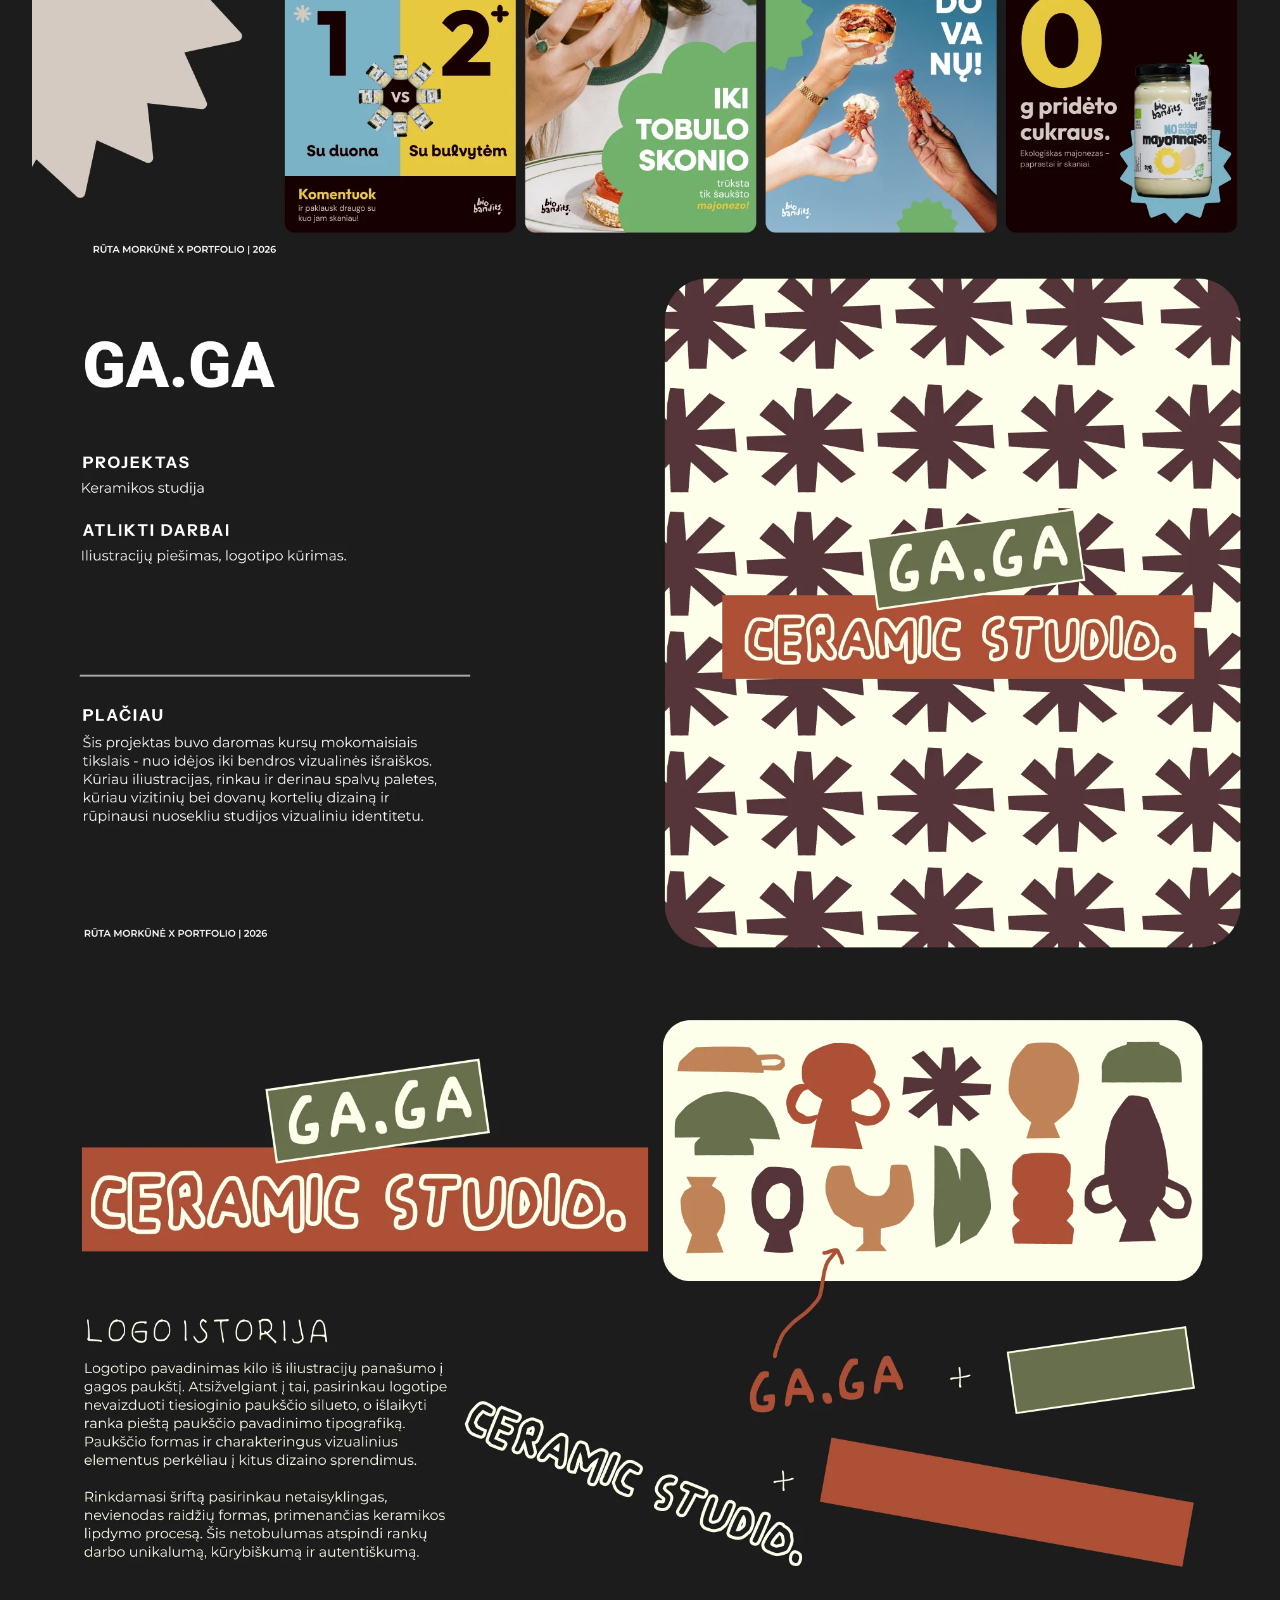
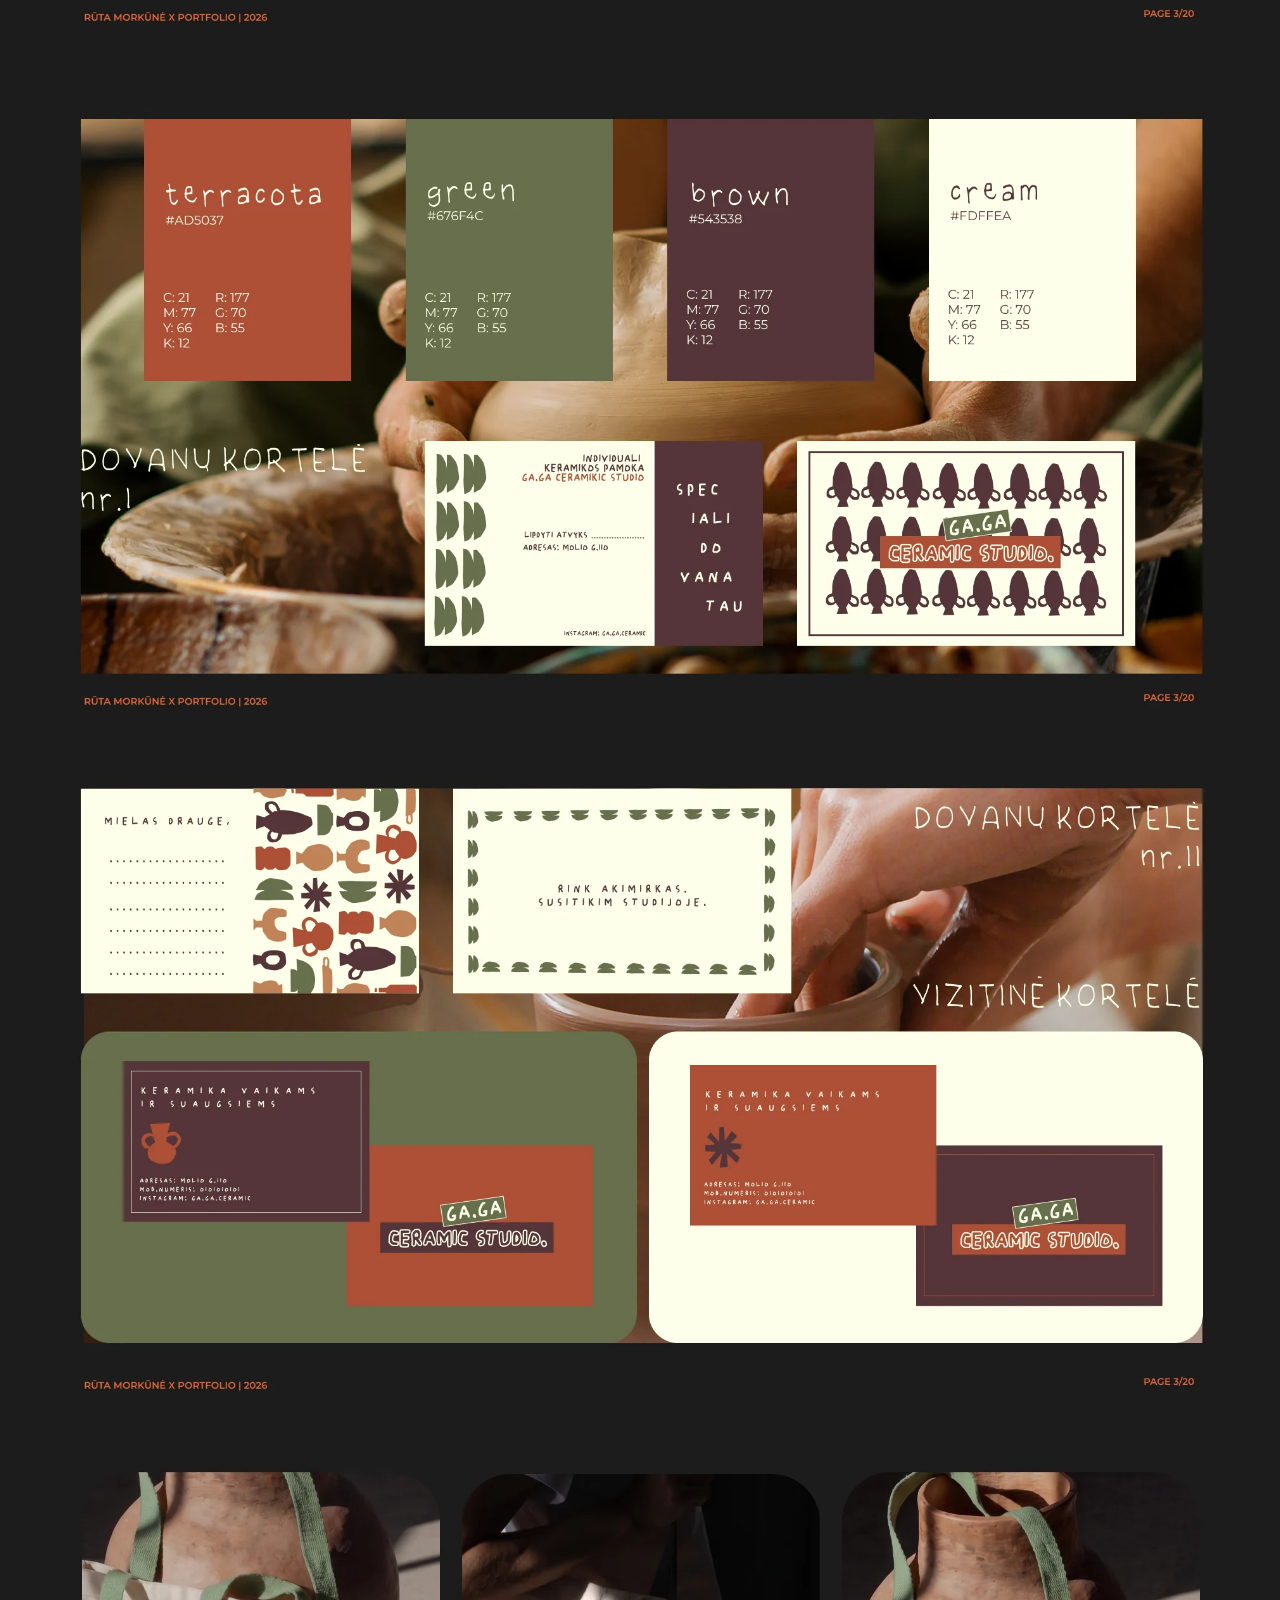
==== commit 400cee97: "Fix back-to-top button rendering unstyled after deploy GitHub Pages caches CSS/JS for 10 minutes, so" ====
--- a/index.html
+++ b/index.html
@@ -12,7 +12,7 @@
   <link rel="preconnect" href="https://fonts.googleapis.com">
   <link rel="preconnect" href="https://fonts.gstatic.com" crossorigin>
   <link rel="stylesheet" href="https://fonts.googleapis.com/css2?family=Instrument+Sans:wght@700&family=Montserrat:wght@400;500;600;700&family=Roboto:wght@900&display=swap">
-  <link rel="stylesheet" href="assets/site.css">
+  <link rel="stylesheet" href="assets/site.css?v=ed24ba5f">
 </head>
 <body>
   <header class="bar">
@@ -164,8 +164,9 @@
     <span>© 2026 Rūta Morkūnė</span>
   </footer>
   <a class="to-top" href="#top" aria-label="Į viršų">
-    <svg viewBox="0 0 24 24" aria-hidden="true"><path d="M12 19V5M5 12l7-7 7 7"/></svg>
+    <svg class="to-top-ring" viewBox="0 0 56 56" width="56" height="56" aria-hidden="true"><circle cx="28" cy="28" r="26.5" pathLength="1"/></svg>
+    <svg class="to-top-arrow" viewBox="0 0 24 24" width="22" height="22" fill="none" stroke="currentColor" stroke-width="2.2" stroke-linecap="round" stroke-linejoin="round" aria-hidden="true"><path d="M12 19V5M5 12l7-7 7 7"/></svg>
   </a>
-  <script src="assets/site.js" defer></script>
+  <script src="assets/site.js?v=5a0253dc" defer></script>
 </body>
 </html>
--- a/assets/site.css
+++ b/assets/site.css
@@ -35,7 +35,8 @@
   letter-spacing: 0.04em;
   text-transform: uppercase;
 }
-footer.bar { color: var(--muted); font-weight: 500; font-size: 13px; padding: 40px 0 48px; }
+/* Bottom padding keeps the fixed back-to-top button clear of the footer text. */
+footer.bar { color: var(--muted); font-weight: 500; font-size: 13px; padding: 40px 0 96px; }
 footer.bar a { color: var(--ink); text-transform: none; }
 
 .deck {
@@ -194,24 +195,45 @@
 }
 
 .to-top {
+  --p: 0;
   position: fixed;
-  right: max(16px, env(safe-area-inset-right));
-  bottom: max(16px, env(safe-area-inset-bottom));
+  right: max(20px, env(safe-area-inset-right));
+  bottom: max(20px, env(safe-area-inset-bottom));
   z-index: 10;
   display: grid;
   place-items: center;
-  width: 52px;
-  height: 52px;
+  width: 56px;
+  height: 56px;
   border-radius: 50%;
-  background: var(--orange);
-  color: #000;
-  box-shadow: 0 6px 20px rgb(0 0 0 / 0.35);
-  transition: opacity 0.3s ease, translate 0.3s ease, scale 0.2s ease;
-}
-.to-top:hover { scale: 1.08; text-decoration: none; }
-.to-top:focus-visible { outline: 2px solid var(--ink); outline-offset: 3px; }
-.to-top svg { width: 24px; height: 24px; fill: none; stroke: currentColor; stroke-width: 2.4; stroke-linecap: round; stroke-linejoin: round; }
-.js .to-top:not(.is-shown) { opacity: 0; translate: 0 12px; pointer-events: none; }
+  background: rgb(28 28 28 / 0.72);
+  -webkit-backdrop-filter: blur(12px) saturate(1.4);
+  backdrop-filter: blur(12px) saturate(1.4);
+  color: var(--ink);
+  box-shadow: 0 8px 24px rgb(0 0 0 / 0.35), inset 0 0 0 1px rgb(255 255 255 / 0.08);
+  transition: opacity 0.35s ease, translate 0.35s cubic-bezier(0.2, 0.9, 0.3, 1.2), background-color 0.25s ease, color 0.25s ease;
+}
+.to-top > svg { grid-area: 1 / 1; }
+.to-top-ring {
+  rotate: -90deg;
+  fill: none;
+  stroke: var(--orange);
+  stroke-width: 2.5;
+  stroke-linecap: round;
+  stroke-dasharray: 1;
+  stroke-dashoffset: calc(1 - var(--p));
+}
+.to-top-arrow { transition: translate 0.25s ease; }
+.to-top:hover { background: var(--orange); color: #000; text-decoration: none; }
+.to-top:hover .to-top-arrow { translate: 0 -2px; }
+.to-top:hover .to-top-ring { stroke: #000; }
+.to-top:focus-visible { outline: 2px solid var(--orange); outline-offset: 4px; }
+.js .to-top:not(.is-shown) { opacity: 0; translate: 0 16px; pointer-events: none; }
+
+@media (max-width: 600px) {
+  .to-top { width: 48px; height: 48px; }
+  .to-top-ring { width: 48px; height: 48px; }
+  .to-top-arrow { width: 20px; height: 20px; }
+}
 
 /* Slides ease in as they scroll into view; JS adds .js so no-JS visitors see everything. */
 .js .slide { opacity: 0; translate: 0 24px; transition: opacity 0.7s ease, translate 0.7s ease; }
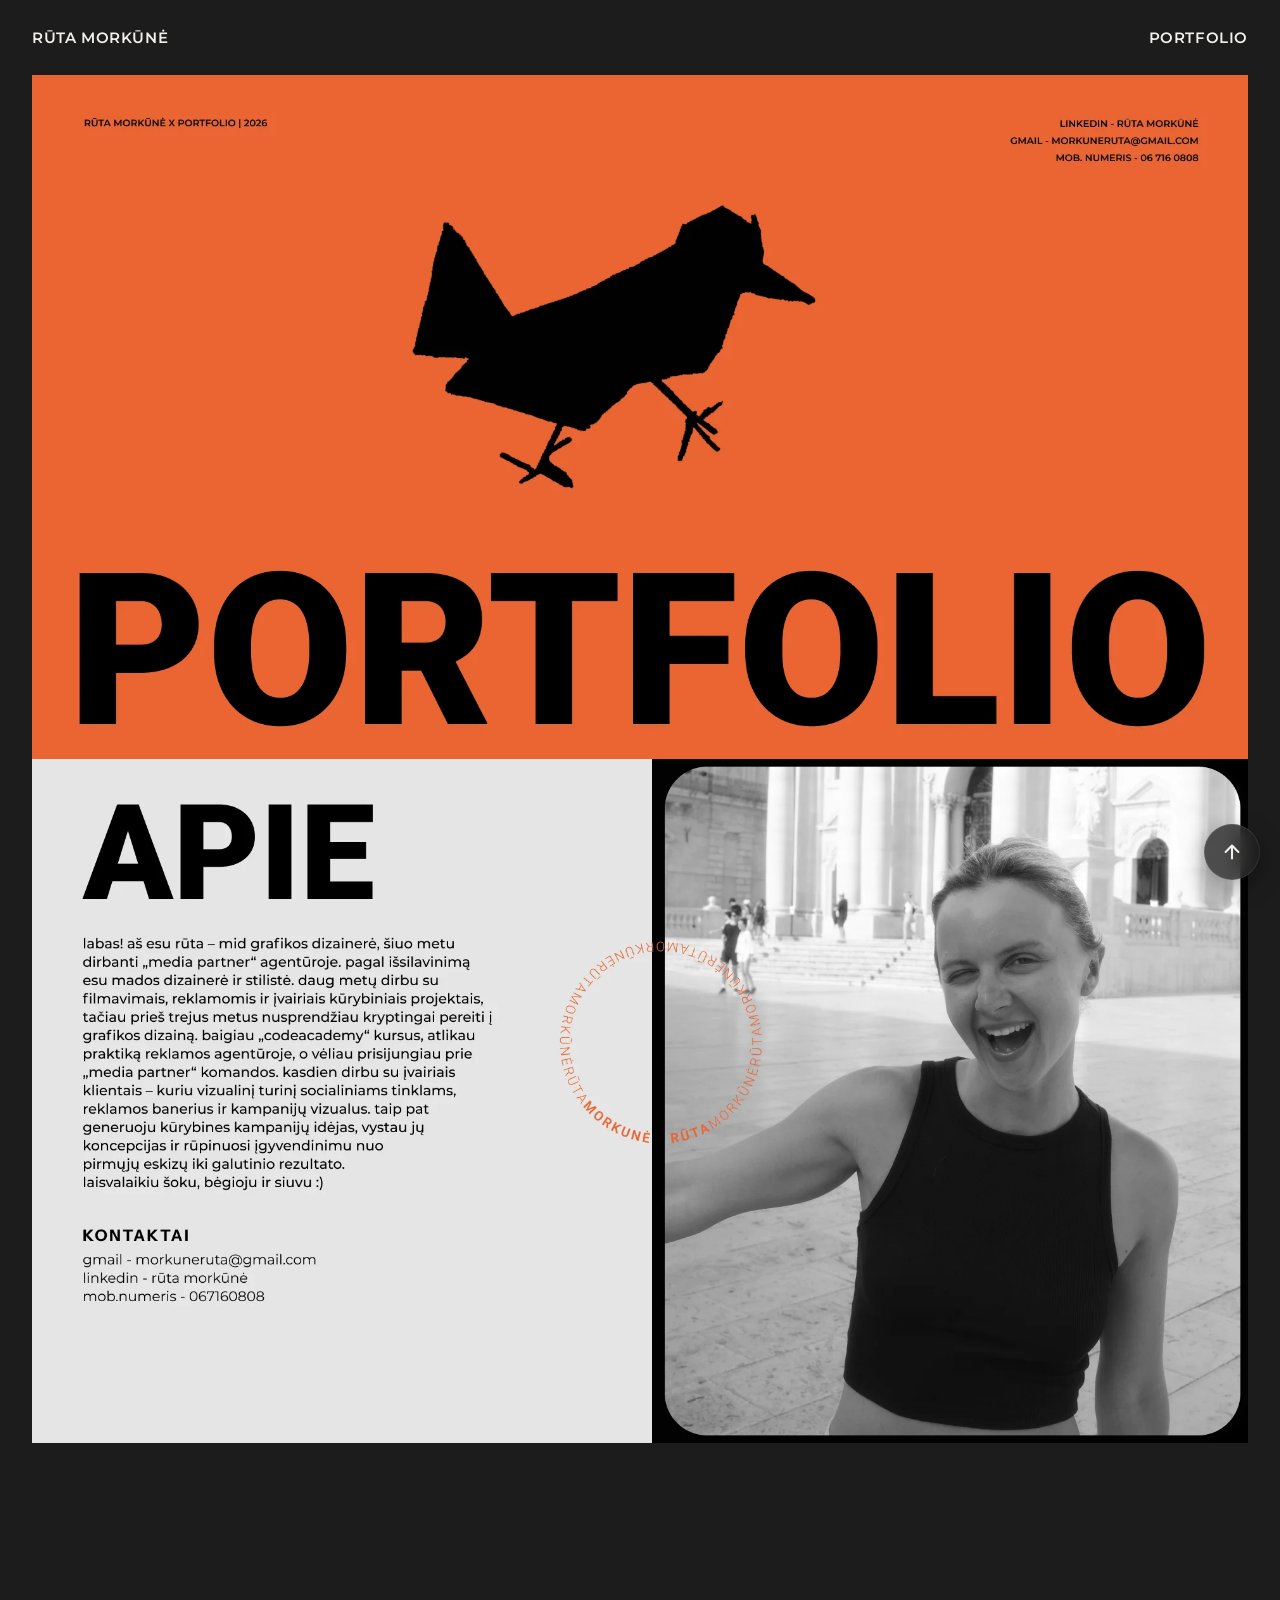
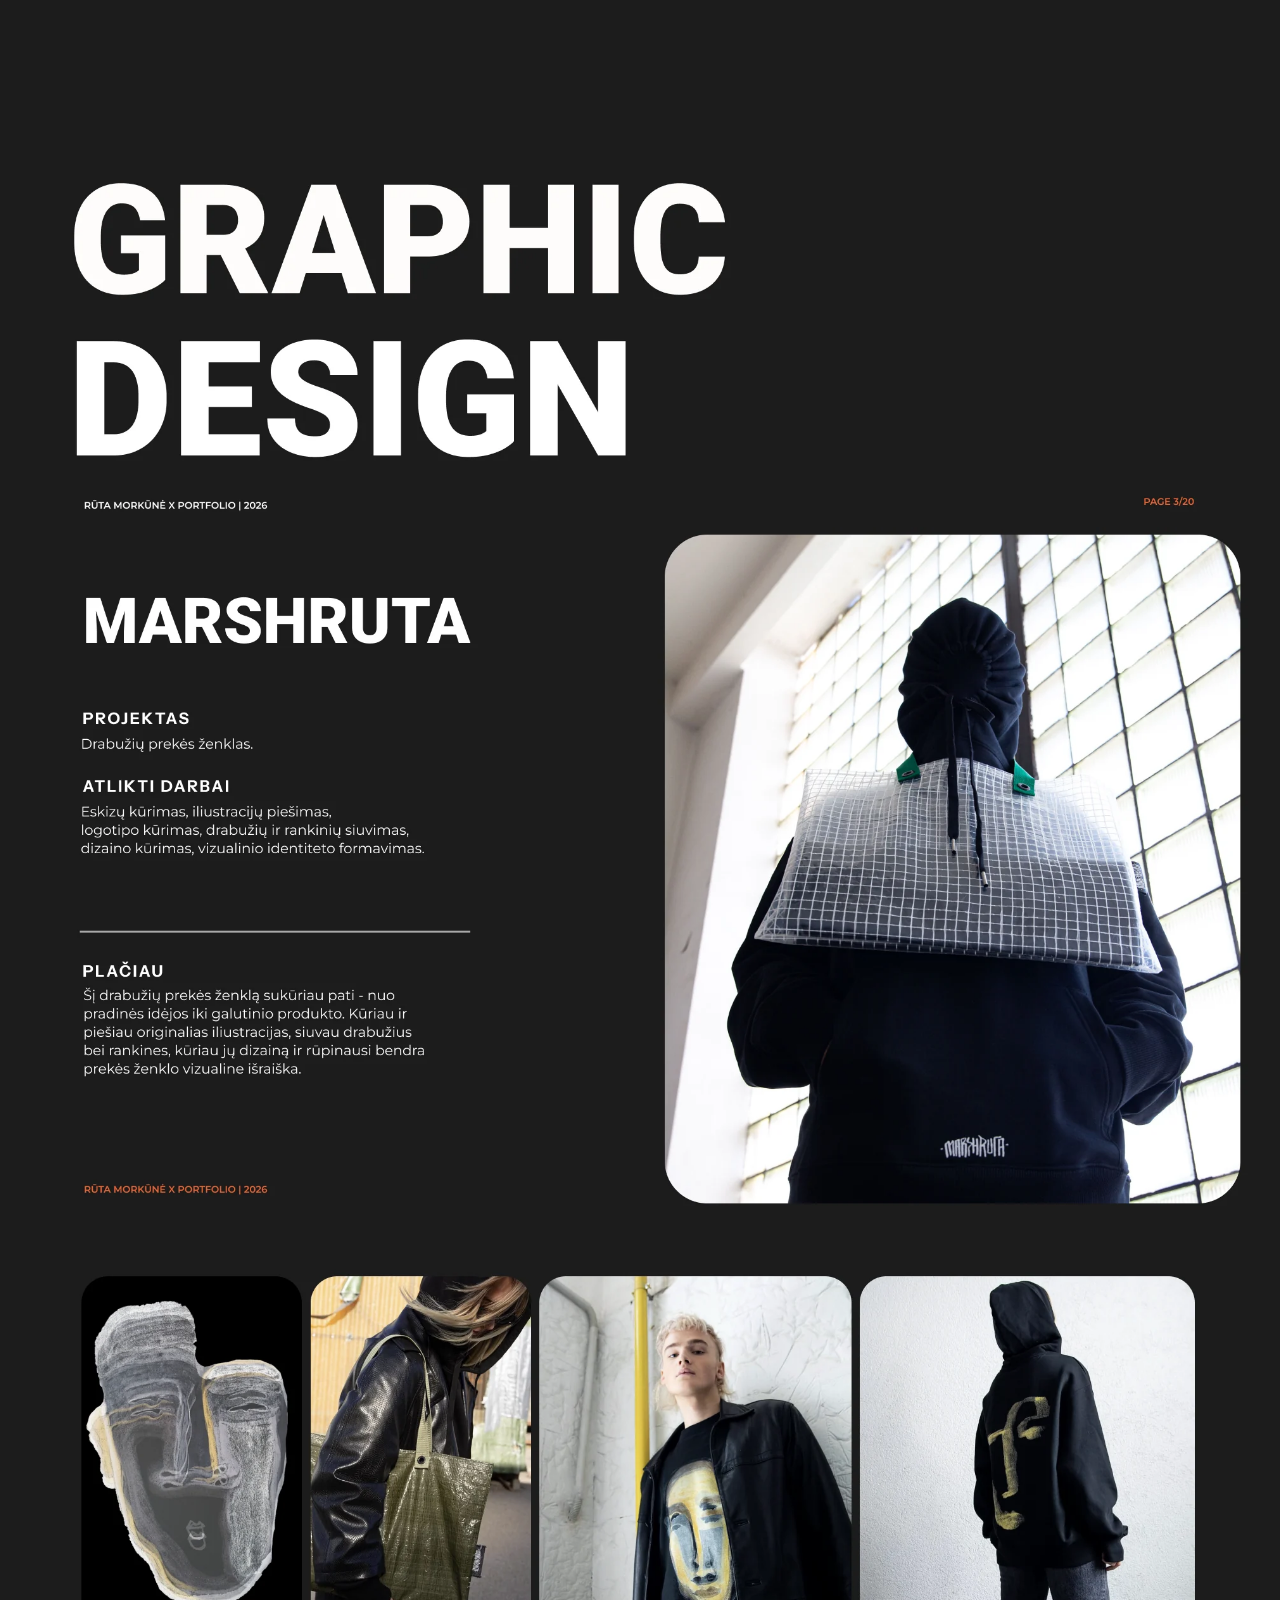
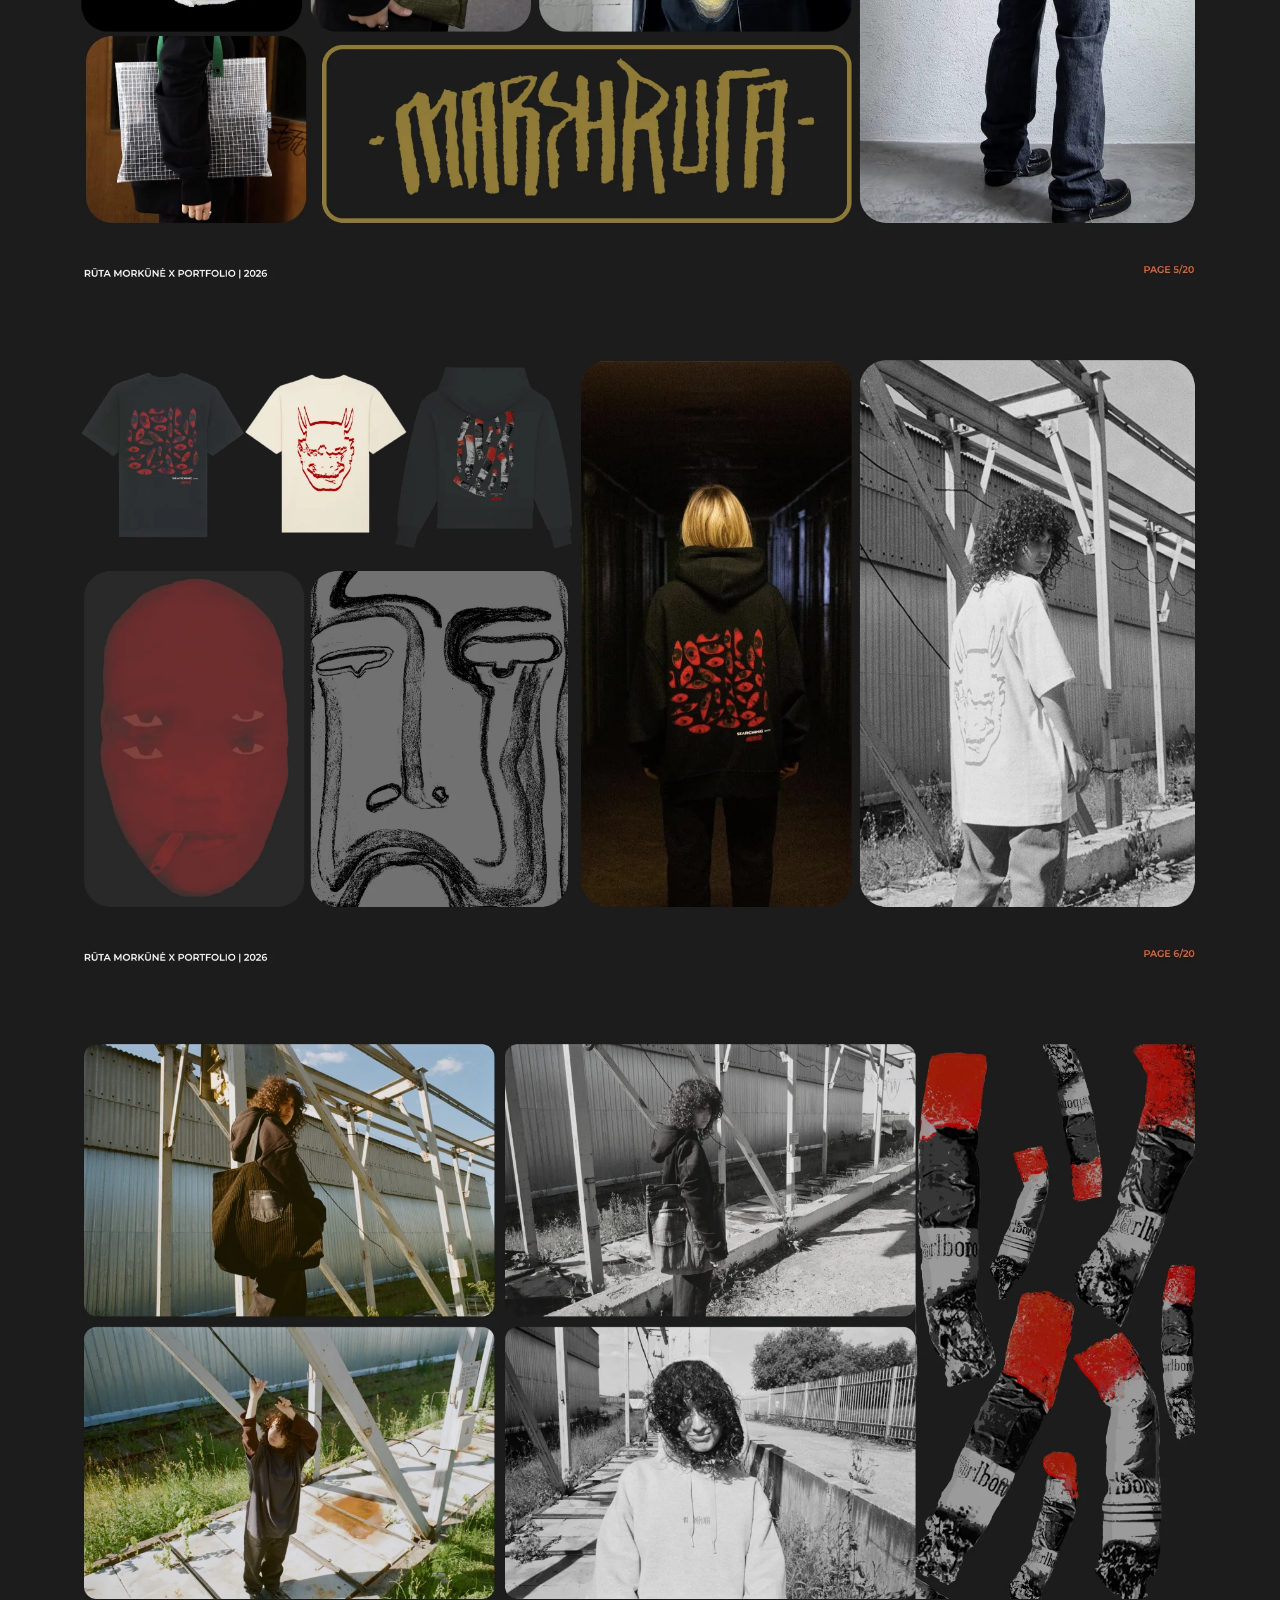
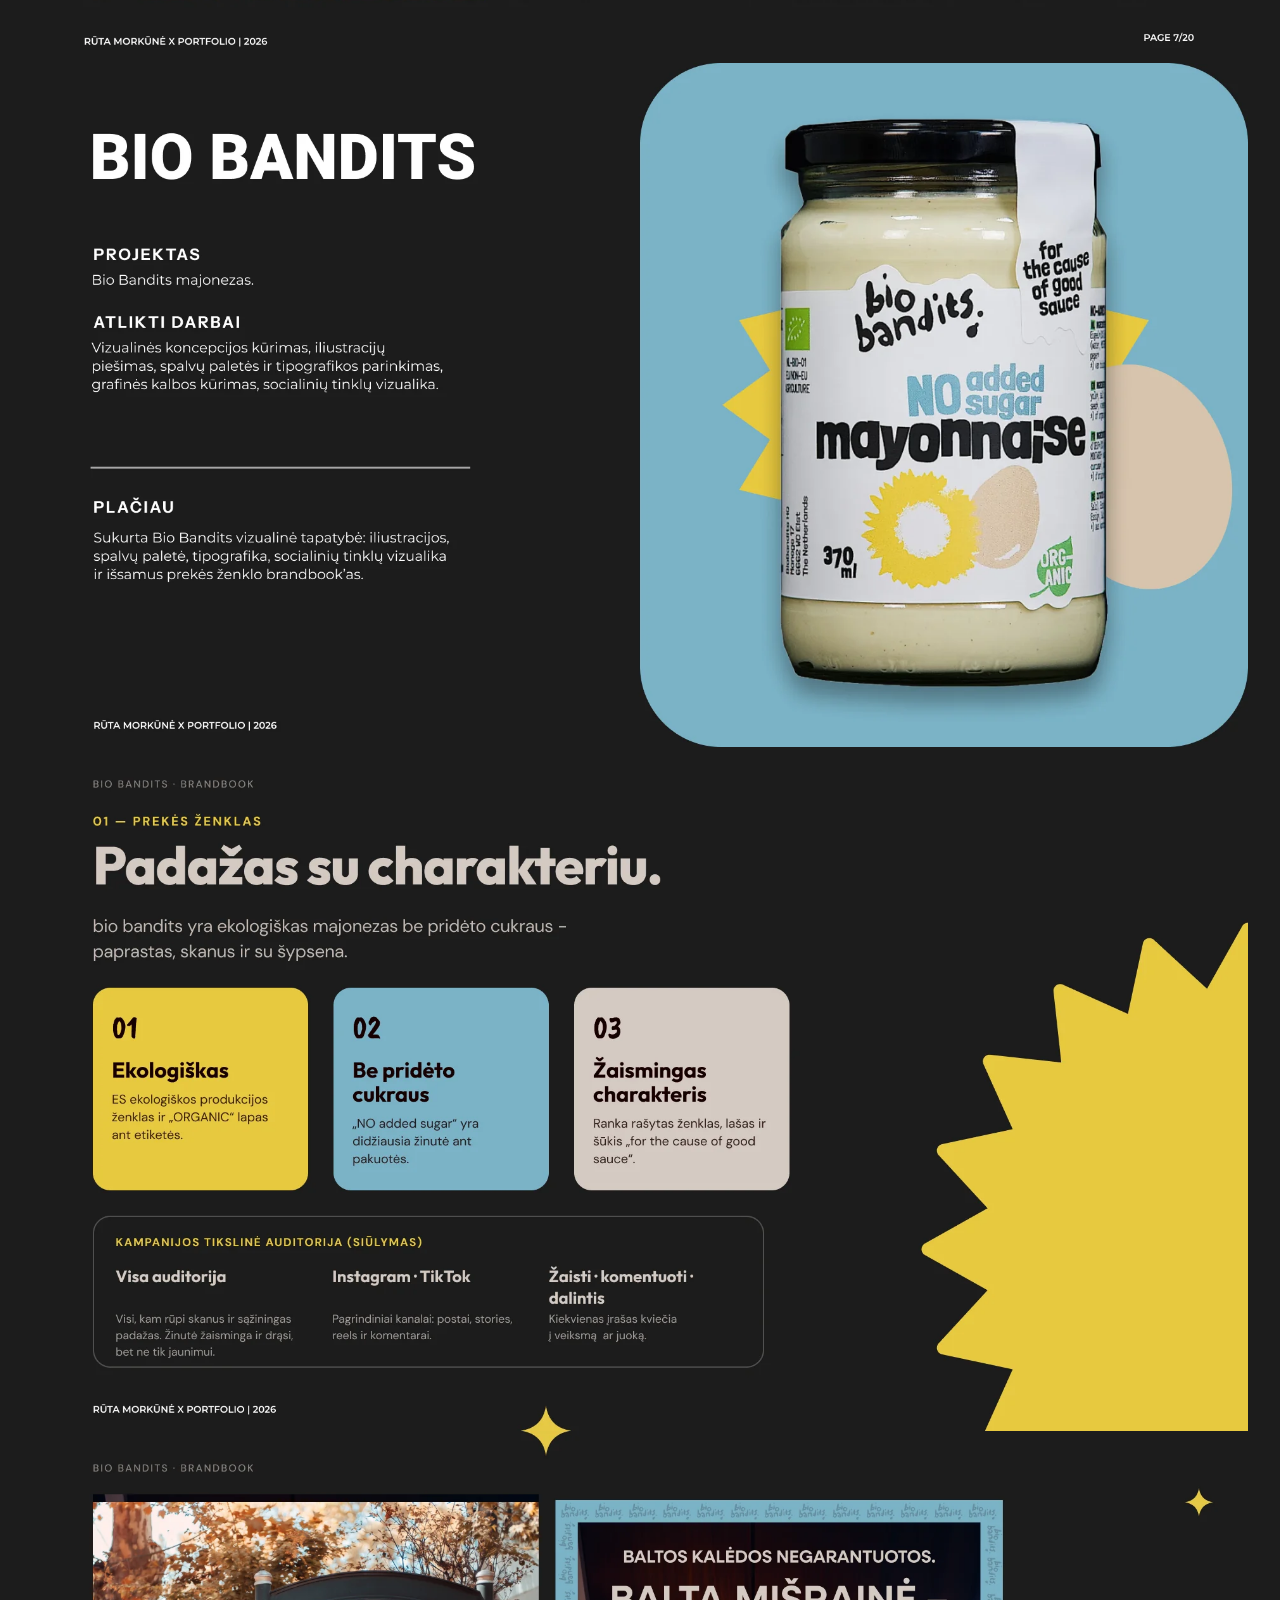
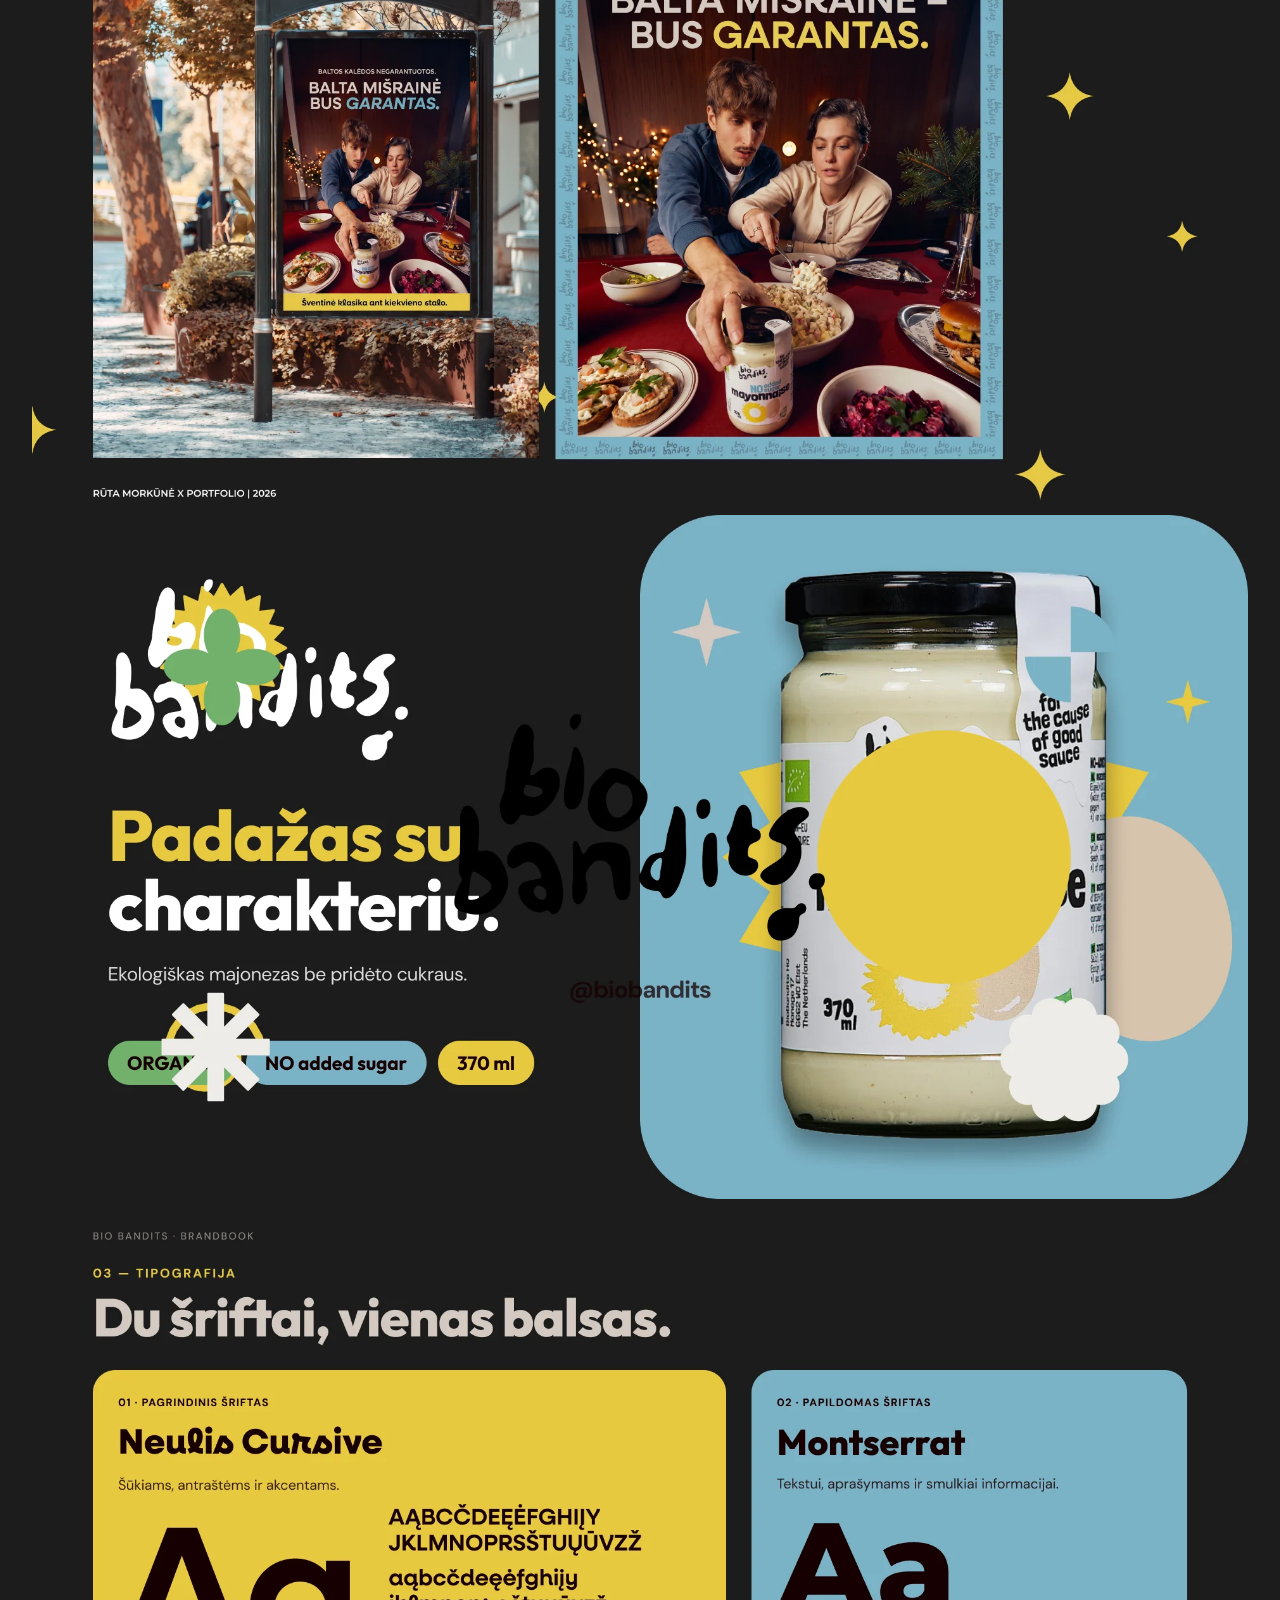
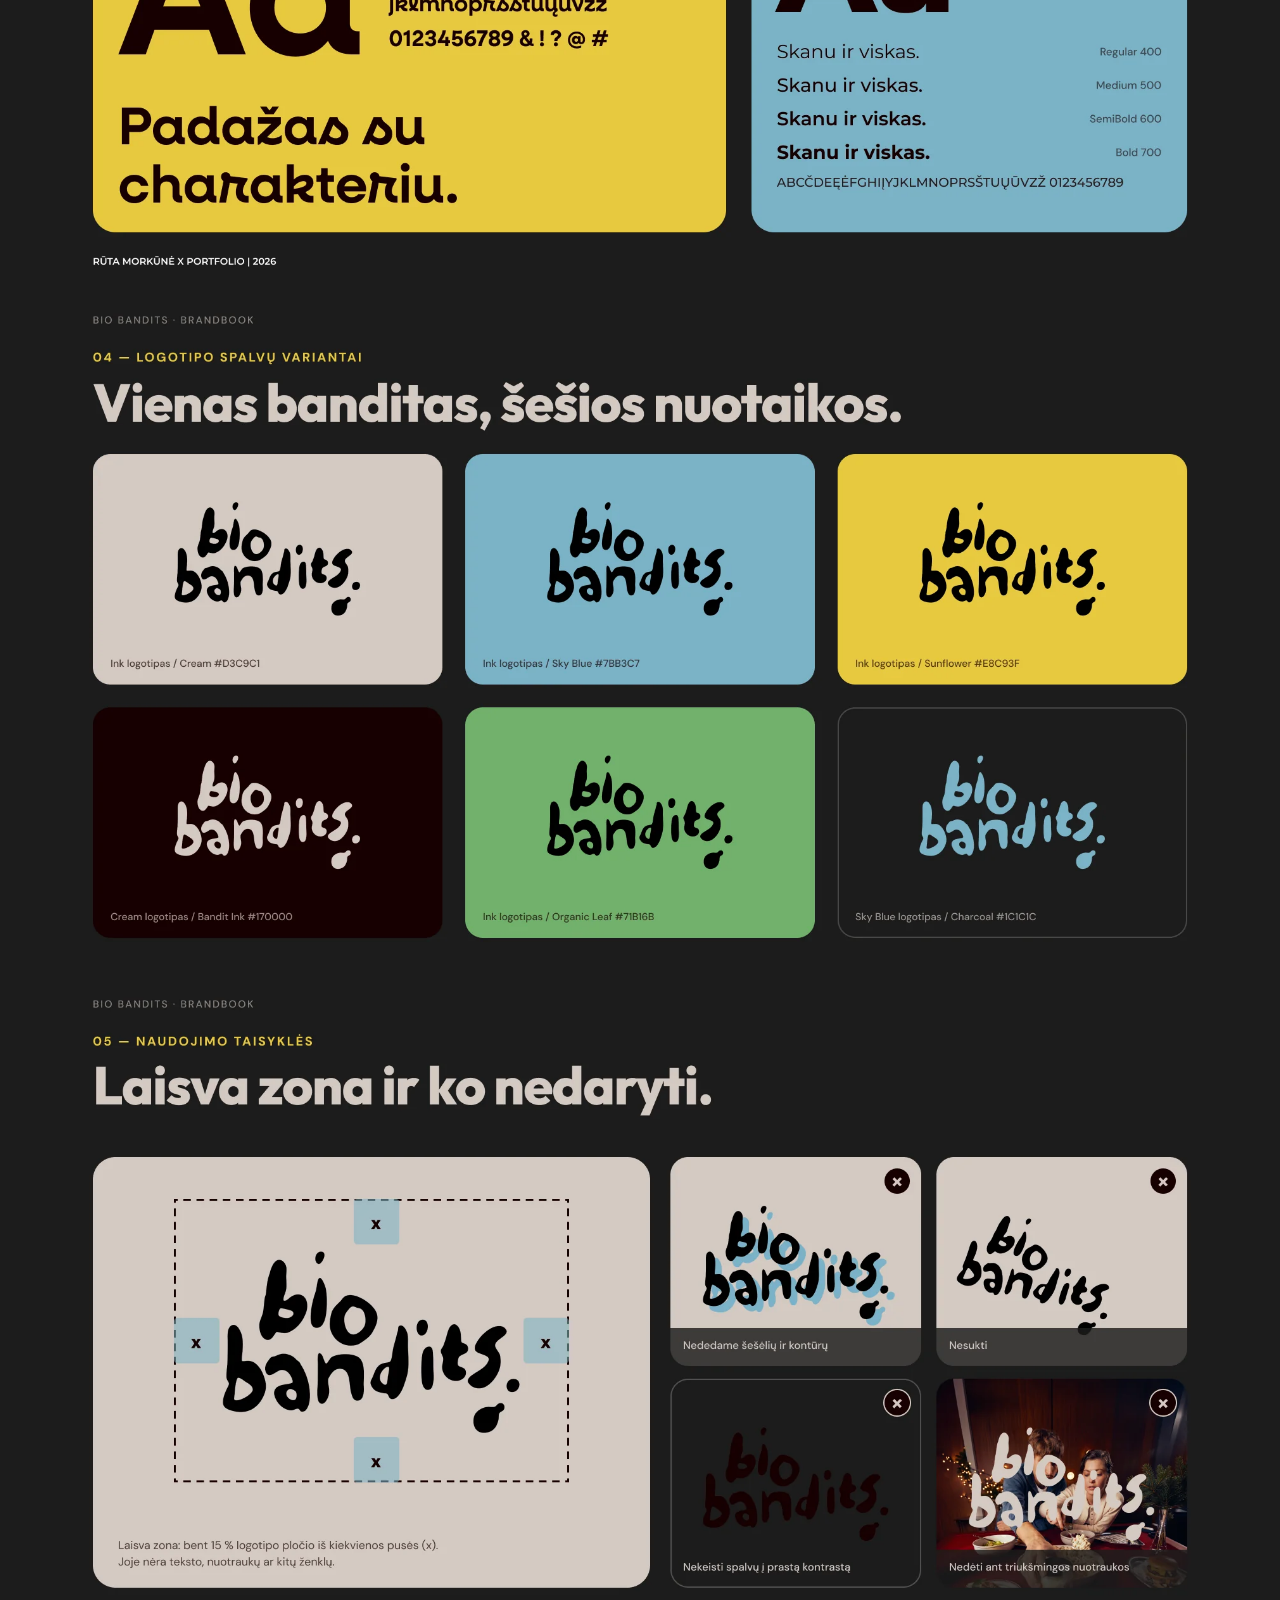
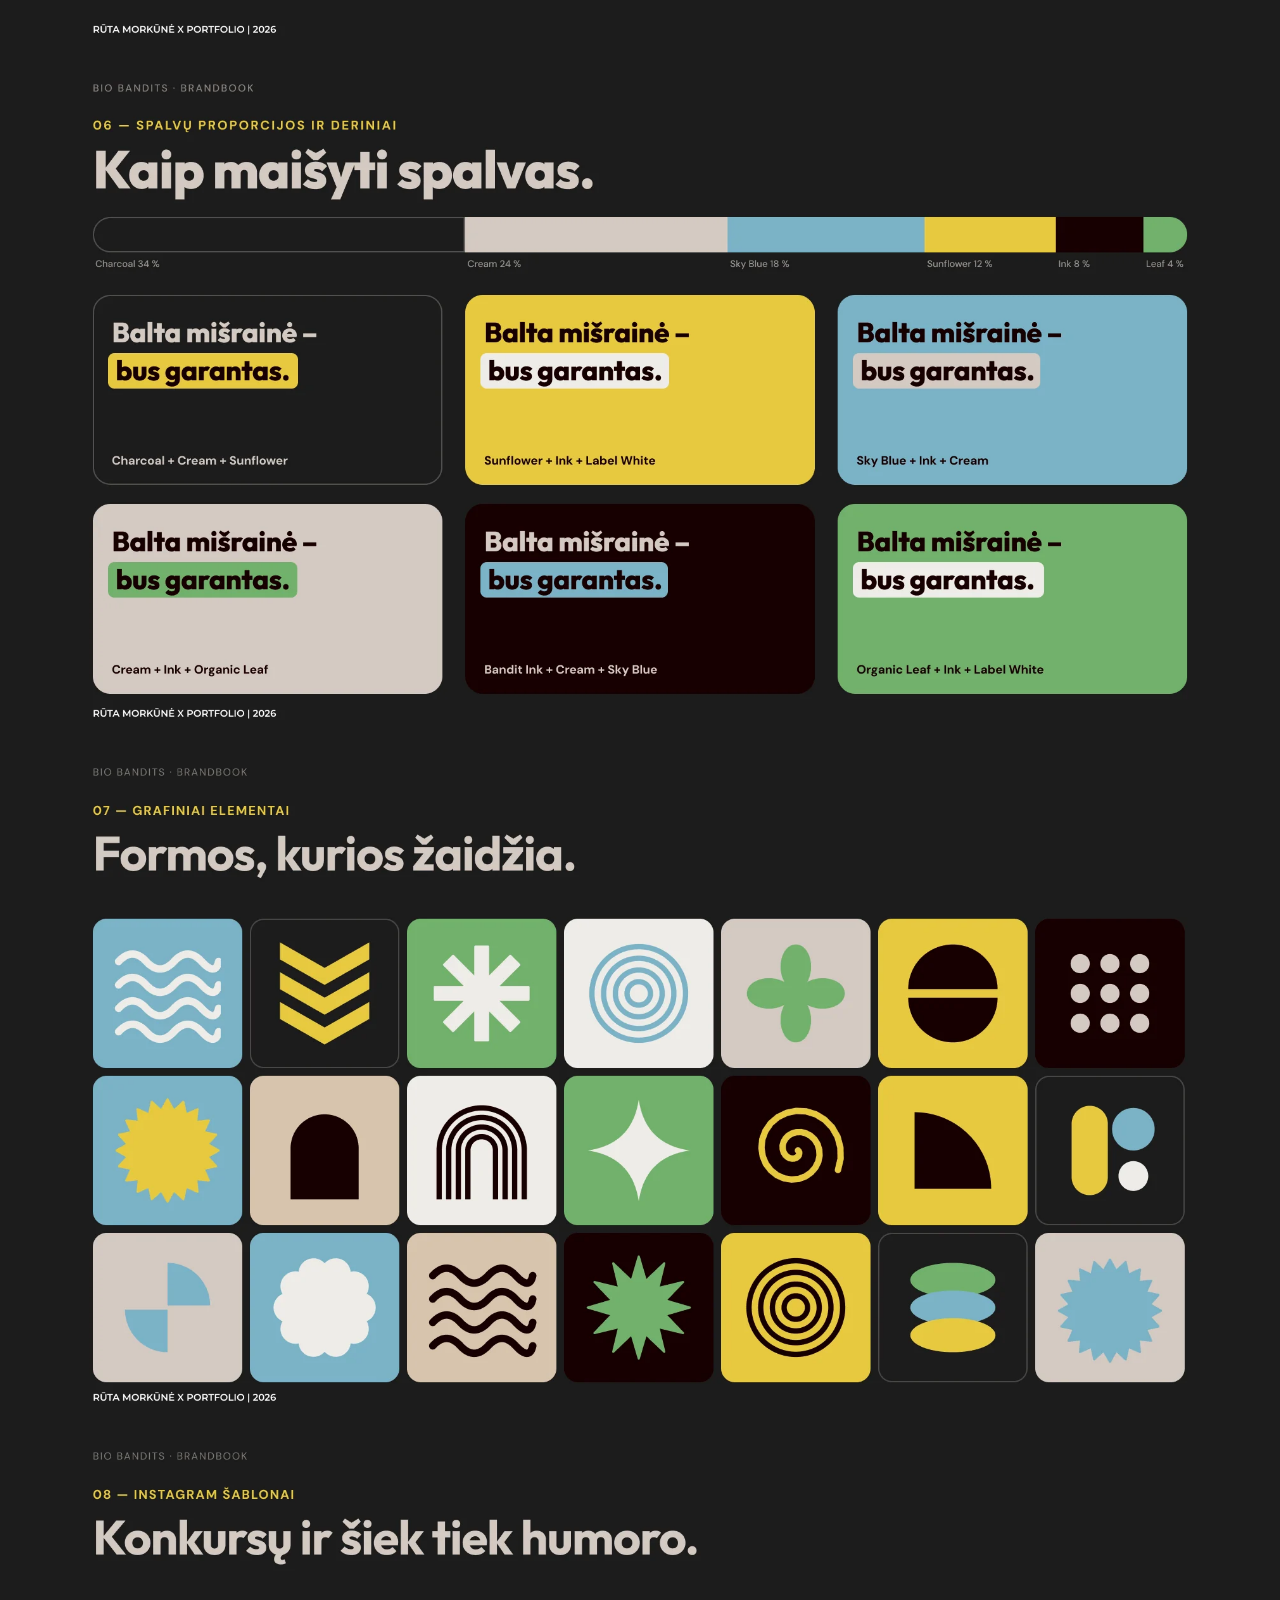
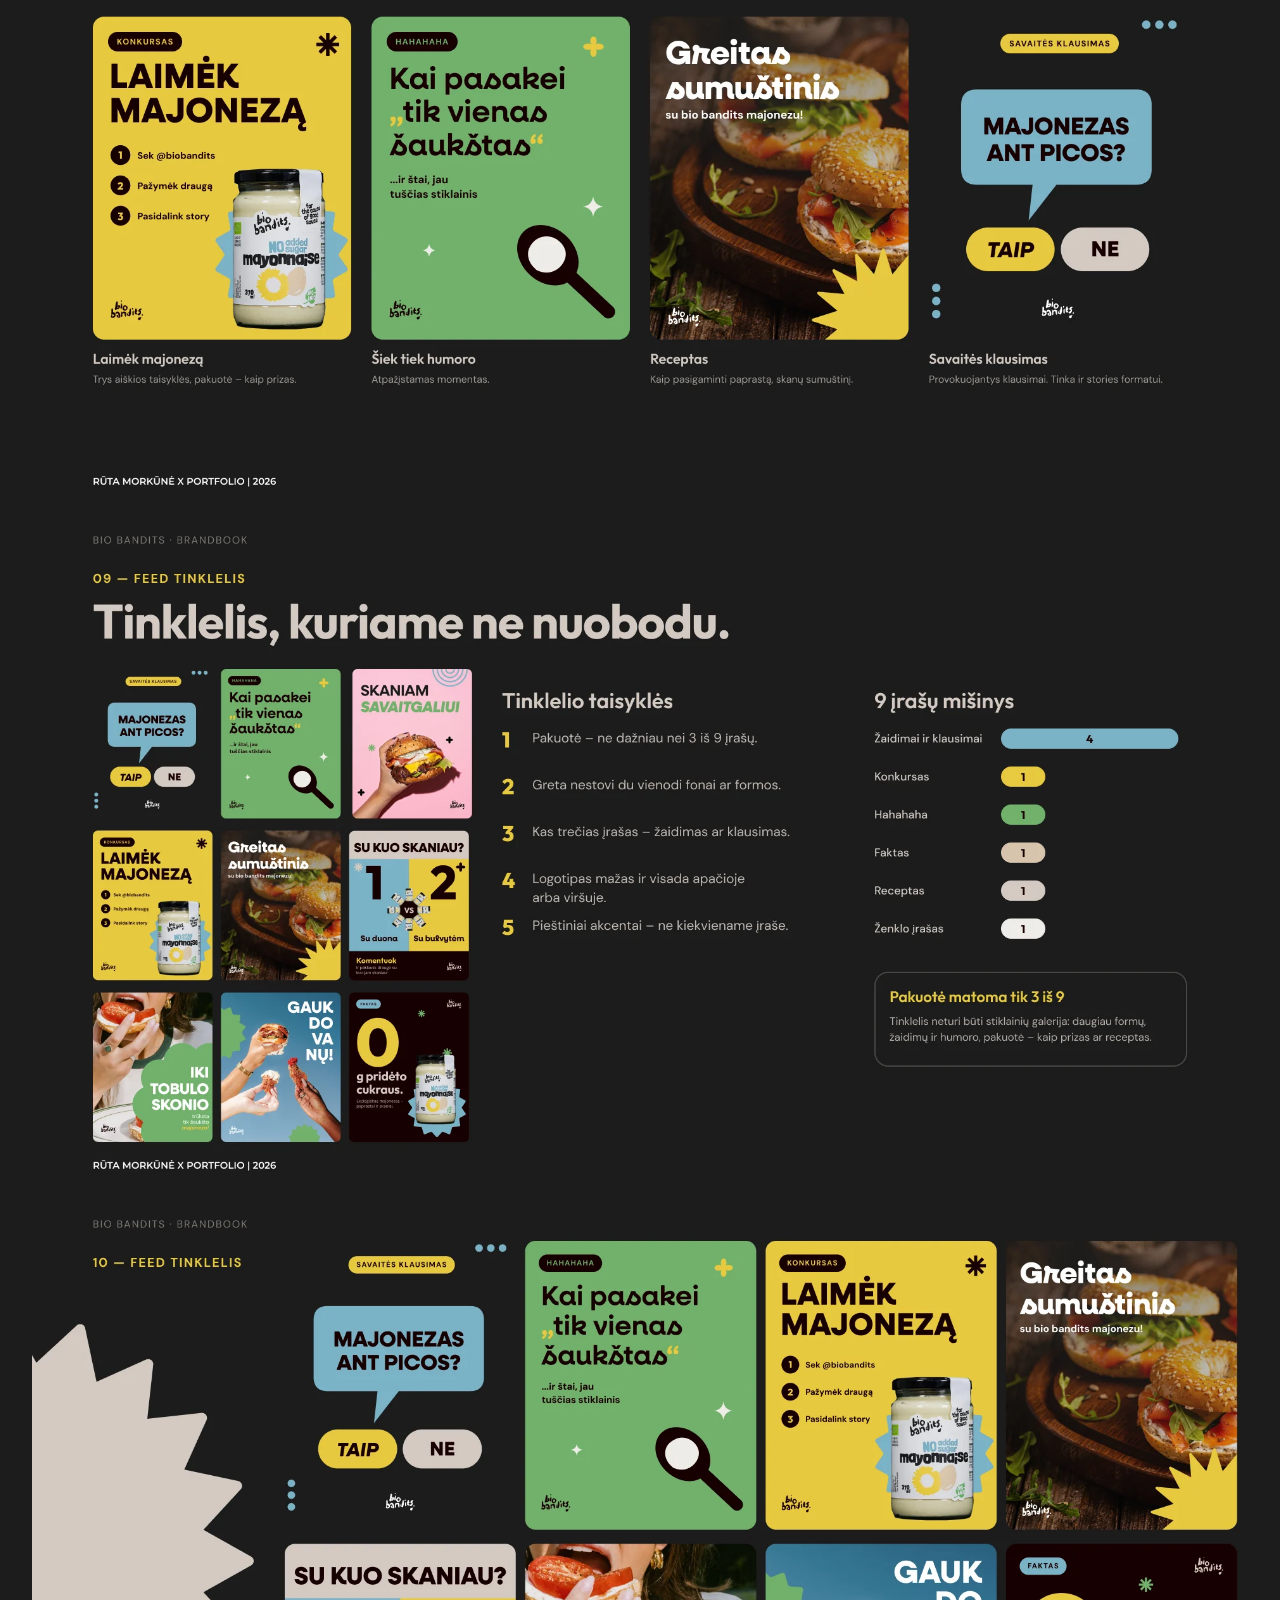
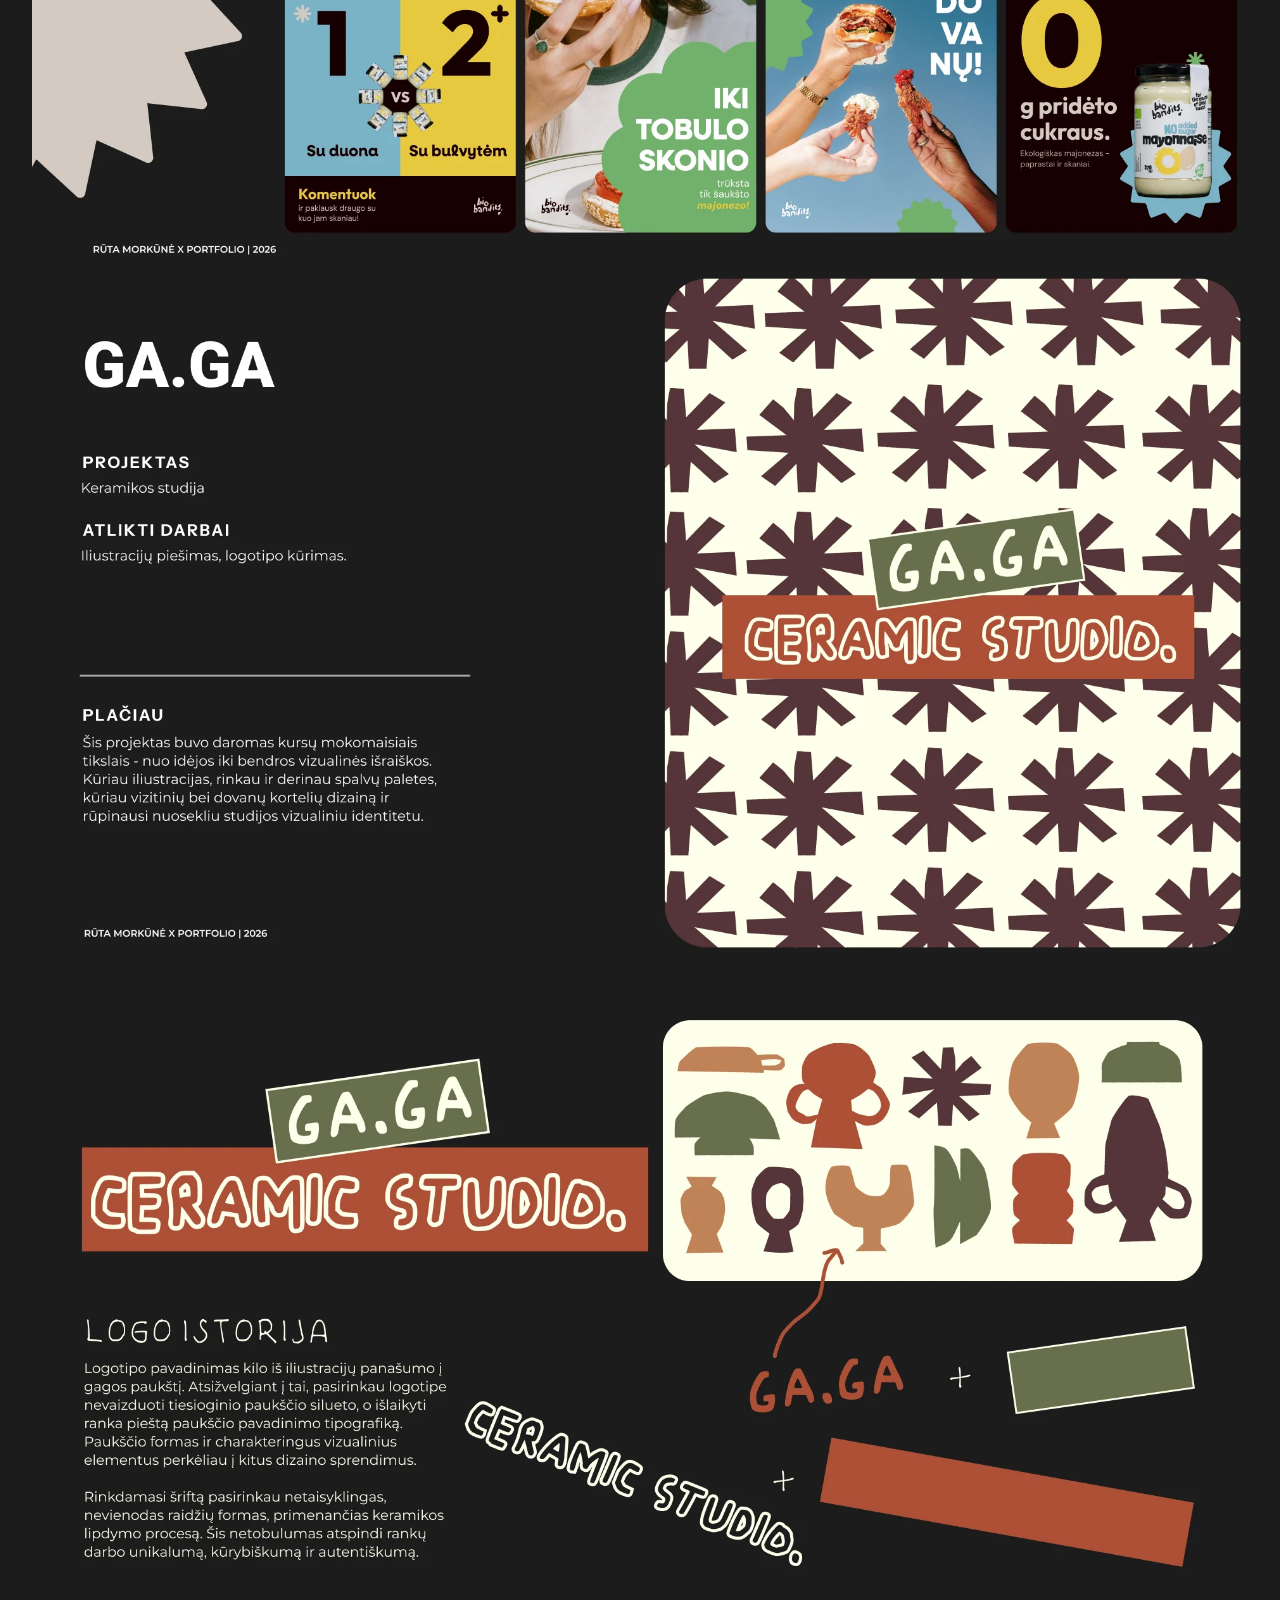
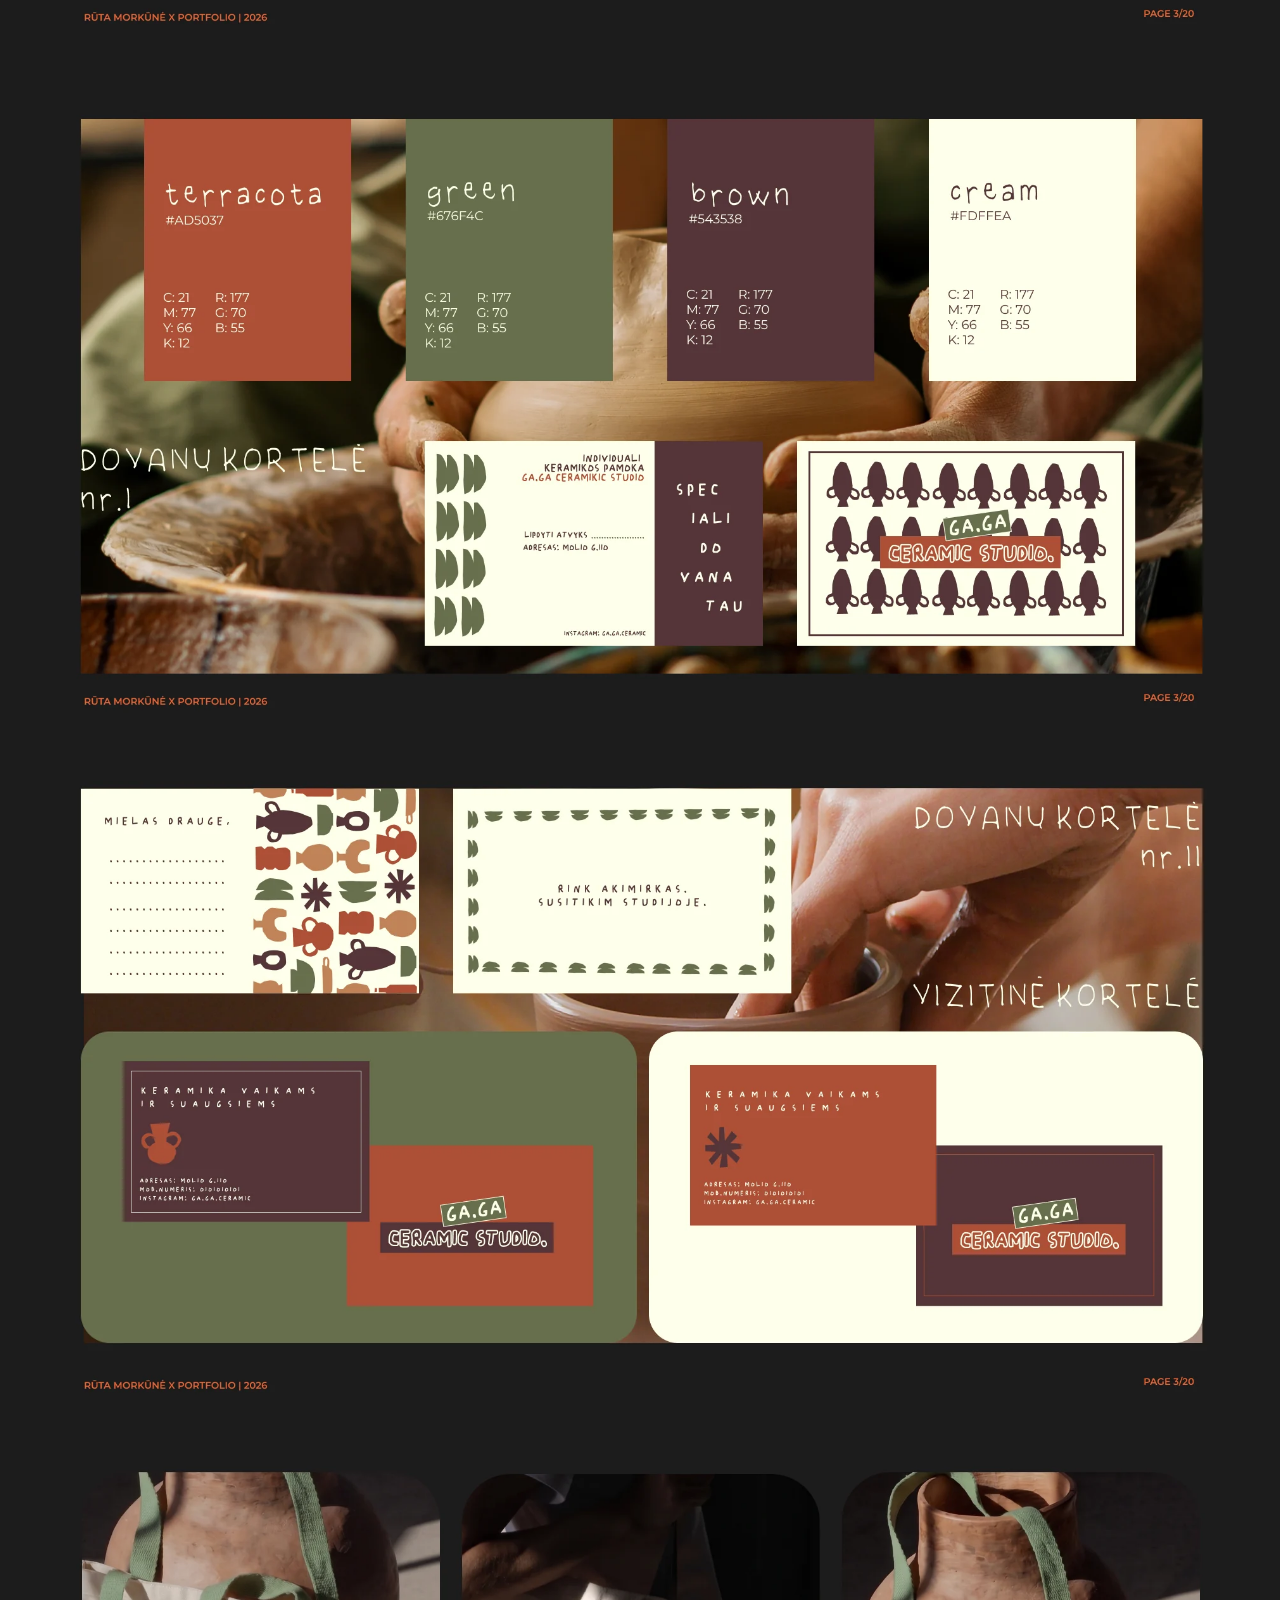
==== commit 5ffc449a: "Rebuild site from the updated Figma portfolio All 36 slides are re-exported from the new frames (39:" ====
--- a/index.html
+++ b/index.html
@@ -11,8 +11,8 @@
   <link rel="icon" href="assets/favicon.svg" type="image/svg+xml">
   <link rel="preconnect" href="https://fonts.googleapis.com">
   <link rel="preconnect" href="https://fonts.gstatic.com" crossorigin>
-  <link rel="stylesheet" href="https://fonts.googleapis.com/css2?family=Instrument+Sans:wght@700&family=Montserrat:wght@400;500;600;700&family=Roboto:wght@900&display=swap">
-  <link rel="stylesheet" href="assets/site.css?v=ed24ba5f">
+  <link rel="stylesheet" href="https://fonts.googleapis.com/css2?family=Montserrat:wght@500;600&display=swap">
+  <link rel="stylesheet" href="assets/site.css?v=4343f1a8">
 </head>
 <body>
   <header class="bar">
@@ -20,38 +20,14 @@
     <a href="mailto:morkuneruta@gmail.com">Portfolio</a>
   </header>
   <main id="top" class="deck">
-    <section class="slide cover" id="s01" aria-label="Portfolio">
-      <div class="canvas">
-        <p class="cover-meta">Rūta Morkūnė x portfolio | 2026</p>
-        <address class="cover-contact">
-          <span>LinkedIn - Rūta Morkūnė</span>
-          <a href="mailto:morkuneruta@gmail.com">Gmail - morkuneruta@gmail.com</a>
-          <a href="tel:+37067160808">Mob. numeris - 06 716 0808</a>
-        </address>
-        <img class="cover-bird" src="assets/img/bird.webp" width="1024" height="727" alt="" fetchpriority="high">
-        <h1 class="cover-title">Portfolio</h1>
-      </div>
-    </section>
-    <section class="slide about" id="s02" aria-labelledby="apie">
-      <div class="canvas">
-        <h2 class="about-title" id="apie">Apie</h2>
-        <p class="about-text">Labas! aš esu Rūta - grafikos dizainerė, šiuo metu dirbanti „media partner“ agentūroje. pagal išsilavinimą esu mados dizainerė ir stilistė. daug metų dirbu su filmavimais, reklamomis ir įvairiais kūrybiniais projektais, tačiau prieš dvejus metus nusprendžiau kryptingai pereiti į grafikos dizainą. baigiau „codeacademy“ kursus, atlikau praktiką reklamos agentūroje, o vėliau prisijungiau prie „media partner“ komandos. kasdien dirbu su skirtingais klientais - kuriu vizualus ir maketus įvairiems komunikacijos kanalams, taip pat prisidedu prie kampanijų ir banerių kūrimo. laisvalaikiu šoku, bėgioju ir siuvu :)</p>
-        <hr class="about-rule">
-        <h3 class="about-contacts-title">Kontaktai</h3>
-        <address class="about-contacts">
-          <a href="mailto:morkuneruta@gmail.com">gmail - morkuneruta@gmail.com</a>
-          <span>linkedin - rūta morkūnė</span>
-          <a href="tel:+37067160808">mob.numeris - 067160808</a>
-        </address>
-        <div class="about-photo">
-          <img src="assets/img/about-photo.webp" width="933" height="1080" alt="Rūta Morkūnė" loading="lazy" decoding="async">
-          <svg class="about-ring" viewBox="0 0 304 304" aria-hidden="true">
-            <path id="ring-path" fill="none" d="M152 302A150 150 0 1 0 152 2A150 150 0 1 0 152 302"/>
-            <text><textPath href="#ring-path" startOffset="12" textLength="918" lengthAdjust="spacing"><tspan class="b">RŪTA</tspan>MORKŪNĖRŪTAMORKŪNĖRŪTAMORKŪNĖRŪTAMORKŪNĖRŪTA<tspan class="b">MORKUNĖ</tspan></textPath></text>
-          </svg>
-        </div>
-      </div>
-    </section>
+    <figure class="slide" id="s01">
+      <img class="slide-media" src="assets/slides/01.webp" srcset="assets/slides/01-960.webp 960w, assets/slides/01.webp 1920w" sizes="(min-width: 1664px) 1600px, (min-width: 900px) calc(100vw - 64px), calc(100vw - 32px)" width="1920" height="1080" loading="lazy" decoding="async" alt="Rūta Morkūnė – portfolio">
+    </figure>
+    <figure class="slide" id="s02">
+      <video class="slide-media" muted loop playsinline preload="none" poster="assets/slides/02.webp" aria-label="Apie – Rūta Morkūnė, grafikos dizainerė" width="1920" height="1080">
+        <source src="assets/video/02.mp4" type="video/mp4">
+      </video>
+    </figure>
     <figure class="slide" id="s03">
       <img class="slide-media" src="assets/slides/03.webp" srcset="assets/slides/03-960.webp 960w, assets/slides/03.webp 1920w" sizes="(min-width: 1664px) 1600px, (min-width: 900px) calc(100vw - 64px), calc(100vw - 32px)" width="1920" height="1080" loading="lazy" decoding="async" alt="Portfolio – 3">
     </figure>
@@ -59,7 +35,9 @@
       <img class="slide-media" src="assets/slides/04.webp" srcset="assets/slides/04-960.webp 960w, assets/slides/04.webp 1920w" sizes="(min-width: 1664px) 1600px, (min-width: 900px) calc(100vw - 64px), calc(100vw - 32px)" width="1920" height="1080" loading="lazy" decoding="async" alt="Portfolio – 4">
     </figure>
     <figure class="slide" id="s05">
-      <img class="slide-media" src="assets/slides/05.webp" srcset="assets/slides/05-960.webp 960w, assets/slides/05.webp 1920w" sizes="(min-width: 1664px) 1600px, (min-width: 900px) calc(100vw - 64px), calc(100vw - 32px)" width="1920" height="1080" loading="lazy" decoding="async" alt="Portfolio – 5">
+      <video class="slide-media" muted loop playsinline preload="none" poster="assets/slides/05.webp" aria-label="Portfolio – 5" width="1920" height="1080">
+        <source src="assets/video/05.mp4" type="video/mp4">
+      </video>
     </figure>
     <figure class="slide" id="s06">
       <img class="slide-media" src="assets/slides/06.webp" srcset="assets/slides/06-960.webp 960w, assets/slides/06.webp 1920w" sizes="(min-width: 1664px) 1600px, (min-width: 900px) calc(100vw - 64px), calc(100vw - 32px)" width="1920" height="1080" loading="lazy" decoding="async" alt="Portfolio – 6">
@@ -71,39 +49,47 @@
       <img class="slide-media" src="assets/slides/08.webp" srcset="assets/slides/08-960.webp 960w, assets/slides/08.webp 1920w" sizes="(min-width: 1664px) 1600px, (min-width: 900px) calc(100vw - 64px), calc(100vw - 32px)" width="1920" height="1080" loading="lazy" decoding="async" alt="Portfolio – 8">
     </figure>
     <figure class="slide" id="s09">
-      <img class="slide-media" src="assets/slides/09.webp" srcset="assets/slides/09-960.webp 960w, assets/slides/09.webp 1920w" sizes="(min-width: 1664px) 1600px, (min-width: 900px) calc(100vw - 64px), calc(100vw - 32px)" width="1920" height="1080" loading="lazy" decoding="async" alt="Bio Bandits – prekės ženklas">
+      <video class="slide-media" muted loop playsinline preload="none" poster="assets/slides/09.webp" aria-label="Portfolio – 9" width="1920" height="1080">
+        <source src="assets/video/09.mp4" type="video/mp4">
+      </video>
     </figure>
     <figure class="slide" id="s10">
-      <img class="slide-media" src="assets/slides/10.webp" srcset="assets/slides/10-960.webp 960w, assets/slides/10.webp 1920w" sizes="(min-width: 1664px) 1600px, (min-width: 900px) calc(100vw - 64px), calc(100vw - 32px)" width="1920" height="1080" loading="lazy" decoding="async" alt="Bio Bandits – prekės ženklas">
+      <img class="slide-media" src="assets/slides/10.webp" srcset="assets/slides/10-960.webp 960w, assets/slides/10.webp 1920w" sizes="(min-width: 1664px) 1600px, (min-width: 900px) calc(100vw - 64px), calc(100vw - 32px)" width="1920" height="1080" loading="lazy" decoding="async" alt="Portfolio – 10">
     </figure>
     <figure class="slide" id="s11">
-      <video class="slide-media" muted loop playsinline preload="none" poster="assets/slides/11.webp" aria-label="Bio Bandits – animacija" width="1920" height="1080">
+      <video class="slide-media" muted loop playsinline preload="none" poster="assets/slides/11.webp" aria-label="Portfolio – 11" width="1920" height="1080">
         <source src="assets/video/11.mp4" type="video/mp4">
       </video>
     </figure>
     <figure class="slide" id="s12">
-      <img class="slide-media" src="assets/slides/12.webp" srcset="assets/slides/12-960.webp 960w, assets/slides/12.webp 1920w" sizes="(min-width: 1664px) 1600px, (min-width: 900px) calc(100vw - 64px), calc(100vw - 32px)" width="1920" height="1080" loading="lazy" decoding="async" alt="Bio Bandits – tipografija">
+      <img class="slide-media" src="assets/slides/12.webp" srcset="assets/slides/12-960.webp 960w, assets/slides/12.webp 1920w" sizes="(min-width: 1664px) 1600px, (min-width: 900px) calc(100vw - 64px), calc(100vw - 32px)" width="1920" height="1080" loading="lazy" decoding="async" alt="Portfolio – 12">
     </figure>
     <figure class="slide" id="s13">
-      <img class="slide-media" src="assets/slides/13.webp" srcset="assets/slides/13-960.webp 960w, assets/slides/13.webp 1920w" sizes="(min-width: 1664px) 1600px, (min-width: 900px) calc(100vw - 64px), calc(100vw - 32px)" width="1920" height="1080" loading="lazy" decoding="async" alt="Bio Bandits – logotipo spalvos">
+      <img class="slide-media" src="assets/slides/13.webp" srcset="assets/slides/13-960.webp 960w, assets/slides/13.webp 1920w" sizes="(min-width: 1664px) 1600px, (min-width: 900px) calc(100vw - 64px), calc(100vw - 32px)" width="1920" height="1080" loading="lazy" decoding="async" alt="Portfolio – 13">
     </figure>
     <figure class="slide" id="s14">
-      <img class="slide-media" src="assets/slides/14.webp" srcset="assets/slides/14-960.webp 960w, assets/slides/14.webp 1920w" sizes="(min-width: 1664px) 1600px, (min-width: 900px) calc(100vw - 64px), calc(100vw - 32px)" width="1920" height="1080" loading="lazy" decoding="async" alt="Bio Bandits – laisva zona ir klaidos">
+      <img class="slide-media" src="assets/slides/14.webp" srcset="assets/slides/14-960.webp 960w, assets/slides/14.webp 1920w" sizes="(min-width: 1664px) 1600px, (min-width: 900px) calc(100vw - 64px), calc(100vw - 32px)" width="1920" height="1080" loading="lazy" decoding="async" alt="Portfolio – 14">
     </figure>
     <figure class="slide" id="s15">
-      <img class="slide-media" src="assets/slides/15.webp" srcset="assets/slides/15-960.webp 960w, assets/slides/15.webp 1920w" sizes="(min-width: 1664px) 1600px, (min-width: 900px) calc(100vw - 64px), calc(100vw - 32px)" width="1920" height="1080" loading="lazy" decoding="async" alt="Bio Bandits – spalvų deriniai">
+      <img class="slide-media" src="assets/slides/15.webp" srcset="assets/slides/15-960.webp 960w, assets/slides/15.webp 1920w" sizes="(min-width: 1664px) 1600px, (min-width: 900px) calc(100vw - 64px), calc(100vw - 32px)" width="1920" height="1080" loading="lazy" decoding="async" alt="Portfolio – 15">
     </figure>
     <figure class="slide" id="s16">
-      <img class="slide-media" src="assets/slides/16.webp" srcset="assets/slides/16-960.webp 960w, assets/slides/16.webp 1920w" sizes="(min-width: 1664px) 1600px, (min-width: 900px) calc(100vw - 64px), calc(100vw - 32px)" width="1920" height="1080" loading="lazy" decoding="async" alt="Bio Bandits – formos">
+      <video class="slide-media" muted loop playsinline preload="none" poster="assets/slides/16.webp" aria-label="Portfolio – 16" width="1920" height="1080">
+        <source src="assets/video/16.mp4" type="video/mp4">
+      </video>
     </figure>
     <figure class="slide" id="s17">
-      <img class="slide-media" src="assets/slides/17.webp" srcset="assets/slides/17-960.webp 960w, assets/slides/17.webp 1920w" sizes="(min-width: 1664px) 1600px, (min-width: 900px) calc(100vw - 64px), calc(100vw - 32px)" width="1920" height="1080" loading="lazy" decoding="async" alt="Bio Bandits – postai">
+      <video class="slide-media" muted loop playsinline preload="none" poster="assets/slides/17.webp" aria-label="Portfolio – 17" width="1920" height="1080">
+        <source src="assets/video/17.mp4" type="video/mp4">
+      </video>
     </figure>
     <figure class="slide" id="s18">
-      <img class="slide-media" src="assets/slides/18.webp" srcset="assets/slides/18-960.webp 960w, assets/slides/18.webp 1920w" sizes="(min-width: 1664px) 1600px, (min-width: 900px) calc(100vw - 64px), calc(100vw - 32px)" width="1920" height="1080" loading="lazy" decoding="async" alt="Bio Bandits – feed tinklelis">
+      <video class="slide-media" muted loop playsinline preload="none" poster="assets/slides/18.webp" aria-label="Portfolio – 18" width="1920" height="1080">
+        <source src="assets/video/18.mp4" type="video/mp4">
+      </video>
     </figure>
     <figure class="slide" id="s19">
-      <video class="slide-media" muted loop playsinline preload="none" poster="assets/slides/19.webp" aria-label="Bio Bandits – feed tinklelis" width="1920" height="1080">
+      <video class="slide-media" muted loop playsinline preload="none" poster="assets/slides/19.webp" aria-label="Portfolio – 19" width="1920" height="1080">
         <source src="assets/video/19.mp4" type="video/mp4">
       </video>
     </figure>
@@ -111,7 +97,9 @@
       <img class="slide-media" src="assets/slides/20.webp" srcset="assets/slides/20-960.webp 960w, assets/slides/20.webp 1920w" sizes="(min-width: 1664px) 1600px, (min-width: 900px) calc(100vw - 64px), calc(100vw - 32px)" width="1920" height="1080" loading="lazy" decoding="async" alt="Portfolio – 20">
     </figure>
     <figure class="slide" id="s21">
-      <img class="slide-media" src="assets/slides/21.webp" srcset="assets/slides/21-960.webp 960w, assets/slides/21.webp 1920w" sizes="(min-width: 1664px) 1600px, (min-width: 900px) calc(100vw - 64px), calc(100vw - 32px)" width="1920" height="1080" loading="lazy" decoding="async" alt="Portfolio – 21">
+      <video class="slide-media" muted loop playsinline preload="none" poster="assets/slides/21.webp" aria-label="Portfolio – 21" width="1920" height="1080">
+        <source src="assets/video/21.mp4" type="video/mp4">
+      </video>
     </figure>
     <figure class="slide" id="s22">
       <img class="slide-media" src="assets/slides/22.webp" srcset="assets/slides/22-960.webp 960w, assets/slides/22.webp 1920w" sizes="(min-width: 1664px) 1600px, (min-width: 900px) calc(100vw - 64px), calc(100vw - 32px)" width="1920" height="1080" loading="lazy" decoding="async" alt="Portfolio – 22">
--- a/assets/site.css
+++ b/assets/site.css
@@ -48,7 +48,6 @@
 .slide {
   position: relative;
   margin: 0;
-  container-type: inline-size;
   overflow: hidden;
 }
 
@@ -58,140 +57,6 @@
   height: auto;
   aspect-ratio: 16 / 9;
   background: #262626;
-}
-
-/* Hand-built slides are laid out in Figma's 1920×1080 pixels; --u is one of those pixels. */
-.canvas {
-  --u: calc(100cqw / 1920);
-  position: relative;
-  aspect-ratio: 16 / 9;
-  color: #000;
-}
-.canvas > * { position: absolute; margin: 0; }
-
-/* 01 · Cover */
-.cover .canvas { background: var(--orange); }
-.cover-meta,
-.cover-contact {
-  font: 600 max(9px, calc(15 * var(--u))) / max(16px, calc(27 * var(--u))) Montserrat, sans-serif;
-  text-transform: uppercase;
-}
-.cover-meta { left: calc(82 * var(--u)); top: calc(62 * var(--u)); }
-.cover-contact {
-  right: calc(78 * var(--u));
-  top: calc(63 * var(--u));
-  display: flex;
-  flex-direction: column;
-  align-items: flex-end;
-  font-style: normal;
-}
-.cover-bird {
-  left: calc(594 * var(--u));
-  top: calc(144 * var(--u));
-  width: calc(732 * var(--u));
-  height: calc(519 * var(--u));
-  object-fit: cover;
-}
-.cover-title {
-  left: calc(57 * var(--u));
-  top: calc(880 * var(--u));
-  font: 900 calc(336 * var(--u)) / calc(60 * var(--u)) Roboto, sans-serif;
-  text-transform: uppercase;
-  white-space: nowrap;
-}
-
-/* 02 · Apie */
-.about .canvas { background: #e5e6e5; }
-.about-title {
-  left: calc(80 * var(--u));
-  top: calc(119 * var(--u));
-  font: 900 calc(210 * var(--u)) / calc(60 * var(--u)) Roboto, sans-serif;
-  text-transform: uppercase;
-}
-.about-text,
-.about-contacts {
-  font: 500 calc(22 * var(--u)) / calc(29 * var(--u)) Montserrat, sans-serif;
-  display: flex;
-  flex-direction: column;
-  justify-content: center;
-}
-.about-text {
-  left: calc(80 * var(--u));
-  top: calc(298 * var(--u));
-  width: calc(653 * var(--u));
-  height: calc(366 * var(--u));
-}
-.about-rule {
-  left: calc(81 * var(--u));
-  top: calc(695 * var(--u));
-  width: calc(599 * var(--u));
-  border: 0;
-  border-top: max(1px, calc(2 * var(--u))) solid #aba8a8;
-}
-.about-contacts-title {
-  left: calc(80 * var(--u));
-  top: calc(727 * var(--u));
-  font: 700 calc(25 * var(--u)) / 1.23 "Instrument Sans", sans-serif;
-  letter-spacing: calc(3 * var(--u));
-  text-transform: uppercase;
-}
-.about-contacts {
-  left: calc(80 * var(--u));
-  top: calc(760 * var(--u));
-  height: calc(116 * var(--u));
-  font-weight: 400;
-  font-style: normal;
-  text-transform: lowercase;
-}
-.about-photo {
-  left: calc(979 * var(--u));
-  top: 0;
-  width: calc(941 * var(--u));
-  height: 100%;
-  background: #020202;
-}
-.about-photo img {
-  position: absolute;
-  left: calc(8 * var(--u));
-  width: calc(933 * var(--u));
-  height: 100%;
-}
-.about-ring {
-  position: absolute;
-  left: calc(-138 * var(--u));
-  top: calc(296 * var(--u));
-  width: calc(304 * var(--u));
-  height: calc(304 * var(--u));
-  overflow: visible;
-  animation: spin 6s linear infinite;
-}
-.about-ring text {
-  fill: var(--orange);
-  font: 400 18px Montserrat, sans-serif;
-}
-.about-ring .b { font-weight: 700; }
-
-@keyframes spin { to { transform: rotate(1turn); } }
-
-/* Phones: the two HTML slides reflow instead of shrinking to unreadable 16:9. */
-@container (max-width: 760px) {
-  .canvas { aspect-ratio: auto; display: flex; flex-direction: column; padding: 20px 16px; }
-  .canvas > * { position: static; }
-
-  .cover .canvas { min-height: 125cqw; gap: 6px; }
-  .cover-meta, .cover-contact { font-size: 10px; line-height: 1.7; align-items: flex-start; }
-  .cover-contact { order: -1; }
-  .cover-bird { width: 82%; height: auto; margin: auto auto 0; }
-  .cover-title { margin-top: auto; font-size: calc((100cqw - 32px) / 5.45); line-height: 0.82; }
-
-  .about .canvas { padding: 32px 16px 0; gap: 18px; }
-  .about-title { font-size: 64px; line-height: 0.8; }
-  .about-text, .about-contacts { width: auto; height: auto; font-size: 15px; line-height: 1.55; }
-  .about-rule { width: 100%; border-top-width: 1px; }
-  .about-contacts-title { font-size: 15px; letter-spacing: 2px; margin-bottom: -10px; }
-  .about-photo { position: relative; left: auto; width: calc(100% + 32px); height: auto; margin: 36px -16px 0; background: transparent; }
-  .about-photo img { position: static; width: 100%; height: auto; }
-  .about-ring { left: auto; right: 5%; top: -16cqw; width: 34cqw; height: 34cqw; }
 }
 
 .to-top {
@@ -241,7 +106,6 @@
 
 @media (prefers-reduced-motion: reduce) {
   html { scroll-behavior: auto; }
-  .about-ring { animation: none; }
   .js .slide { opacity: 1; translate: none; transition: none; }
   .to-top { transition: none; }
 }
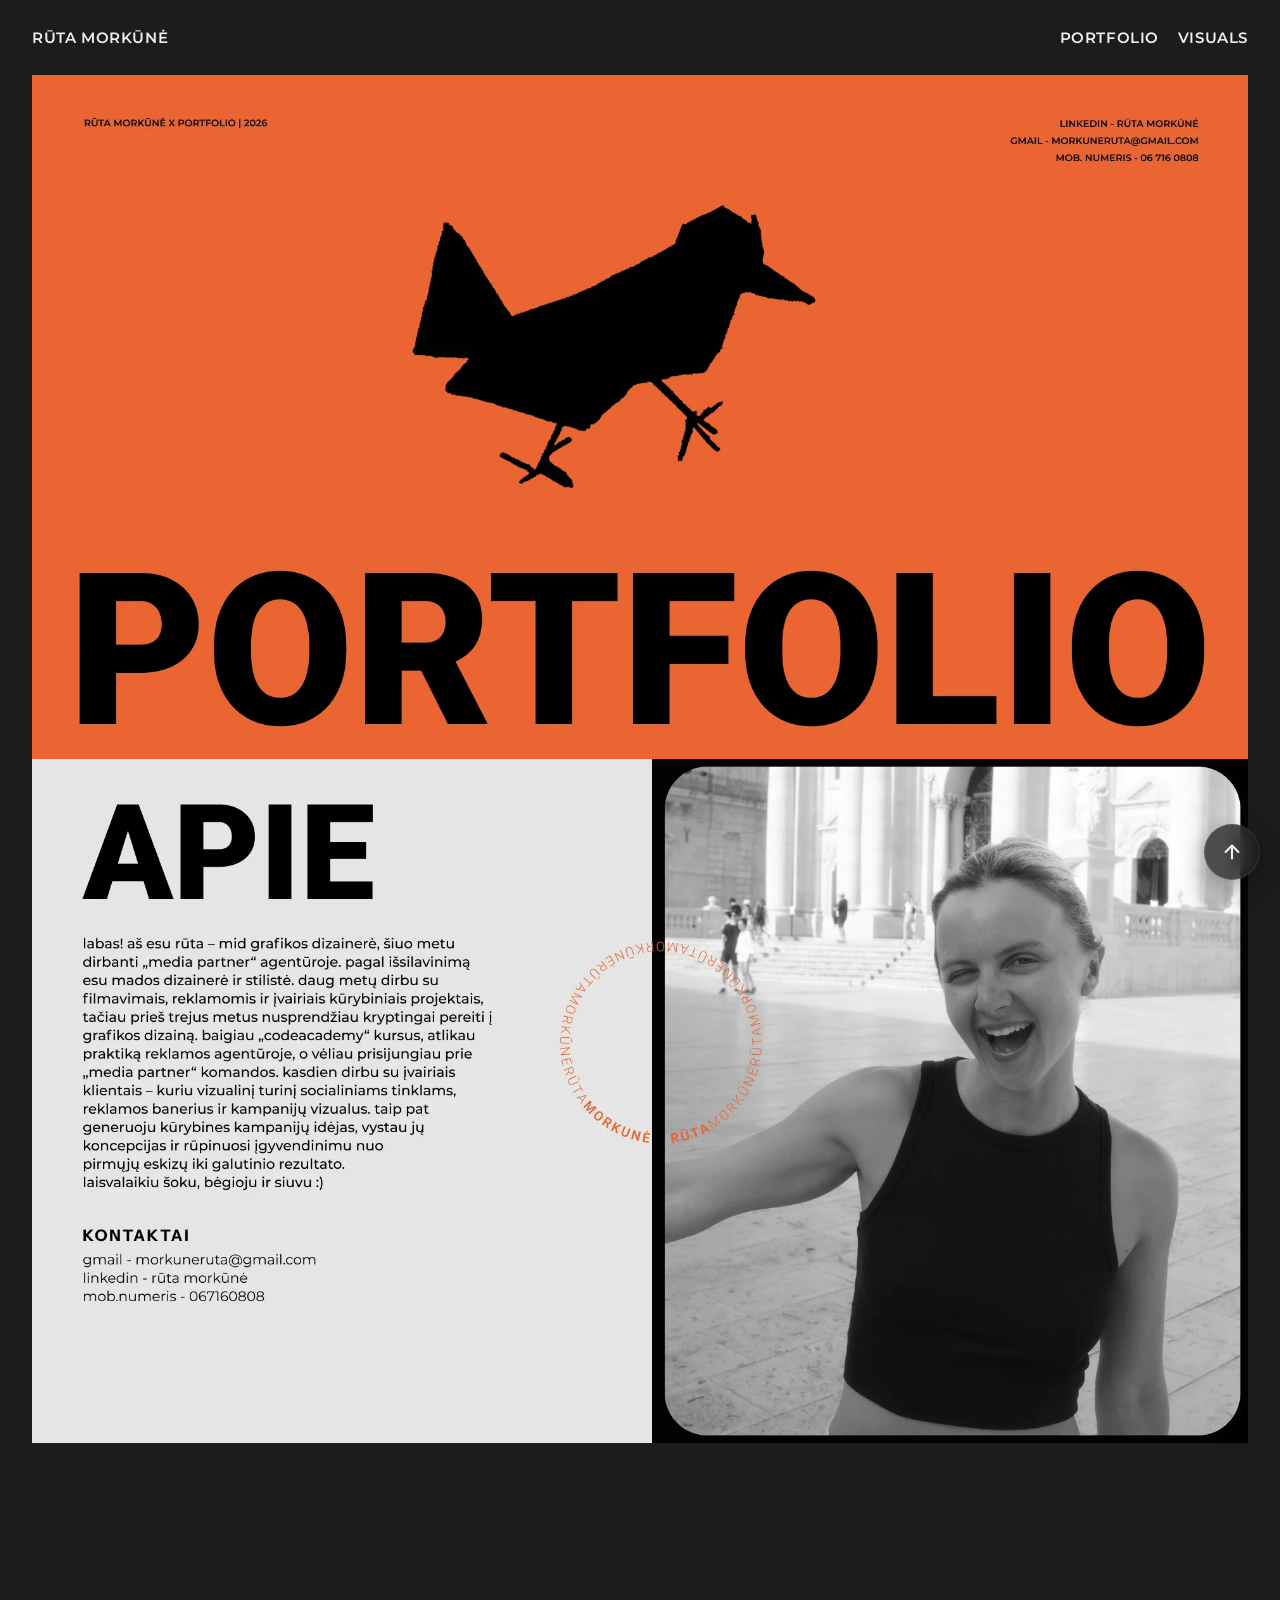
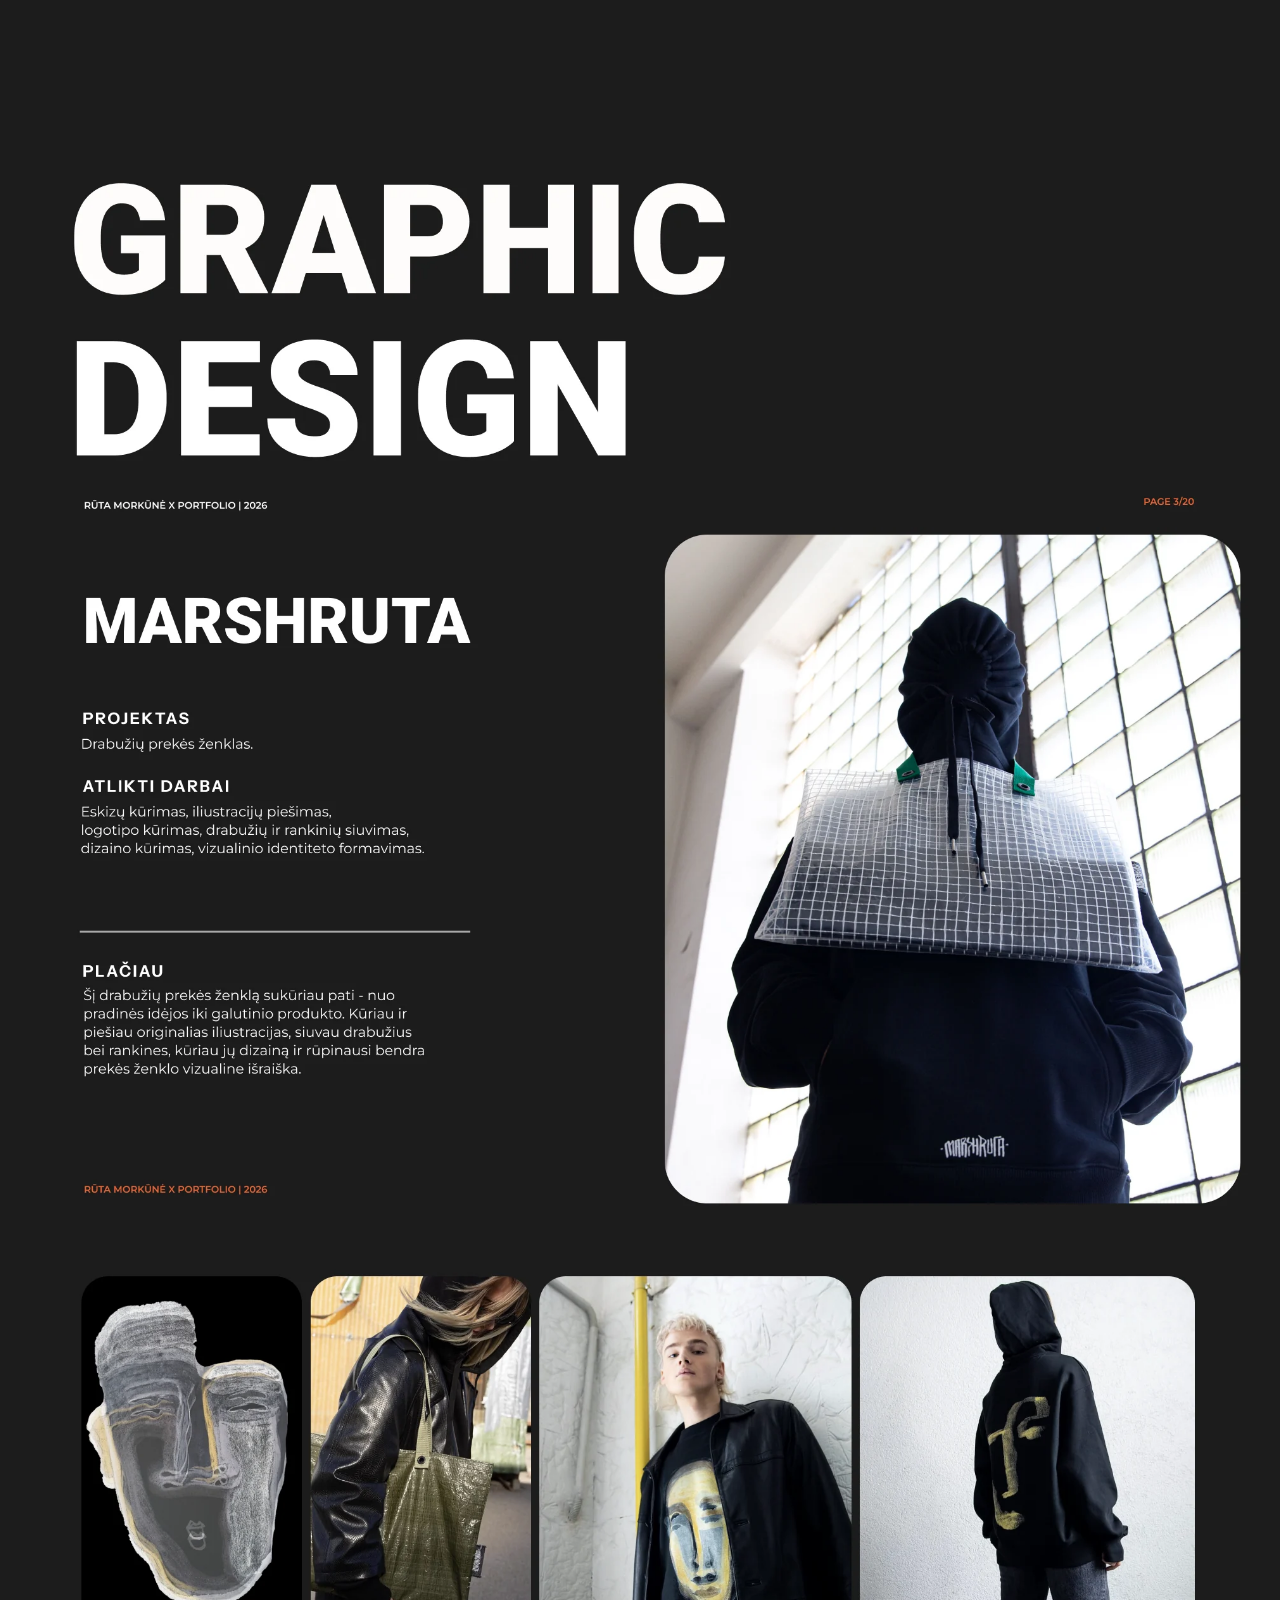
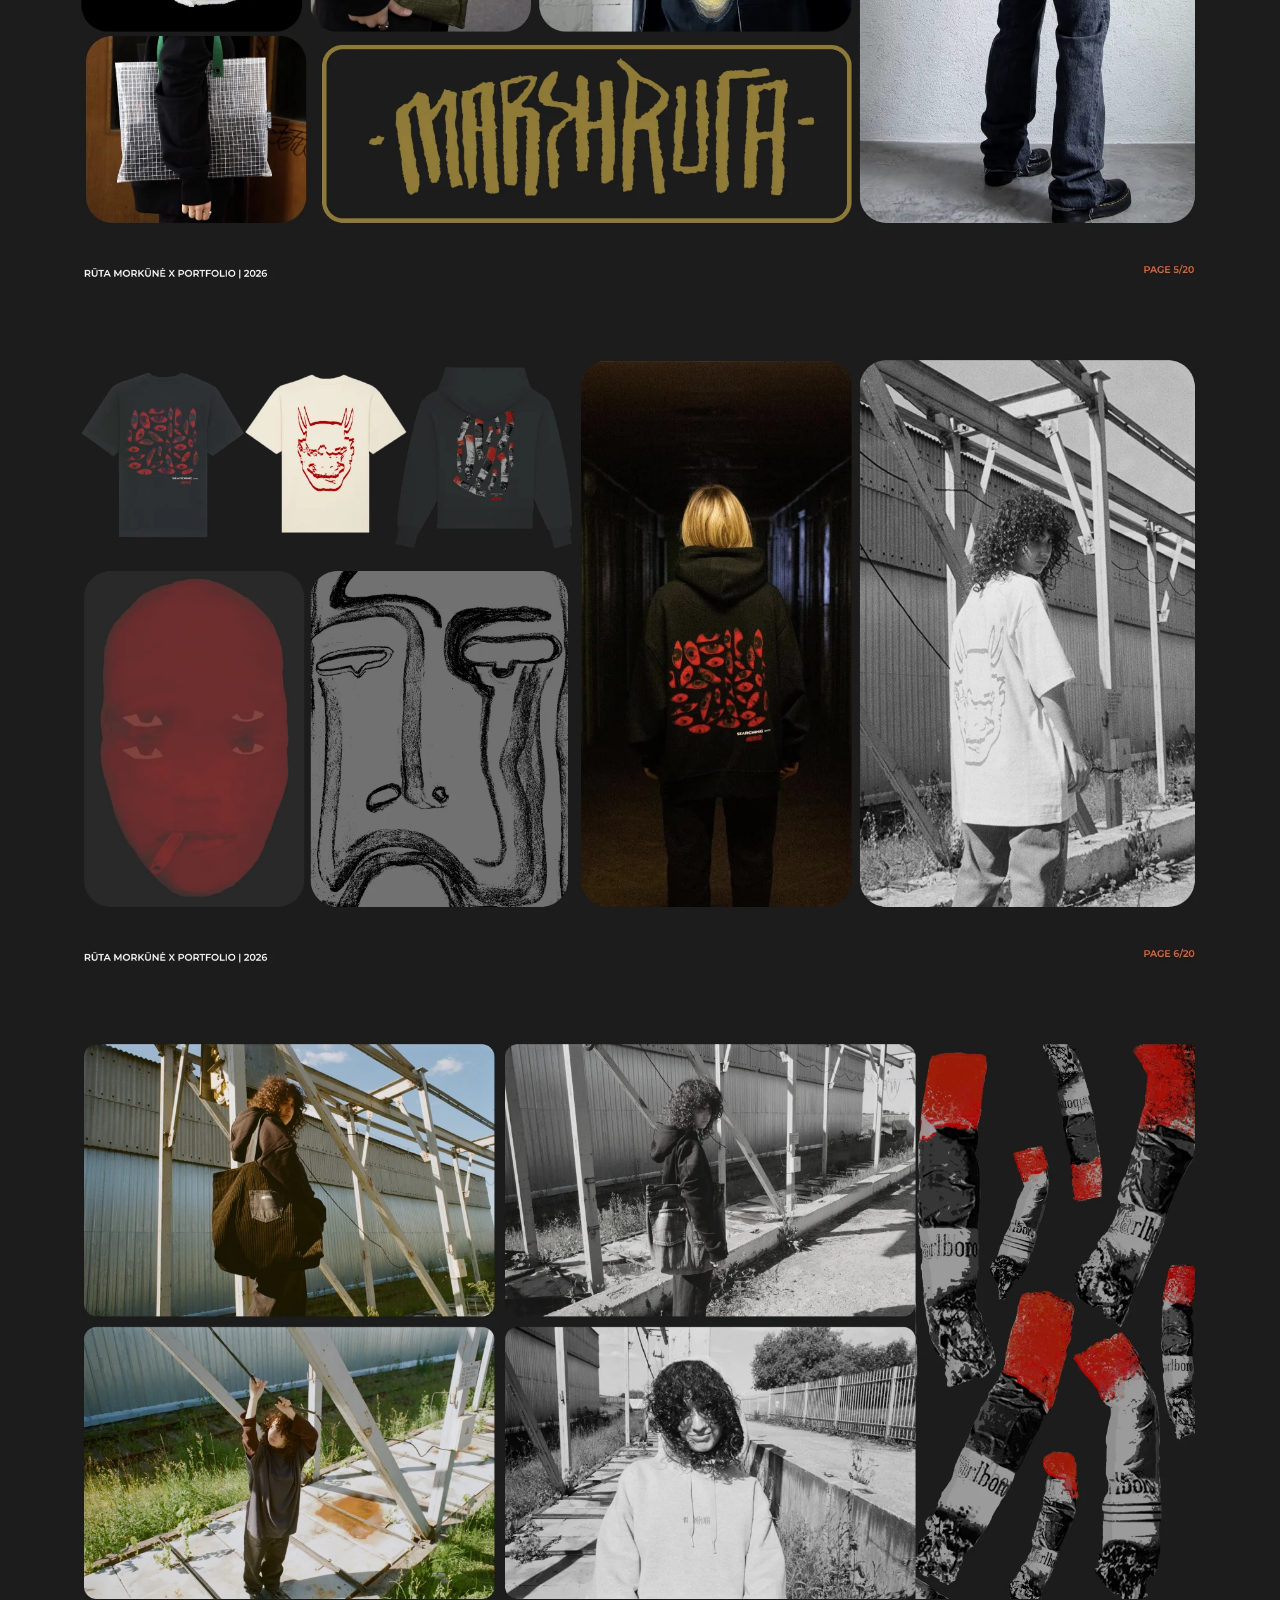
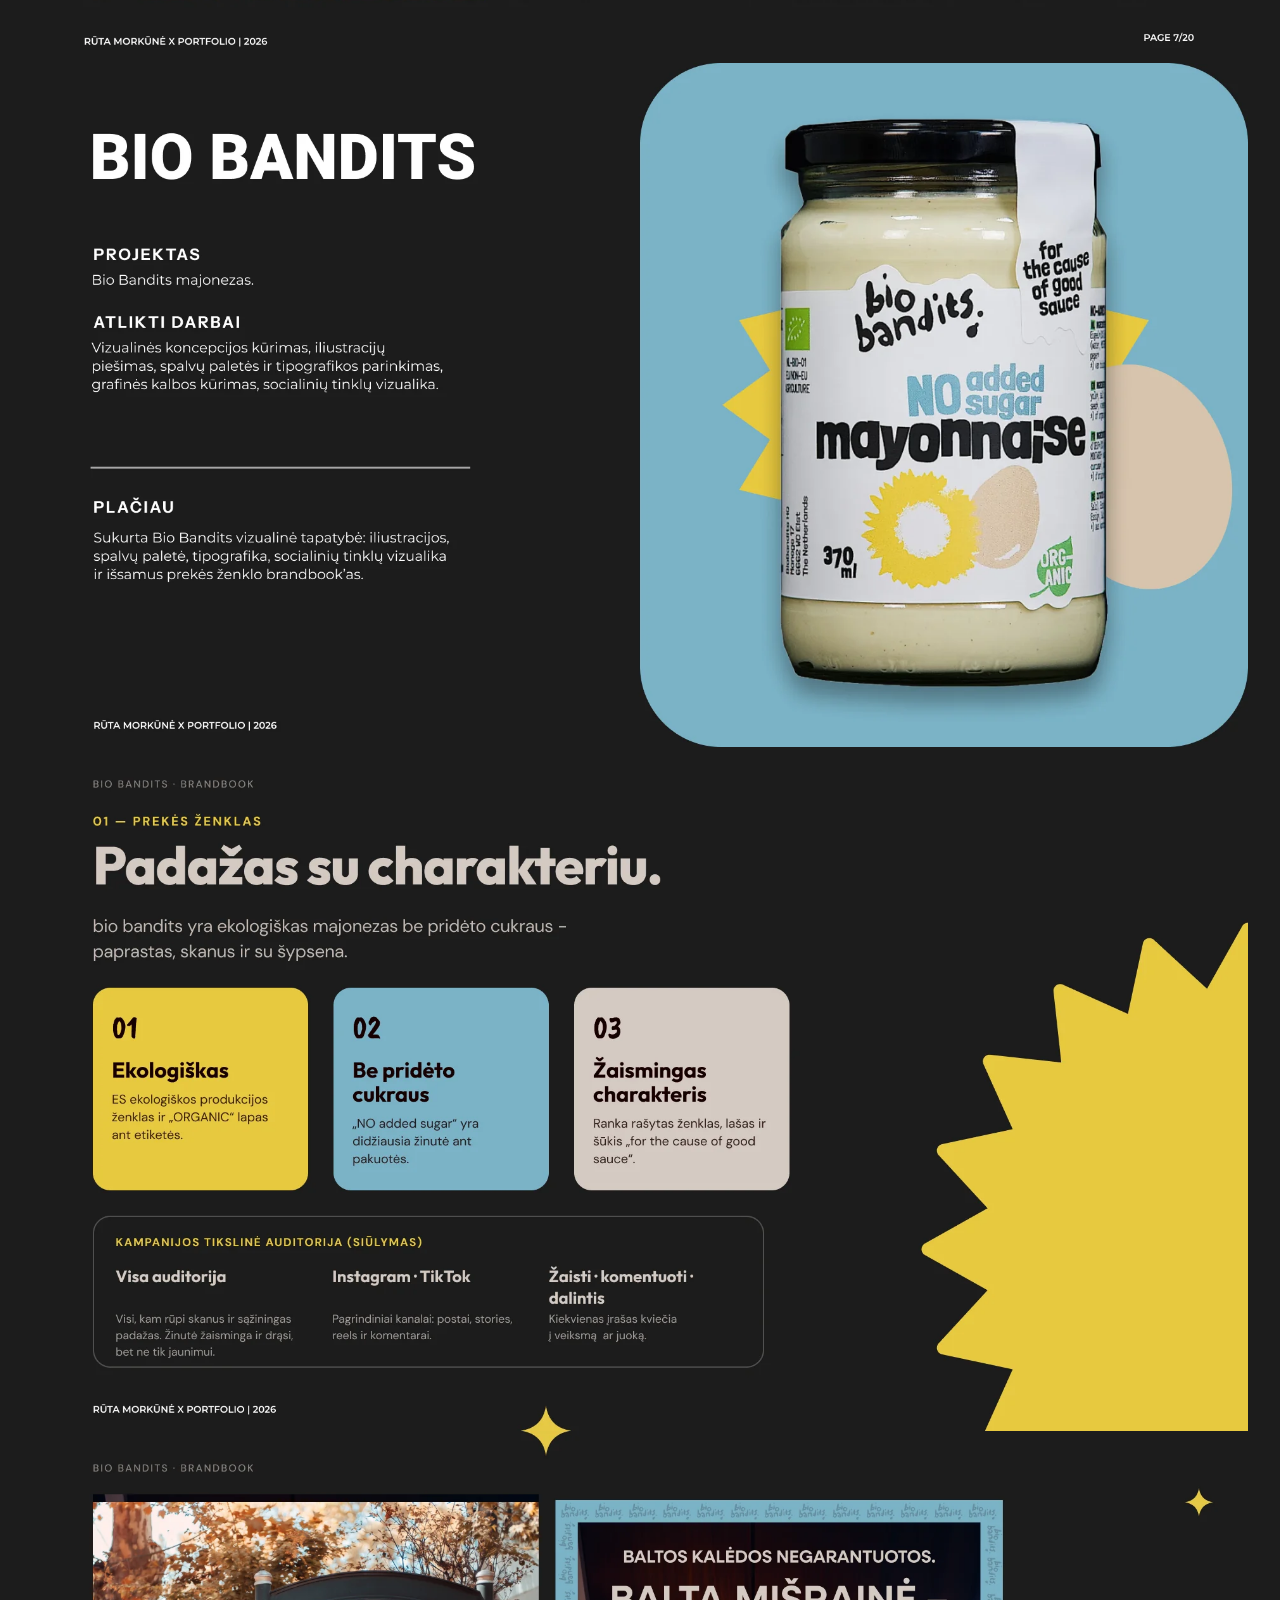
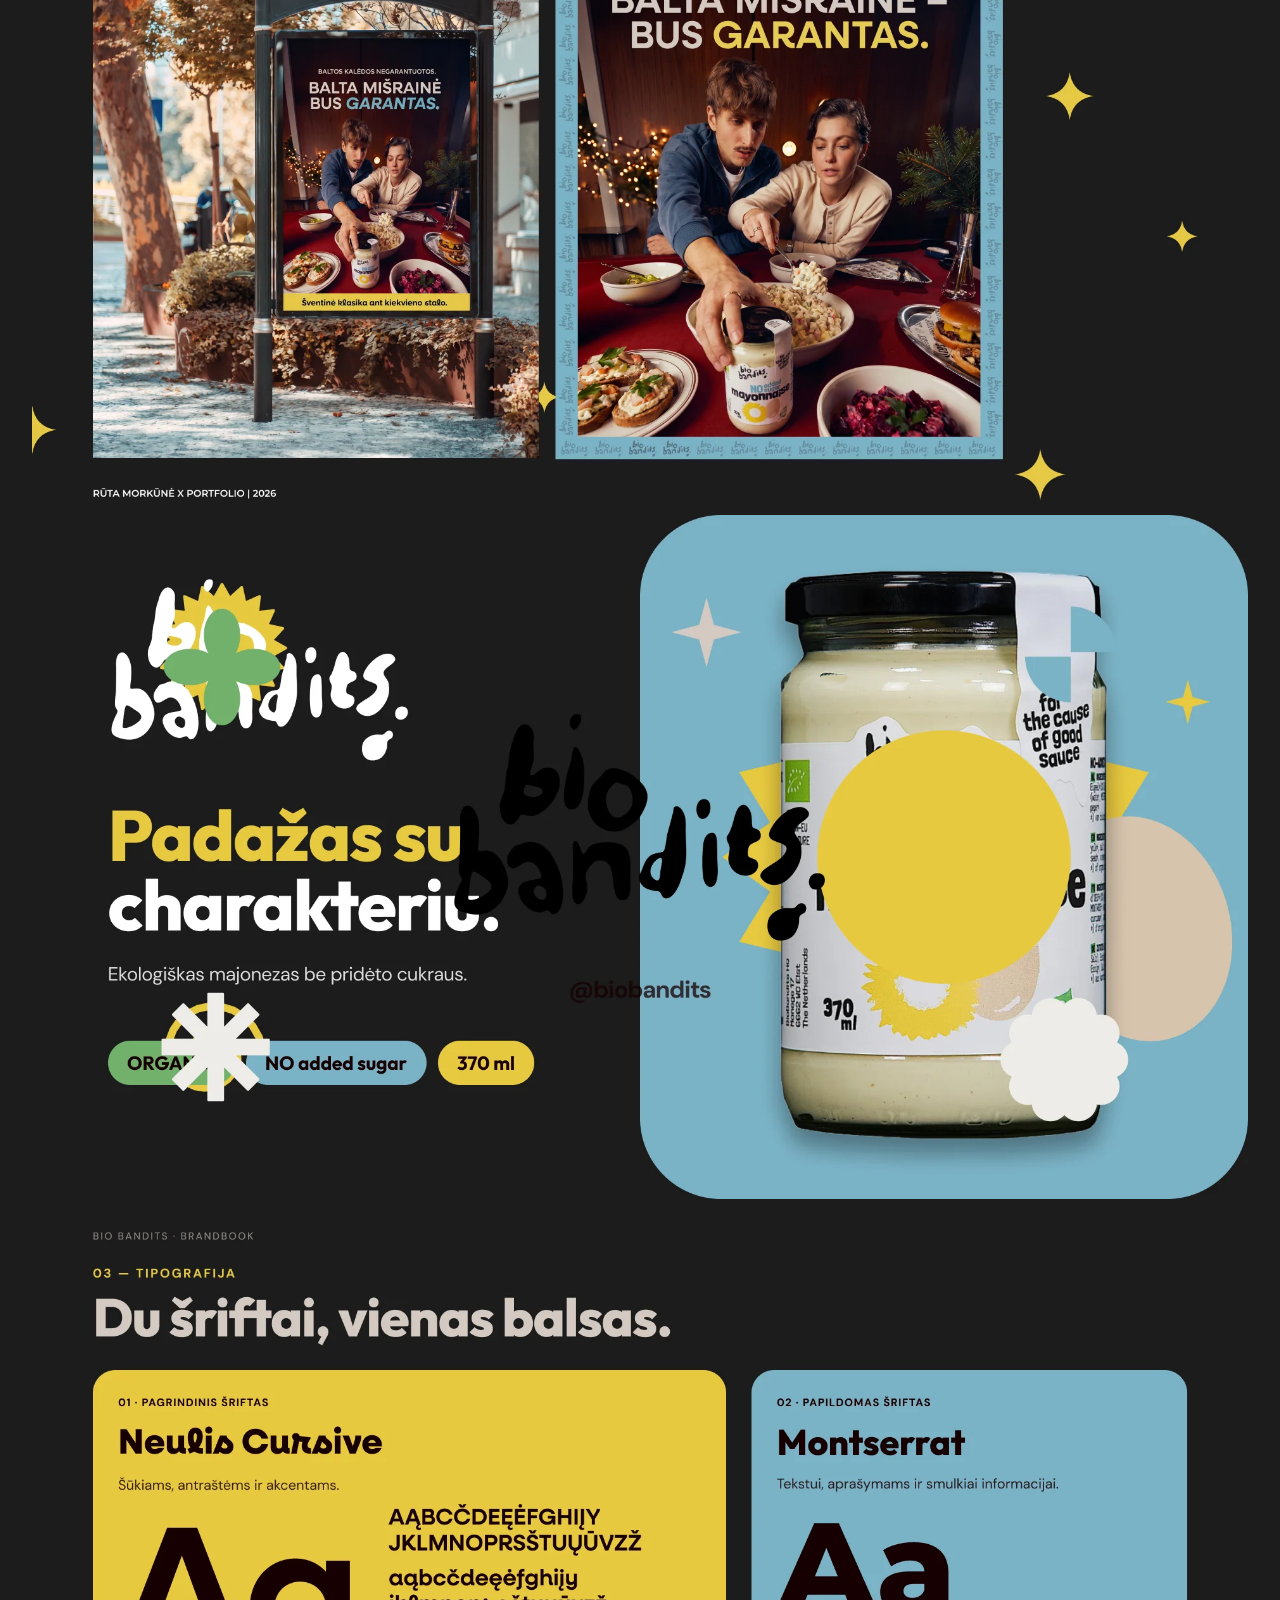
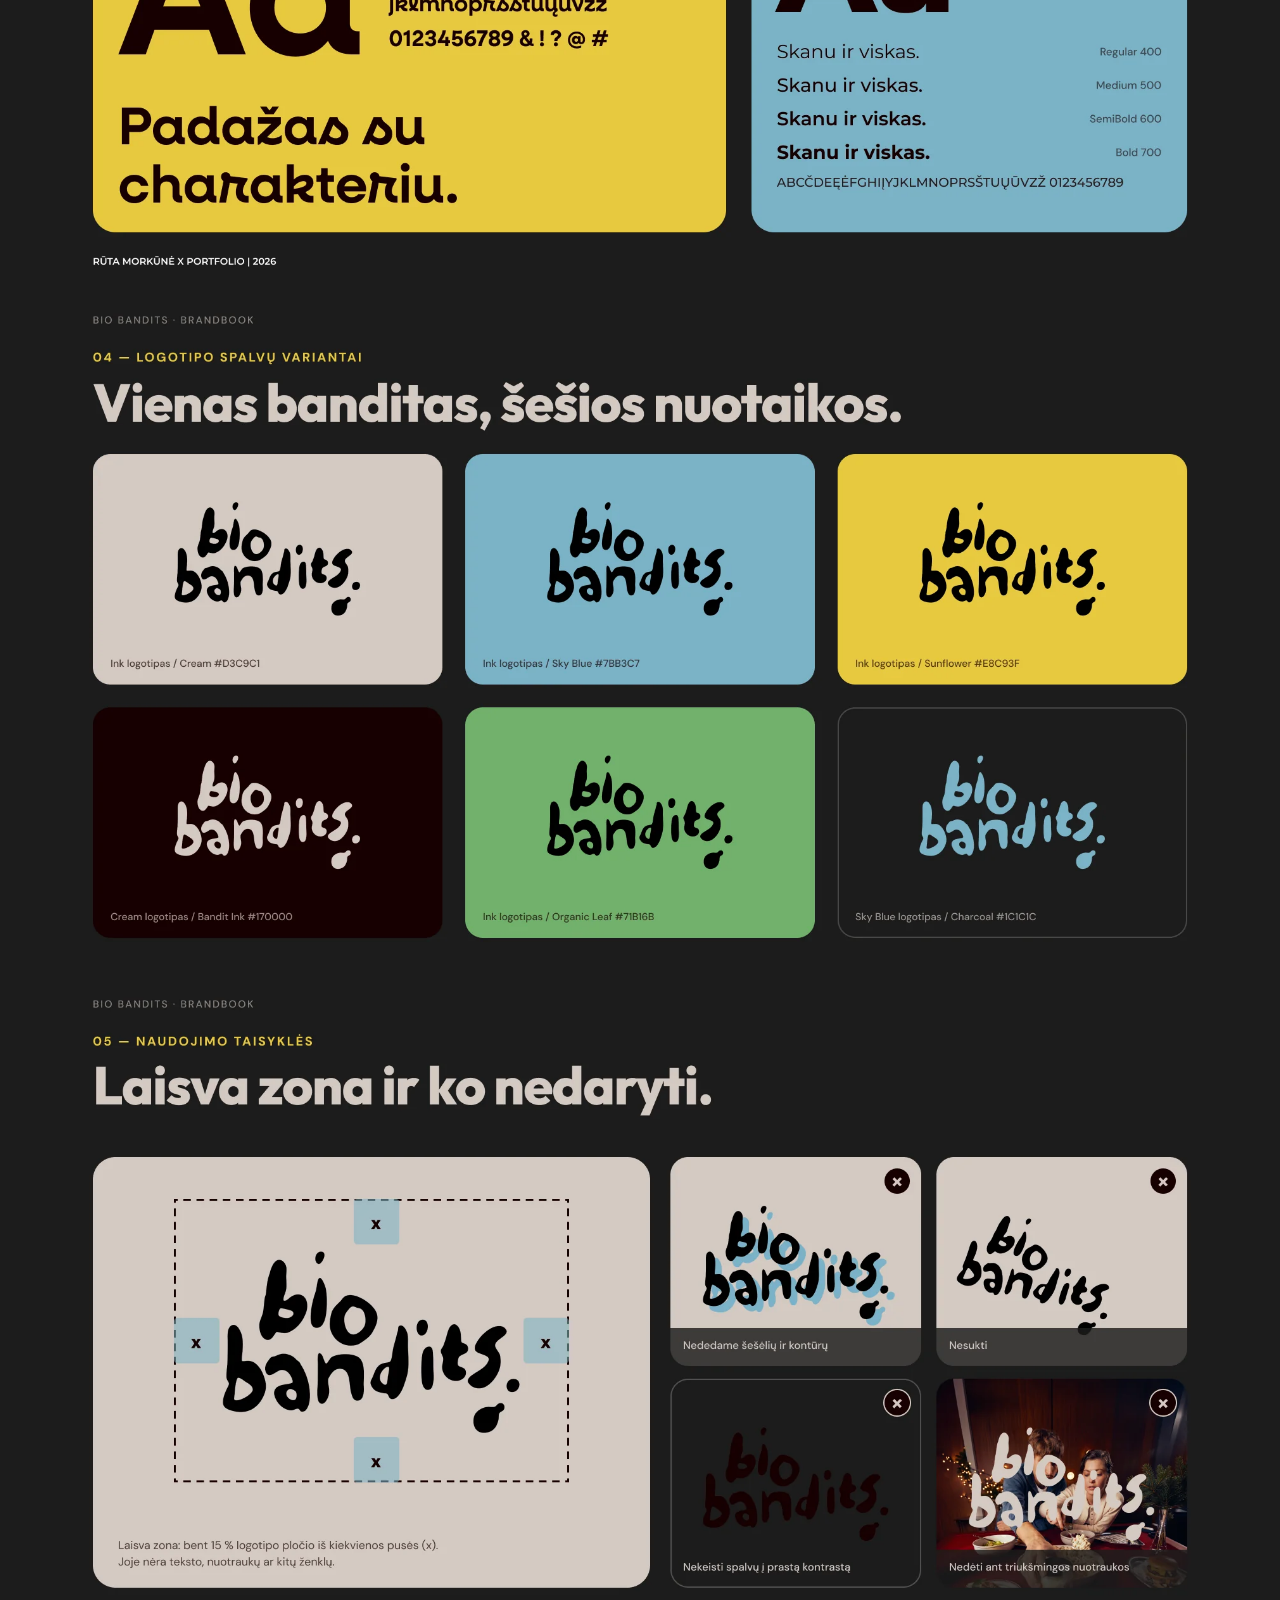
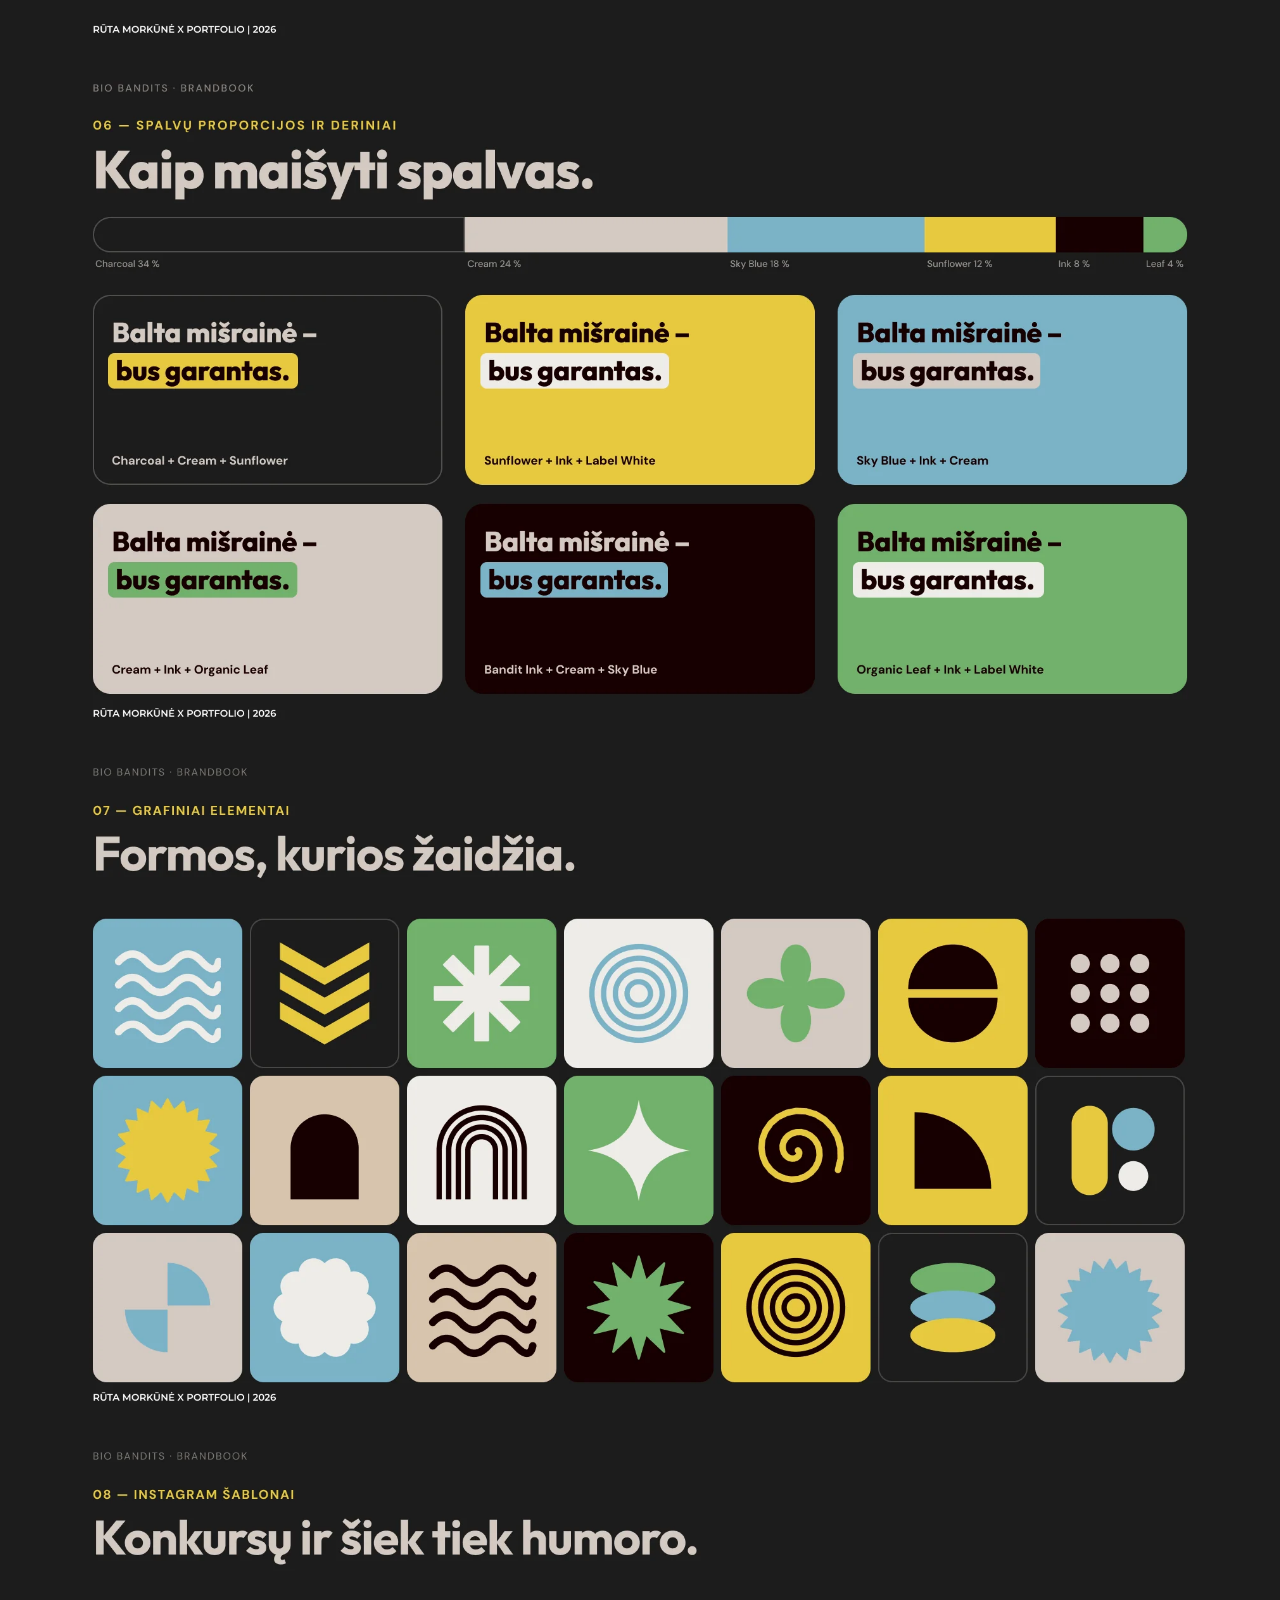
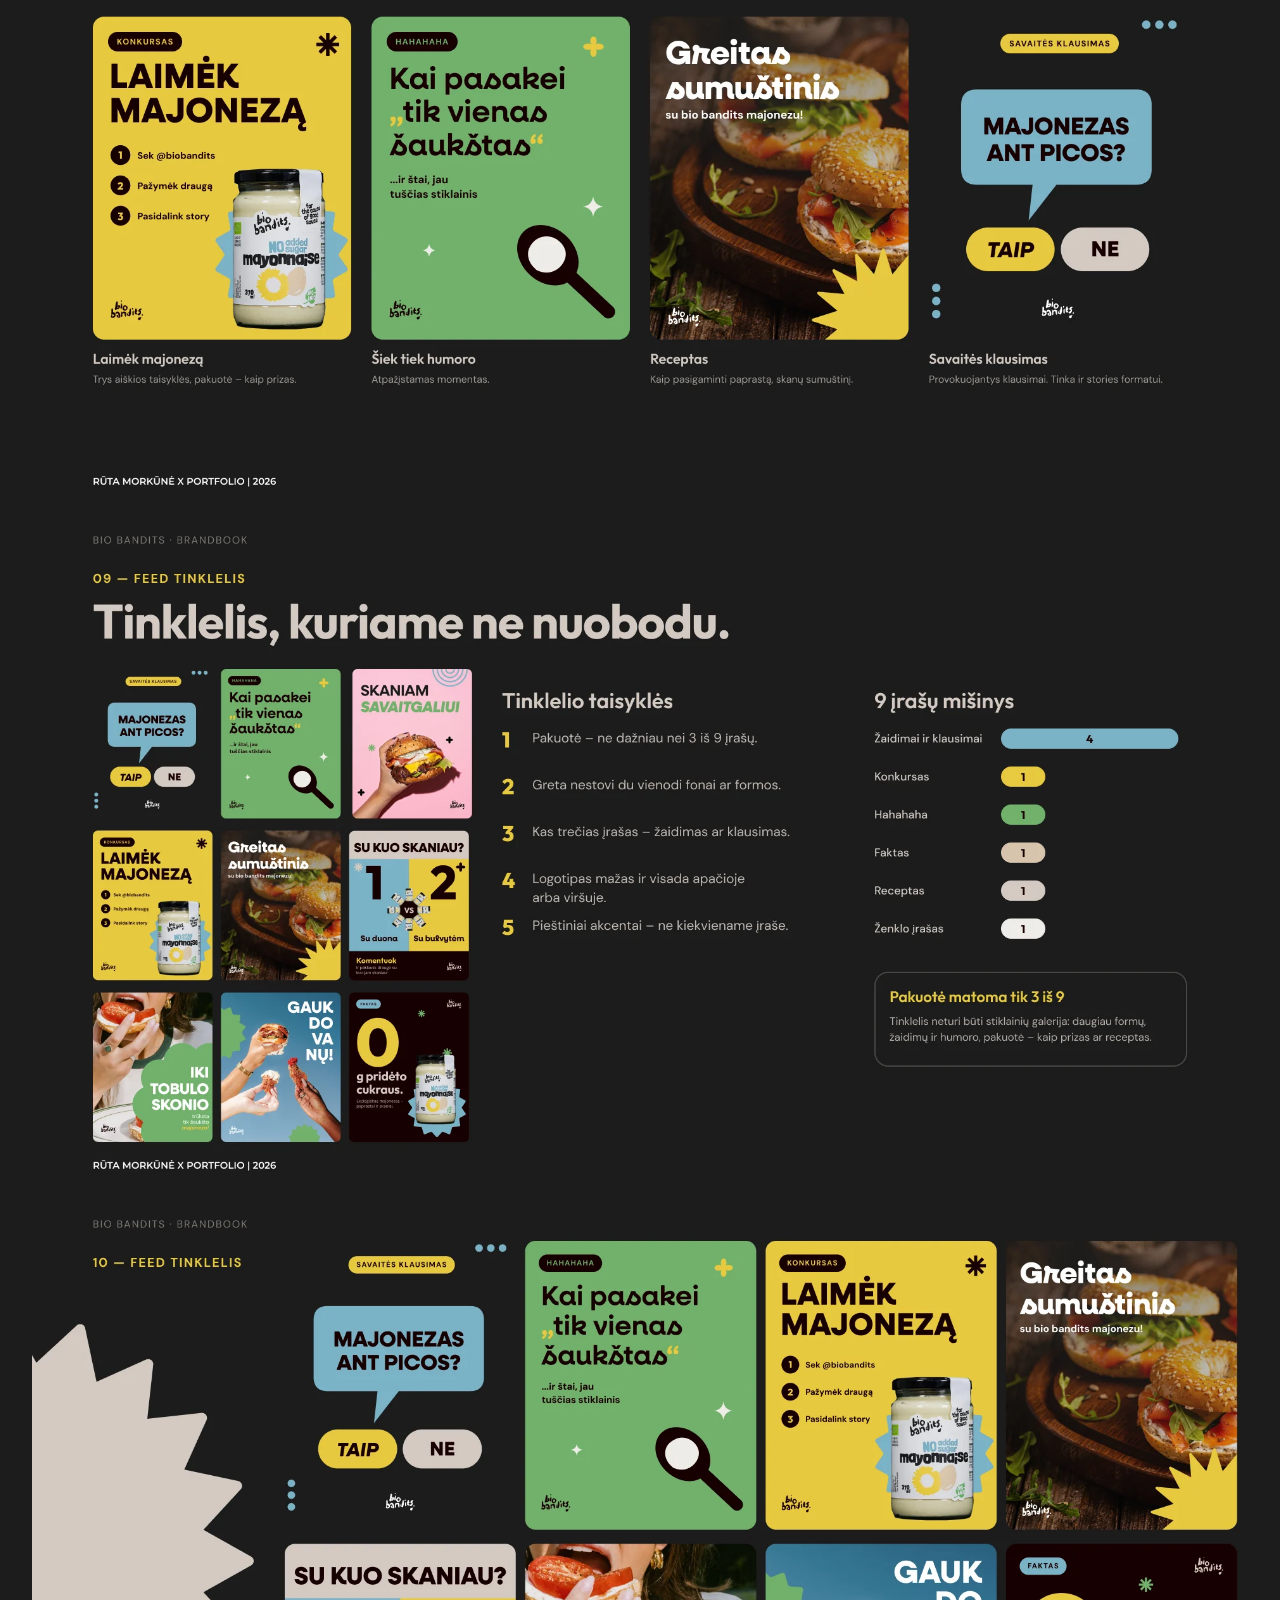
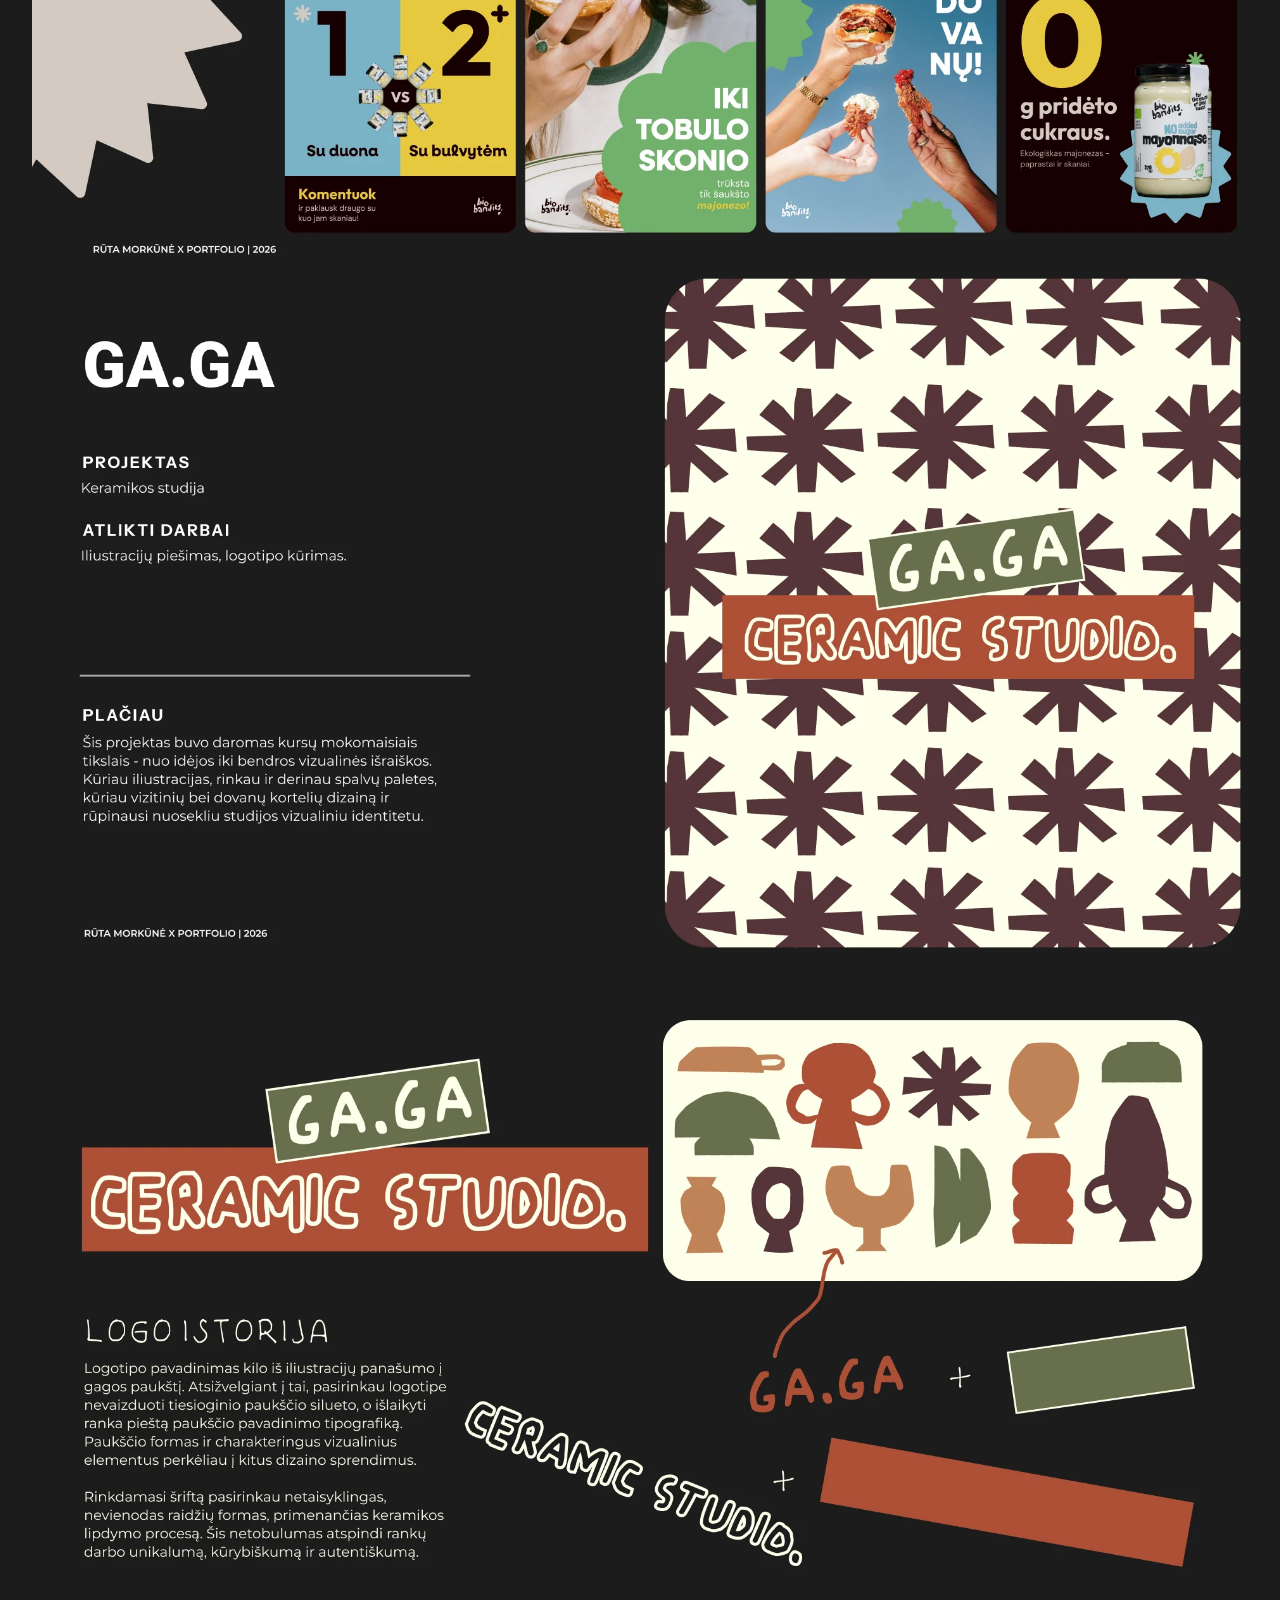
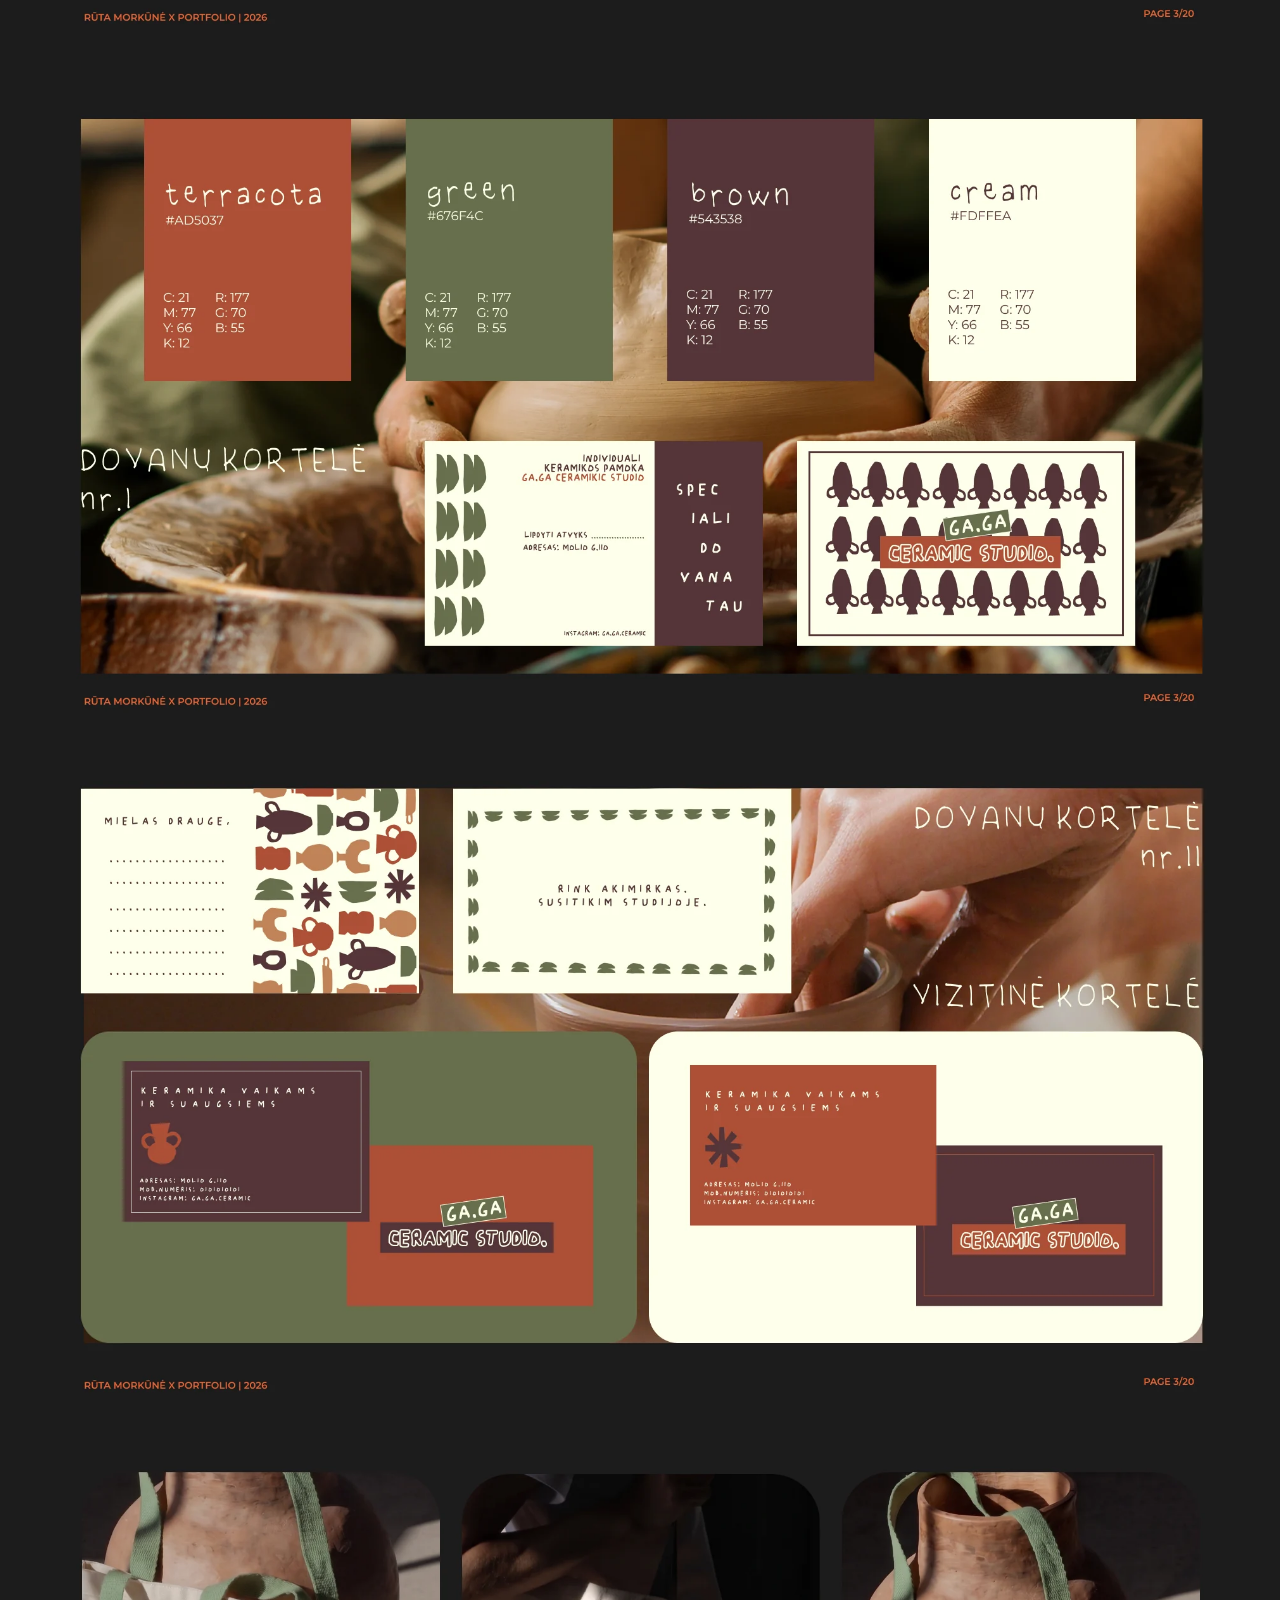
==== commit d2e8c749: "Add Visuals page with PORTFOLIO / VISUALS nav 60 posts from the Figma section "visuals and motion"; " ====
--- a/index.html
+++ b/index.html
@@ -12,12 +12,15 @@
   <link rel="preconnect" href="https://fonts.googleapis.com">
   <link rel="preconnect" href="https://fonts.gstatic.com" crossorigin>
   <link rel="stylesheet" href="https://fonts.googleapis.com/css2?family=Montserrat:wght@500;600&display=swap">
-  <link rel="stylesheet" href="assets/site.css?v=4343f1a8">
+  <link rel="stylesheet" href="assets/site.css?v=8cdace0d">
 </head>
 <body>
   <header class="bar">
-    <a href="#top">Rūta Morkūnė</a>
-    <a href="mailto:morkuneruta@gmail.com">Portfolio</a>
+    <a href="index.html">Rūta Morkūnė</a>
+    <nav class="nav">
+      <a href="index.html" aria-current="page">Portfolio</a>
+      <a href="visuals.html">Visuals</a>
+    </nav>
   </header>
   <main id="top" class="deck">
     <figure class="slide" id="s01">
@@ -155,6 +158,6 @@
     <svg class="to-top-ring" viewBox="0 0 56 56" width="56" height="56" aria-hidden="true"><circle cx="28" cy="28" r="26.5" pathLength="1"/></svg>
     <svg class="to-top-arrow" viewBox="0 0 24 24" width="22" height="22" fill="none" stroke="currentColor" stroke-width="2.2" stroke-linecap="round" stroke-linejoin="round" aria-hidden="true"><path d="M12 19V5M5 12l7-7 7 7"/></svg>
   </a>
-  <script src="assets/site.js?v=5a0253dc" defer></script>
+  <script src="assets/site.js?v=85f1fb92" defer></script>
 </body>
 </html>
--- a/assets/site.css
+++ b/assets/site.css
@@ -35,6 +35,8 @@
   letter-spacing: 0.04em;
   text-transform: uppercase;
 }
+.nav { display: flex; gap: 1.25em; }
+
 /* Bottom padding keeps the fixed back-to-top button clear of the footer text. */
 footer.bar { color: var(--muted); font-weight: 500; font-size: 13px; padding: 40px 0 96px; }
 footer.bar a { color: var(--ink); text-transform: none; }
@@ -56,6 +58,26 @@
   width: 100%;
   height: auto;
   aspect-ratio: 16 / 9;
+  background: #262626;
+}
+
+.visuals {
+  width: min(100% - 2 * var(--gutter), var(--deck));
+  margin: 0 auto;
+  display: grid;
+  grid-template-columns: repeat(2, 1fr);
+  align-items: start;
+  gap: 8px;
+}
+@media (min-width: 601px) { .visuals { grid-template-columns: repeat(3, 1fr); } }
+@media (min-width: 900px) { .visuals { grid-template-columns: repeat(5, 1fr); gap: 10px; } }
+
+.tile { margin: 0; overflow: hidden; }
+
+.tile-media {
+  display: block;
+  width: 100%;
+  height: auto;
   background: #262626;
 }
 
@@ -101,12 +123,12 @@
 }
 
 /* Slides ease in as they scroll into view; JS adds .js so no-JS visitors see everything. */
-.js .slide { opacity: 0; translate: 0 24px; transition: opacity 0.7s ease, translate 0.7s ease; }
-.js .slide.is-in { opacity: 1; translate: none; }
+.js :is(.slide, .tile) { opacity: 0; translate: 0 24px; transition: opacity 0.7s ease, translate 0.7s ease; }
+.js :is(.slide, .tile).is-in { opacity: 1; translate: none; }
 
 @media (prefers-reduced-motion: reduce) {
   html { scroll-behavior: auto; }
-  .js .slide { opacity: 1; translate: none; transition: none; }
+  .js :is(.slide, .tile) { opacity: 1; translate: none; transition: none; }
   .to-top { transition: none; }
 }
 
